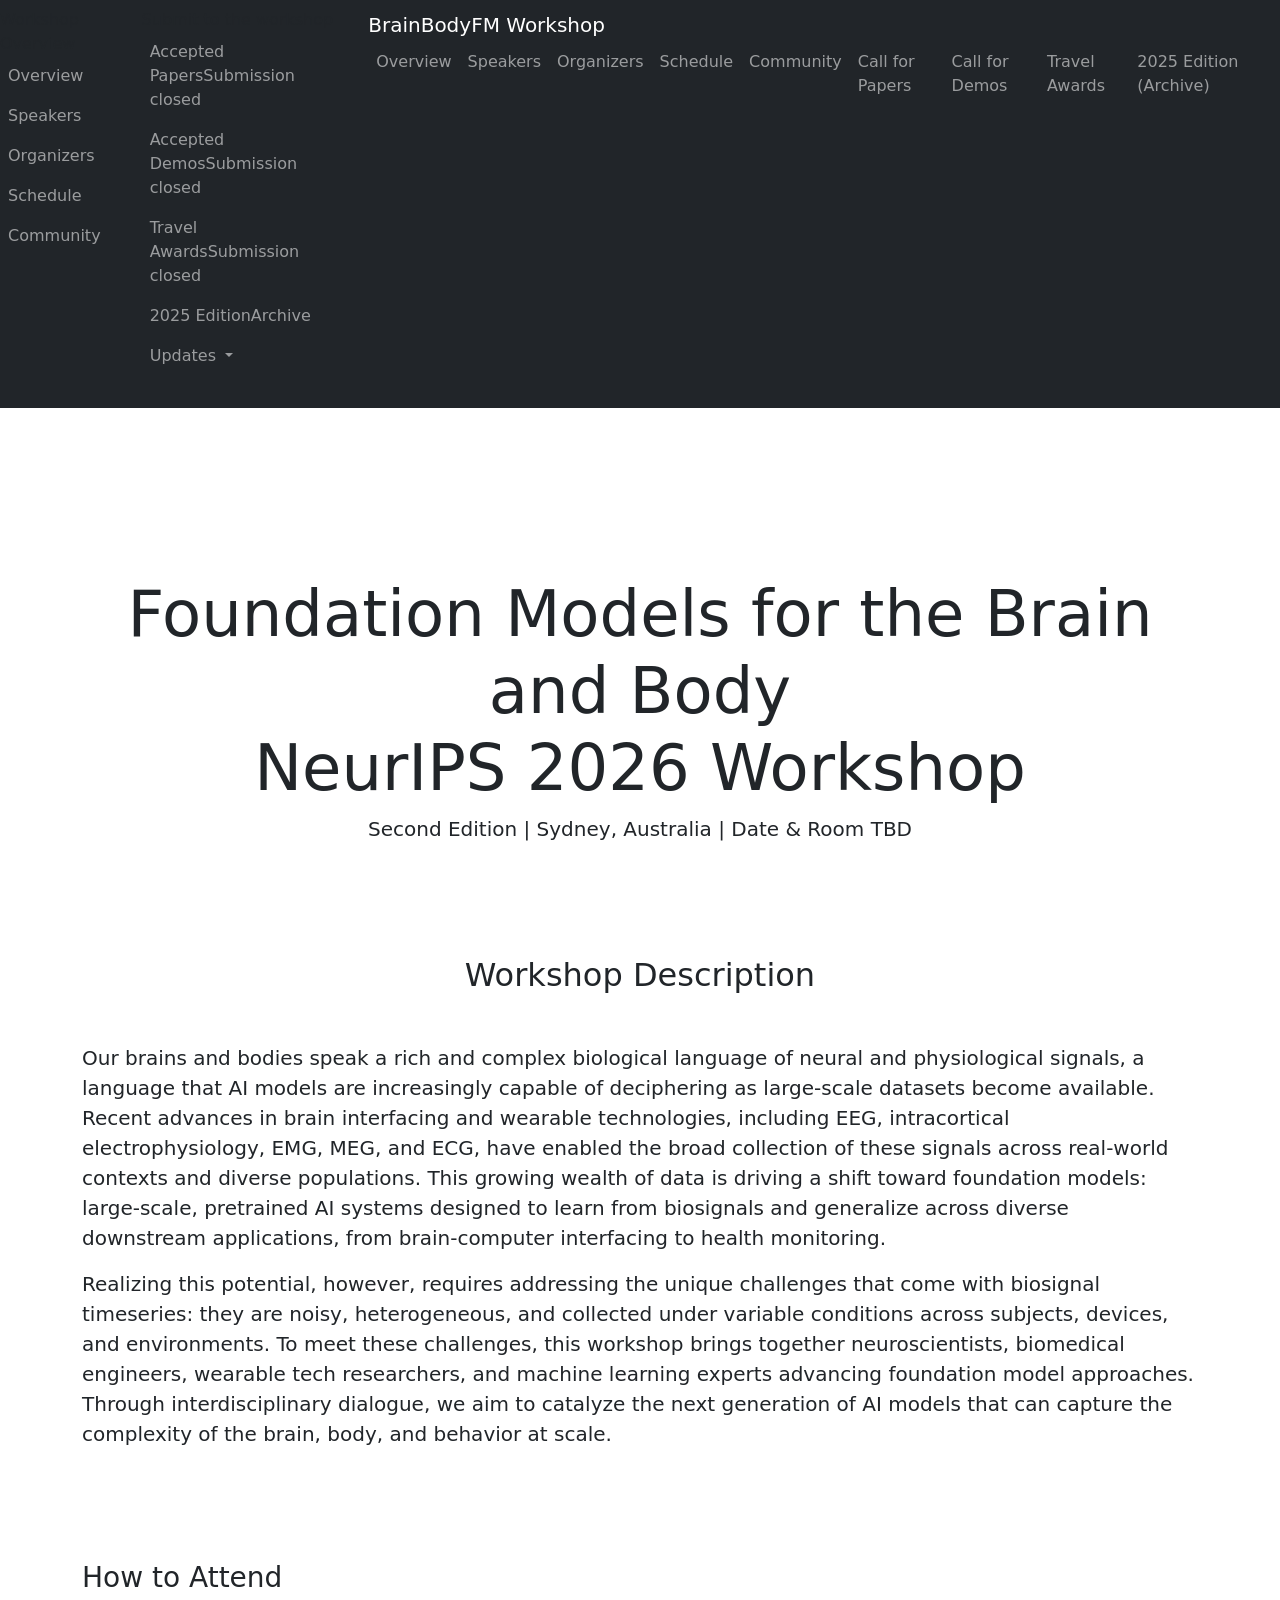
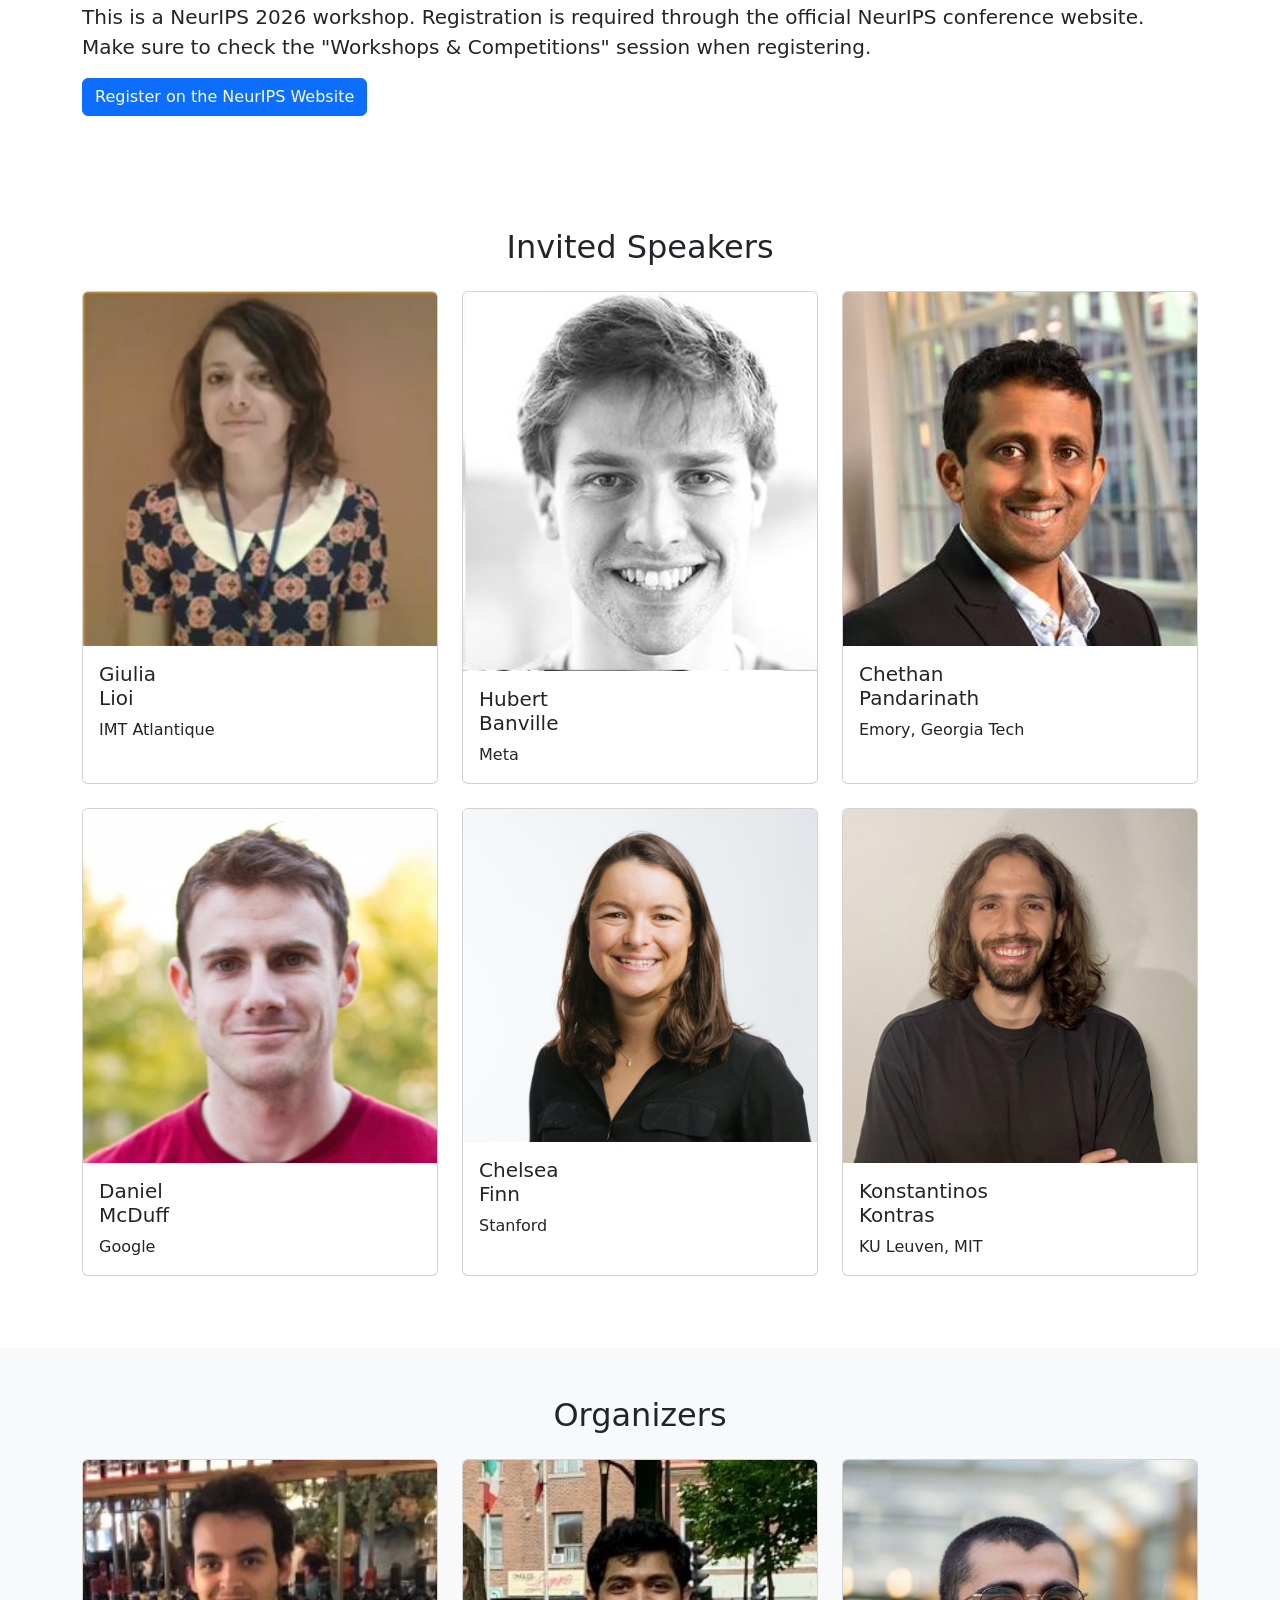
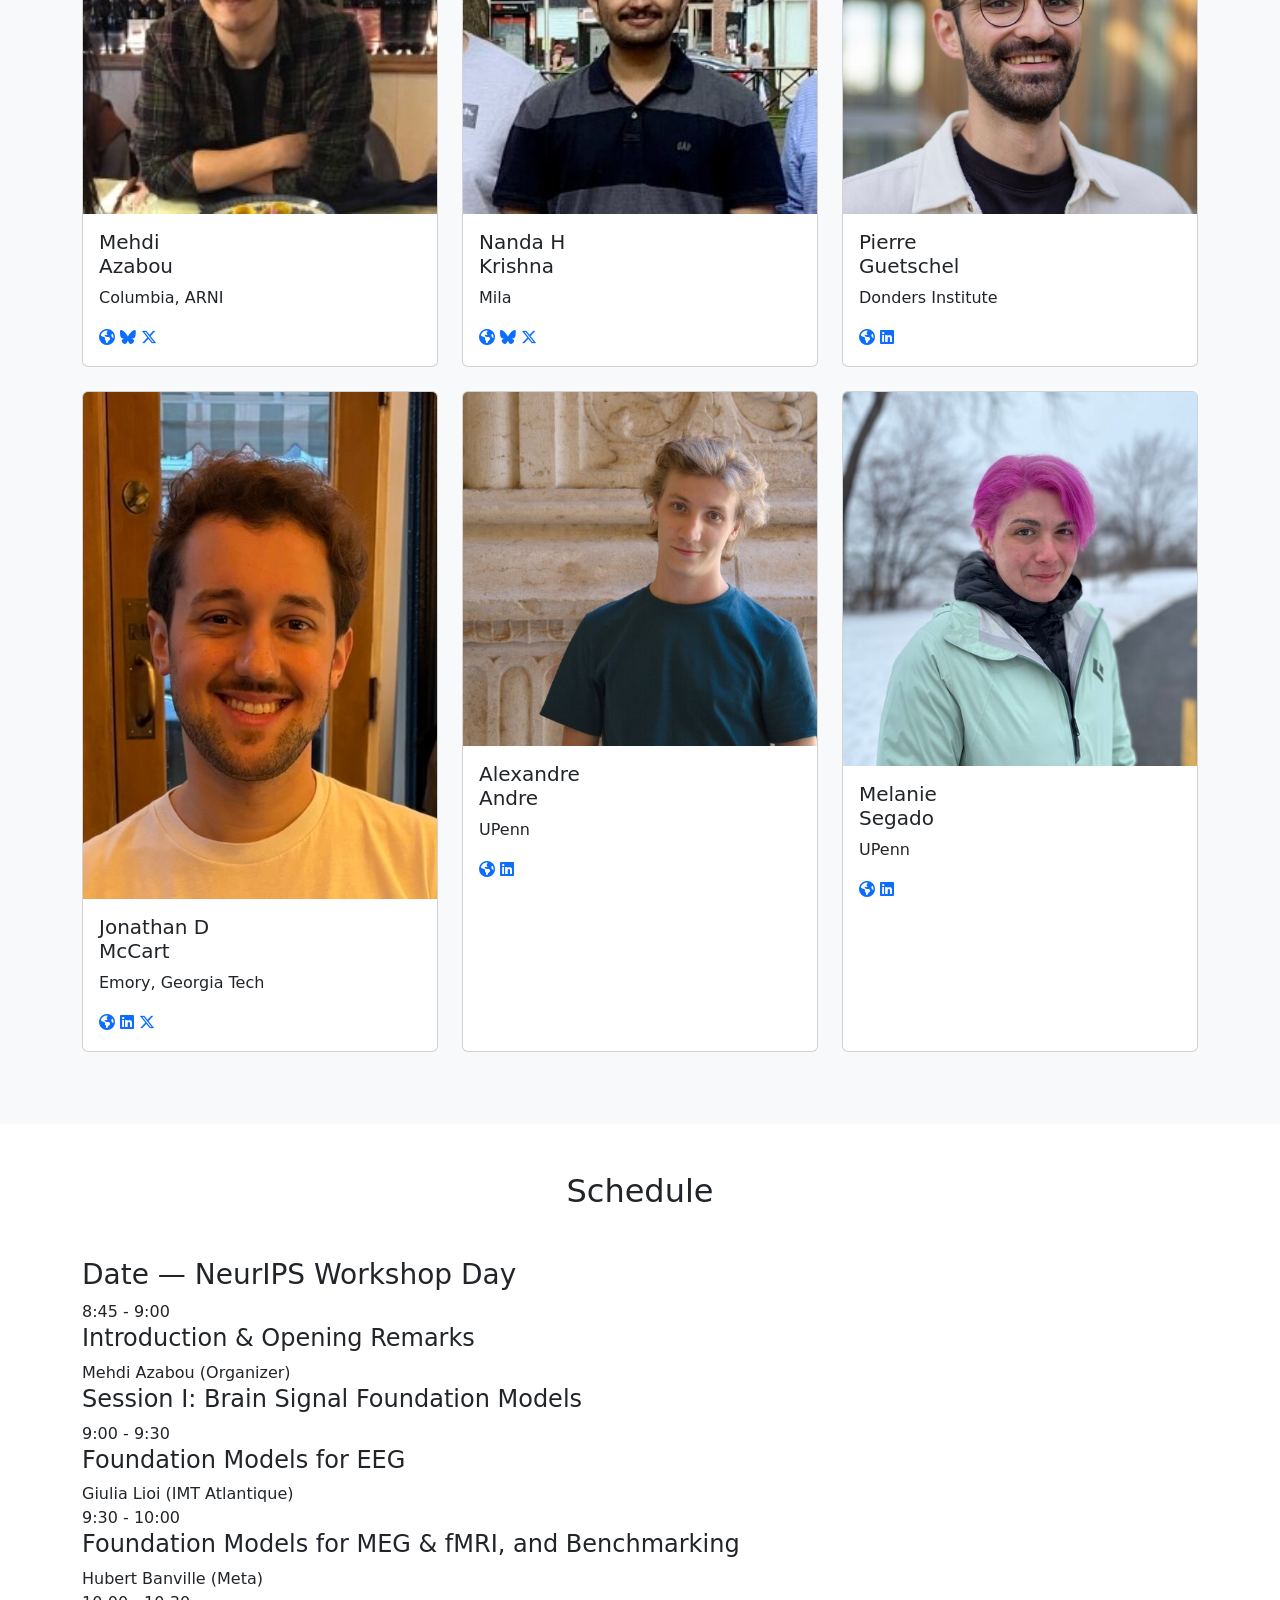
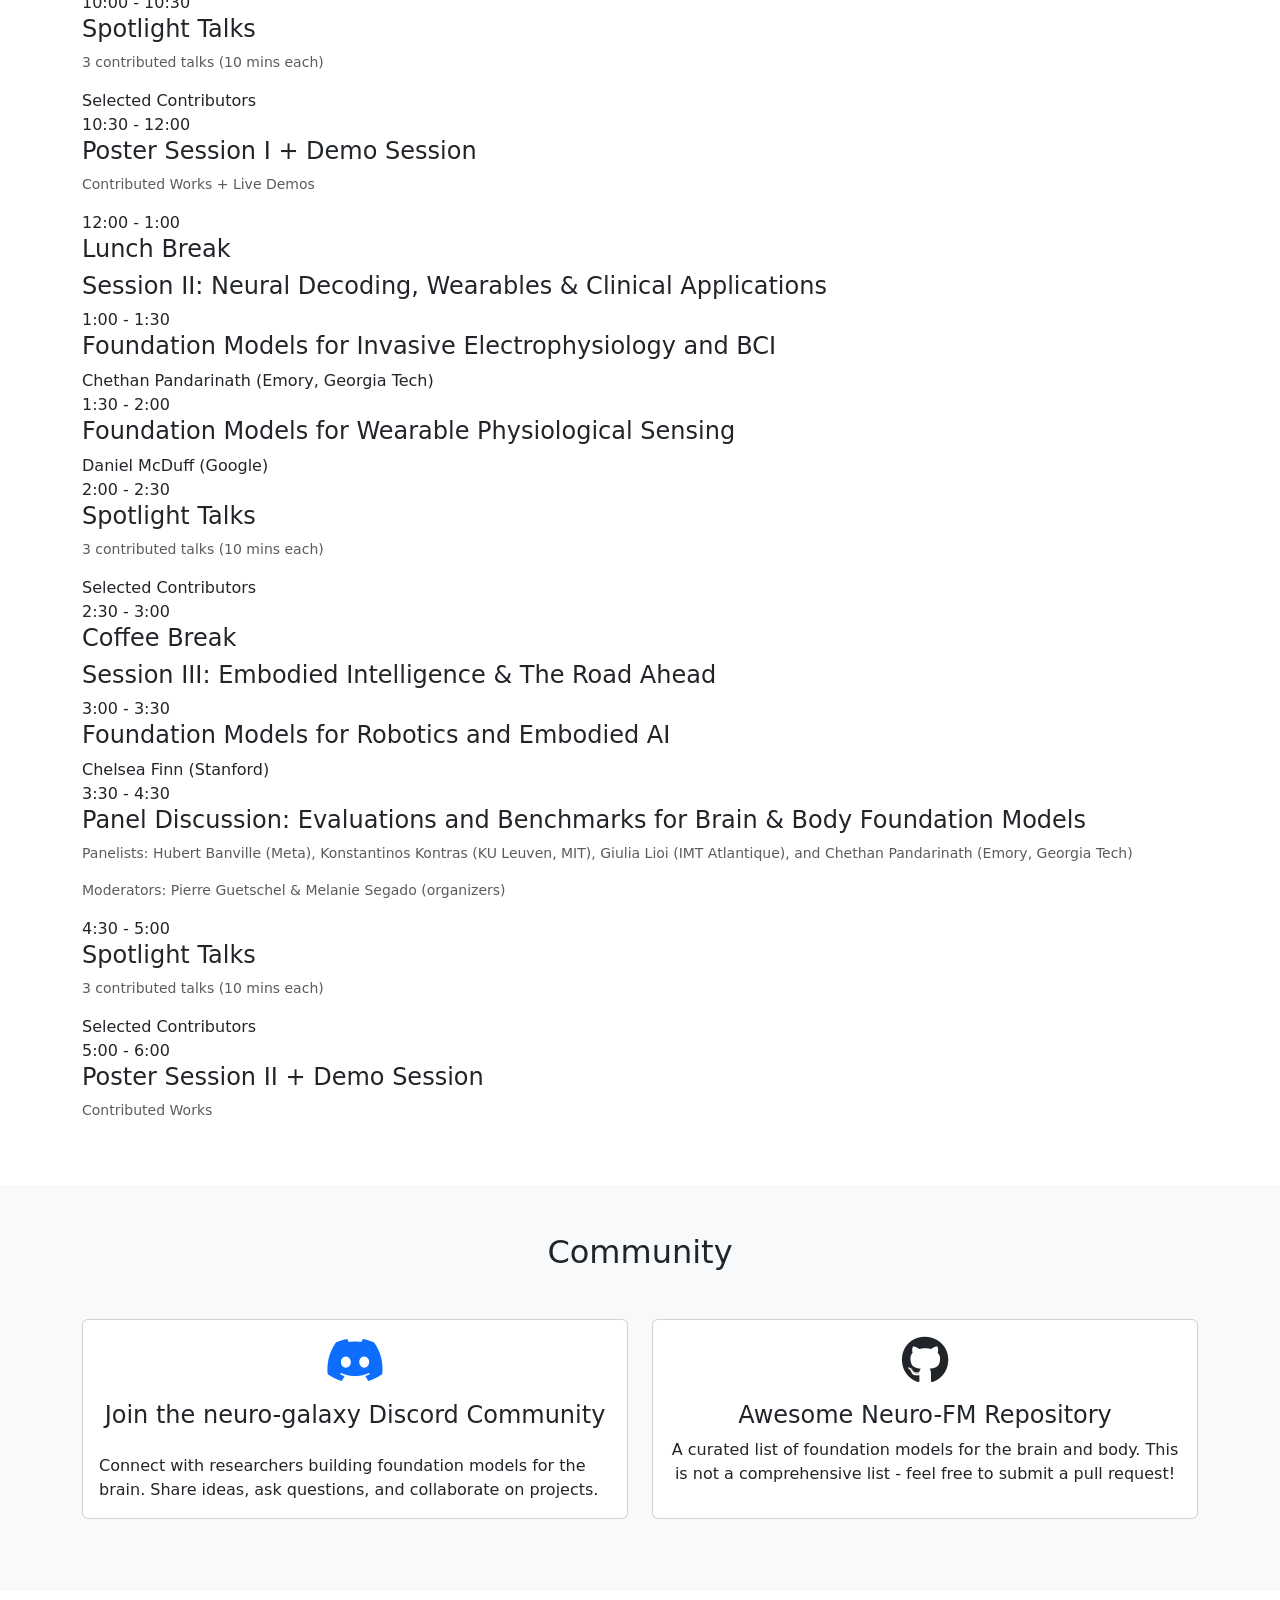
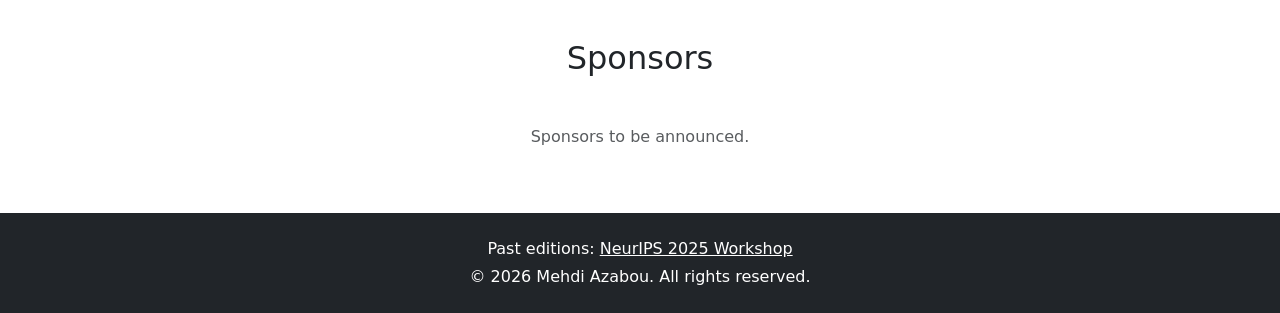
==== index.html @ 9e8bfe49 "update for 2026" ====
<!DOCTYPE html>
<html lang="en">

<head>
    <meta charset="UTF-8">
    <meta name="viewport" content="width=device-width, initial-scale=1.0">
    <title>NeurIPS 2026 Workshop - Foundation Models for the Brain and Body</title>
    <meta name="description"
        content="Join us to explore foundation models for the brain and body. Second edition at NeurIPS 2026.">

    <!-- Favicon -->
    <link rel="icon" type="image/png" href="assets/icon.png">

    <!-- Open Graph Tags -->
    <meta property="og:type" content="website">
    <meta property="og:url" content="https://brainbodyfm-workshop.github.io/">
    <meta property="og:title" content="NeurIPS 2026 Workshop - Foundation Models for the Brain and Body">
    <meta property="og:description"
        content="Join us to explore foundation models for the brain and body. Second edition at NeurIPS 2026.">
    <meta property="og:image" content="https://brainbodyfm-workshop.github.io/assets/preview-image.png">
    <meta property="og:image:secure_url" content="https://brainbodyfm-workshop.github.io/assets/preview-image.png">

    <!-- Twitter Meta Tags -->
    <meta name="twitter:card" content="summary_large_image">
    <meta property="twitter:domain" content="brainbodyfm-workshop.github.io">
    <meta property="twitter:url" content="https://brainbodyfm-workshop.github.io/">
    <meta name="twitter:title" content="NeurIPS 2026 Workshop - Foundation Models for the Brain and Body">
    <meta name="twitter:description"
        content="Join us to explore foundation models for the brain and body. Second edition at NeurIPS 2026.">
    <meta name="twitter:image" content="https://brainbodyfm-workshop.github.io/assets/preview-image.png">

    <link href="https://cdn.jsdelivr.net/npm/bootstrap@5.3.0-alpha1/dist/css/bootstrap.min.css" rel="stylesheet">
    <link rel="stylesheet" href="https://cdnjs.cloudflare.com/ajax/libs/font-awesome/6.7.2/css/all.min.css">
    <link href="https://fonts.googleapis.com/css2?family=Inter:wght@400;500;600;700&display=swap" rel="stylesheet">
    <link rel="stylesheet" href="styles.css">
</head>

<body>
    <!-- Navigation Menu -->
    <nav class="navbar navbar-expand-lg navbar-dark bg-dark sticky-top">
        <!-- Desktop Navigation -->
        <div class="navbar-nav mx-auto desktop-nav" id="desktop-nav">
            <div class="nav-group-block">
                <div class="nav-group-label">Workshop Overview</div>
                <div class="nav-overview-group">
                    <a class="nav-link" href="#home">Overview<span class="deadline-badge"
                            style="opacity:0;">TBD</span></a>
                    <a class="nav-link" href="#speakers">Speakers<span class="deadline-badge"
                            style="opacity:0;">TBD</span></a>
                    <a class="nav-link" href="#organizers">Organizers<span class="deadline-badge"
                            style="opacity:0;">TBD</span></a>
                    <a class="nav-link" href="#schedule">Schedule<span class="deadline-badge"
                            style="opacity:0;">TBD</span></a>
                    <a class="nav-link" href="#community">Community<span class="deadline-badge"
                            style="opacity:0;">TBD</span></a>
                </div>
            </div>
            <div class="nav-separator"></div>
            <div class="nav-group-block">
                <div class="nav-group-label">Submit to the workshop</div>
                <div class="nav-submission-group">
                    <a class="nav-link" href="call-for-papers">Accepted Papers<span
                            class="deadline-badge submission-closed">Submission closed</span></a>
                    <a class="nav-link" href="call-for-demos">Accepted Demos<span
                            class="deadline-badge submission-closed">Submission
                            closed</span></a>
                    <a class="nav-link" href="travel-awards">Travel Awards<span
                            class="deadline-badge submission-closed">Submission closed</span></a>
                    <a class="nav-link" href="2025/">2025 Edition<span
                            class="deadline-badge">Archive</span></a>
                    <div class="nav-item dropdown">
                        <a class="nav-link dropdown-toggle updates-btn" href="#" role="button" data-bs-toggle="dropdown"
                            aria-expanded="false">
                            <span class="live-dot-small"></span>
                            Updates
                        </a>
                        <span class="deadline-badge" style="opacity:0;">TBD</span>
                        <div class="dropdown-menu updates-dropdown">
                            <div class="updates-content">
                                <div class="update-item">
                                    <div class="update-date">
                                        <div class="date-badge-small">
                                            <span class="month">JUL</span>
                                            <span class="day">13</span>
                                        </div>
                                    </div>
                                    <div class="update-content">
                                        <div class="update-card">
                                            <div class="update-header">
                                                <h6 class="update-title">
                                                    <i class="fas fa-check-circle text-success me-2"></i>
                                                    Workshop Accepted at NeurIPS 2026!
                                                </h6>
                                                <span class="update-tag success">Accepted</span>
                                            </div>
                                            <p class="update-text">
                                                We are excited to announce that the second edition of our workshop
                                                "Foundation Models for the Brain and Body" has been officially accepted
                                                for NeurIPS 2026!
                                            </p>
                                            <div class="update-meta">
                                                <small class="text-muted">
                                                    <i class="fas fa-clock me-1"></i>
                                                    July 13, 2026
                                                </small>
                                            </div>
                                        </div>
                                    </div>
                                </div>
                            </div>
                        </div>
                    </div>
                </div>
            </div>

            <!-- Mobile Navigation -->
            <div class="container mobile-nav">
                <div class="d-flex justify-content-between align-items-center">
                    <span class="navbar-brand mb-0 h1">BrainBodyFM Workshop</span>
                    <button class="navbar-toggler" type="button" data-bs-toggle="collapse" data-bs-target="#mobile-nav"
                        aria-controls="mobile-nav" aria-expanded="false" aria-label="Toggle navigation">
                        <span class="navbar-toggler-icon"></span>
                    </button>
                </div>

                <div class="collapse navbar-collapse" id="mobile-nav">
                    <ul class="navbar-nav me-auto mb-2 mb-lg-0">
                        <li class="nav-item">
                            <a class="nav-link" href="#home">Overview</a>
                        </li>
                        <li class="nav-item">
                            <a class="nav-link" href="#speakers">Speakers</a>
                        </li>
                        <li class="nav-item">
                            <a class="nav-link" href="#organizers">Organizers</a>
                        </li>
                        <li class="nav-item">
                            <a class="nav-link" href="#schedule">Schedule</a>
                        </li>
                        <li class="nav-item">
                            <a class="nav-link" href="#community">Community</a>
                        </li>
                        <li class="nav-item">
                            <a class="nav-link" href="call-for-papers">Call for Papers</a>
                        </li>
                        <li class="nav-item">
                            <a class="nav-link" href="call-for-demos">Call for Demos</a>
                        </li>
                        <li class="nav-item">
                            <a class="nav-link" href="travel-awards">Travel Awards</a>
                        </li>
                        <li class="nav-item">
                            <a class="nav-link" href="2025/">2025 Edition (Archive)</a>
                        </li>
                    </ul>
                </div>
            </div>
        </div>
    </nav>

    <!-- Header Section -->
    <header id="home" class="py-5 header-extra-padding text-center">
        <!-- Animated Biosignal Background -->
        <div class="biosignal-background">
            <div class="biosignal-row">
                <img src="assets/modalities/eeg.png" class="biosignal-icon" alt="">
                <img src="assets/modalities/fmri.png" class="biosignal-icon" alt="">
                <img src="assets/modalities/emg.png" class="biosignal-icon" alt="">
                <img src="assets/modalities/meg.png" class="biosignal-icon" alt="">
                <img src="assets/modalities/ecg.png" class="biosignal-icon" alt="">
                <img src="assets/modalities/ieeg.png" class="biosignal-icon" alt="">
                <img src="assets/modalities/wearable.png" class="biosignal-icon" alt="">
                <img src="assets/modalities/calcium.png" class="biosignal-icon" alt="">
                <img src="assets/modalities/microarray.png" class="biosignal-icon" alt="">
                <img src="assets/modalities/eda.png" class="biosignal-icon" alt="">
                <img src="assets/modalities/eog.png" class="biosignal-icon" alt="">
                <img src="assets/modalities/ppg.png" class="biosignal-icon" alt="">
            </div>
            <div class="biosignal-row">
                <img src="assets/modalities/eeg.png" class="biosignal-icon" alt="">
                <img src="assets/modalities/fmri.png" class="biosignal-icon" alt="">
                <img src="assets/modalities/emg.png" class="biosignal-icon" alt="">
                <img src="assets/modalities/meg.png" class="biosignal-icon" alt="">
                <img src="assets/modalities/ecg.png" class="biosignal-icon" alt="">
                <img src="assets/modalities/ieeg.png" class="biosignal-icon" alt="">
                <img src="assets/modalities/wearable.png" class="biosignal-icon" alt="">
                <img src="assets/modalities/calcium.png" class="biosignal-icon" alt="">
                <img src="assets/modalities/microarray.png" class="biosignal-icon" alt="">
                <img src="assets/modalities/eda.png" class="biosignal-icon" alt="">
                <img src="assets/modalities/eog.png" class="biosignal-icon" alt="">
                <img src="assets/modalities/ppg.png" class="biosignal-icon" alt="">
            </div>
            <div class="biosignal-row">
                <img src="assets/modalities/eeg.png" class="biosignal-icon" alt="">
                <img src="assets/modalities/fmri.png" class="biosignal-icon" alt="">
                <img src="assets/modalities/emg.png" class="biosignal-icon" alt="">
                <img src="assets/modalities/meg.png" class="biosignal-icon" alt="">
                <img src="assets/modalities/ecg.png" class="biosignal-icon" alt="">
                <img src="assets/modalities/ieeg.png" class="biosignal-icon" alt="">
                <img src="assets/modalities/wearable.png" class="biosignal-icon" alt="">
                <img src="assets/modalities/calcium.png" class="biosignal-icon" alt="">
                <img src="assets/modalities/microarray.png" class="biosignal-icon" alt="">
                <img src="assets/modalities/eda.png" class="biosignal-icon" alt="">
                <img src="assets/modalities/eog.png" class="biosignal-icon" alt="">
                <img src="assets/modalities/ppg.png" class="biosignal-icon" alt="">
            </div>
            <div class="biosignal-row">
                <img src="assets/modalities/eeg.png" class="biosignal-icon" alt="">
                <img src="assets/modalities/fmri.png" class="biosignal-icon" alt="">
                <img src="assets/modalities/emg.png" class="biosignal-icon" alt="">
                <img src="assets/modalities/meg.png" class="biosignal-icon" alt="">
                <img src="assets/modalities/ecg.png" class="biosignal-icon" alt="">
                <img src="assets/modalities/ieeg.png" class="biosignal-icon" alt="">
                <img src="assets/modalities/wearable.png" class="biosignal-icon" alt="">
                <img src="assets/modalities/calcium.png" class="biosignal-icon" alt="">
                <img src="assets/modalities/microarray.png" class="biosignal-icon" alt="">
                <img src="assets/modalities/eda.png" class="biosignal-icon" alt="">
                <img src="assets/modalities/eog.png" class="biosignal-icon" alt="">
                <img src="assets/modalities/ppg.png" class="biosignal-icon" alt="">
            </div>
            <div class="biosignal-row">
                <img src="assets/modalities/eeg.png" class="biosignal-icon" alt="">
                <img src="assets/modalities/fmri.png" class="biosignal-icon" alt="">
                <img src="assets/modalities/emg.png" class="biosignal-icon" alt="">
                <img src="assets/modalities/meg.png" class="biosignal-icon" alt="">
                <img src="assets/modalities/ecg.png" class="biosignal-icon" alt="">
                <img src="assets/modalities/ieeg.png" class="biosignal-icon" alt="">
                <img src="assets/modalities/wearable.png" class="biosignal-icon" alt="">
                <img src="assets/modalities/calcium.png" class="biosignal-icon" alt="">
                <img src="assets/modalities/microarray.png" class="biosignal-icon" alt="">
                <img src="assets/modalities/eda.png" class="biosignal-icon" alt="">
                <img src="assets/modalities/eog.png" class="biosignal-icon" alt="">
                <img src="assets/modalities/ppg.png" class="biosignal-icon" alt="">
            </div>
        </div>

        <div class="container position-relative">
            <div class="workshop-title">
                <h1 class="display-3">
                    <div class="title-main">Foundation Models for the Brain and Body</div>
                    <div class="title-workshop">NeurIPS 2026 Workshop</div>
                </h1>
                <p class="lead">Second Edition | Sydney, Australia | Date &amp; Room TBD</p>
            </div>
        </div>
    </header>

    <!-- Abstract Section -->
    <section id="abstract" class="py-5">
        <div class="container">
            <h2 class="text-center mb-5">Workshop Description</h2>
            <div class="row justify-content-center">
                <div class="col-lg-12">
                    <p class="lead">
                        Our brains and bodies speak a rich and complex biological language of neural and physiological
                        signals, a language that AI models are increasingly capable of deciphering as large-scale
                        datasets become available. Recent advances in brain interfacing and wearable technologies,
                        including EEG, intracortical electrophysiology, EMG, MEG, and ECG, have enabled the broad
                        collection of these signals across real-world contexts and diverse populations. This growing
                        wealth of data is driving a shift toward foundation models: large-scale, pretrained AI systems
                        designed to learn from biosignals and generalize across diverse downstream applications, from
                        brain-computer interfacing to health monitoring.
                    </p>
                    <p class="lead">
                        Realizing this potential, however, requires addressing the unique challenges that come with
                        biosignal timeseries: they are noisy, heterogeneous, and collected under variable conditions
                        across subjects, devices, and environments. To meet these challenges, this workshop brings
                        together neuroscientists, biomedical engineers, wearable tech researchers, and machine learning
                        experts advancing foundation model approaches. Through interdisciplinary dialogue, we aim to
                        catalyze the next generation of AI models that can capture the complexity of the brain, body,
                        and behavior at scale.

                    </p>
                </div>
            </div>
        </div>
    </section>

    <!-- How to Attend Section -->
    <section id="how-to-attend" class="py-5">
        <div class="container">
            <div class="row justify-content-center">
                <div class="col-lg-12">
                    <h3 class="text-start">How to Attend</h3>
                    <p class="lead">
                        This is a NeurIPS 2026 workshop. Registration is required through the official NeurIPS
                        conference website.
                        Make sure to check the "Workshops & Competitions" session when
                        registering.
                    </p>
                    <p class="lead">
                        <a href="https://neurips.cc/Register/view-registration" target="_blank" class="btn btn-primary">
                            Register on the NeurIPS Website
                        </a>
                    </p>
                </div>
            </div>
        </div>
    </section>

    <!-- Speakers Section -->
    <section id="speakers" class="py-5">
        <div class="container">
            <h2 class="text-center mb-4">Invited Speakers</h2>
            <div class="row justify-content-center" id="speakers-row">
                <div class="col-lg-1-6 col-md-4 col-sm-6 mb-4">
                    <div class="card h-100 speaker-card">
                        <img src="assets/speakers/lioi.jpeg" class="card-img-top" alt="Giulia Lioi">
                        <div class="card-body">
                            <h5 class="card-title">Giulia<br>Lioi</h5>
                            <p class="card-text">IMT Atlantique</p>
                        </div>
                    </div>
                </div>
                <div class="col-lg-1-6 col-md-4 col-sm-6 mb-4">
                    <div class="card h-100 speaker-card">
                        <img src="assets/speakers/banville.jpg" class="card-img-top" alt="Hubert Banville">
                        <div class="card-body">
                            <h5 class="card-title">Hubert<br>Banville</h5>
                            <p class="card-text">Meta</p>
                        </div>
                    </div>
                </div>
                <div class="col-lg-1-6 col-md-4 col-sm-6 mb-4">
                    <div class="card h-100 speaker-card">
                        <img src="assets/speakers/pandarinath.jpg" class="card-img-top" alt="Chethan Pandarinath">
                        <div class="card-body">
                            <h5 class="card-title">Chethan<br>Pandarinath</h5>
                            <p class="card-text">Emory, Georgia Tech</p>
                        </div>
                    </div>
                </div>
                <div class="col-lg-1-6 col-md-4 col-sm-6 mb-4">
                    <div class="card h-100 speaker-card">
                        <img src="assets/speakers/mcduff.jpeg" class="card-img-top" alt="Daniel McDuff">
                        <div class="card-body">
                            <h5 class="card-title">Daniel<br>McDuff</h5>
                            <p class="card-text">Google</p>
                        </div>
                    </div>
                </div>
                <div class="col-lg-1-6 col-md-4 col-sm-6 mb-4">
                    <div class="card h-100 speaker-card">
                        <img src="assets/speakers/finn.jpg" class="card-img-top" alt="Chelsea Finn">
                        <div class="card-body">
                            <h5 class="card-title">Chelsea<br>Finn</h5>
                            <p class="card-text">Stanford</p>
                        </div>
                    </div>
                </div>
                <div class="col-lg-1-6 col-md-4 col-sm-6 mb-4">
                    <div class="card h-100 speaker-card">
                        <img src="assets/speakers/kontras.jpeg" class="card-img-top" alt="Konstantinos Kontras">
                        <div class="card-body">
                            <h5 class="card-title">Konstantinos<br>Kontras</h5>
                            <p class="card-text">KU Leuven, MIT</p>
                        </div>
                    </div>
                </div>
            </div>
        </div>
    </section>

    <!-- Organizers Section -->
    <section id="organizers" class="py-5 bg-light">
        <div class="container">
            <h2 class="text-center mb-4">Organizers</h2>
            <div class="row justify-content-center" id="organizers-row">
                <div class="col-lg-1-6 col-md-4 col-sm-6 mb-4">
                    <div class="card h-100 organizer-card">
                        <img src="assets/organizers/mehdi.jpg" class="card-img-top" alt="Mehdi Azabou">
                        <div class="card-body">
                            <h5 class="card-title">Mehdi<br>Azabou</h5>
                            <p class="card-text">Columbia, ARNI</p>
                            <div class="social-icons">
                                <a href="https://mehai.dev" target="_blank" title="Website"><i
                                        class="fas fa-earth-americas globe-icon"></i></a>
                                <a href="https://bsky.app/profile/mehdiazabou.bsky.social" target="_blank"
                                    title="Bluesky"><i class="fa-brands fa-bluesky bsky-icon"></i></a>
                                <a href="https://twitter.com/mehdiazabou" target="_blank" title="Twitter"><i
                                        class="fab fa-x-twitter x-icon"></i></a>
                            </div>
                        </div>
                    </div>
                </div>
                <div class="col-lg-1-6 col-md-4 col-sm-6 mb-4">
                    <div class="card h-100 organizer-card">
                        <img src="assets/organizers/nanda.jpg" class="card-img-top" alt="Nanda H Krishna">
                        <div class="card-body">
                            <h5 class="card-title">Nanda H<br>Krishna</h5>
                            <p class="card-text">Mila</p>
                            <div class="social-icons">
                                <a href="https://nandahkrishna.com/" target="_blank" title="Website"><i
                                        class="fas fa-earth-americas globe-icon"></i></a>
                                <a href="https://bsky.app/profile/nandahkrishna.bsky.social" target="_blank"
                                    title="Bluesky"><i class="fa-brands fa-bluesky bsky-icon"></i></a>
                                <a href="https://twitter.com/nandahkrishna" target="_blank" title="Twitter"><i
                                        class="fab fa-x-twitter x-icon"></i></a>
                            </div>
                        </div>
                    </div>
                </div>
                <div class="col-lg-1-6 col-md-4 col-sm-6 mb-4">
                    <div class="card h-100 organizer-card">
                        <img src="assets/organizers/guetschel.jpeg" class="card-img-top" alt="Pierre Guetschel">
                        <div class="card-body">
                            <h5 class="card-title">Pierre<br>Guetschel</h5>
                            <p class="card-text">Donders Institute</p>
                            <div class="social-icons">
                                <a href="https://neurotechlab.socsci.ru.nl/author/pierre-guetschel/" target="_blank"
                                    title="Website"><i class="fas fa-earth-americas globe-icon"></i></a>
                                <a href="https://www.linkedin.com/in/pierreguetschel/" target="_blank"
                                    title="LinkedIn"><i class="fa-brands fa-linkedin"></i></a>
                            </div>
                        </div>
                    </div>
                </div>
                <div class="col-lg-1-6 col-md-4 col-sm-6 mb-4">
                    <div class="card h-100 organizer-card">
                        <img src="assets/organizers/mccart.jpg" class="card-img-top" alt="Jonathan D McCart">
                        <div class="card-body">
                            <h5 class="card-title">Jonathan D<br>McCart</h5>
                            <p class="card-text">Emory, Georgia Tech</p>
                            <div class="social-icons">
                                <a href="https://snel.ai/author/jonathan-mccart/" target="_blank"
                                    title="Website"><i class="fas fa-earth-americas globe-icon"></i></a>
                                <a href="https://www.linkedin.com/in/jonathan-mccart/" target="_blank"
                                    title="LinkedIn"><i class="fa-brands fa-linkedin"></i></a>
                                <a href="https://x.com/JonathanDMcCart" target="_blank" title="Twitter"><i
                                        class="fab fa-x-twitter x-icon"></i></a>
                            </div>
                        </div>
                    </div>
                </div>
                <div class="col-lg-1-6 col-md-4 col-sm-6 mb-4">
                    <div class="card h-100 organizer-card">
                        <img src="assets/organizers/andre.jpg" class="card-img-top" alt="Alexandre Andre">
                        <div class="card-body">
                            <h5 class="card-title">Alexandre<br>Andre</h5>
                            <p class="card-text">UPenn</p>
                            <div class="social-icons">
                                <a href="https://alexandreandr.github.io/profile/" target="_blank"
                                    title="Website"><i class="fas fa-earth-americas globe-icon"></i></a>
                                <a href="https://www.linkedin.com/in/alexandre-andre-/" target="_blank"
                                    title="LinkedIn"><i class="fa-brands fa-linkedin"></i></a>
                            </div>
                        </div>
                    </div>
                </div>
                <div class="col-lg-1-6 col-md-4 col-sm-6 mb-4">
                    <div class="card h-100 organizer-card">
                        <img src="assets/organizers/segado.jpg" class="card-img-top" alt="Melanie Segado">
                        <div class="card-body">
                            <h5 class="card-title">Melanie<br>Segado</h5>
                            <p class="card-text">UPenn</p>
                            <div class="social-icons">
                                <a href="https://sites.google.com/view/melaniesegado" target="_blank"
                                    title="Website"><i class="fas fa-earth-americas globe-icon"></i></a>
                                <a href="https://www.linkedin.com/in/melaniesegado/" target="_blank"
                                    title="LinkedIn"><i class="fa-brands fa-linkedin"></i></a>
                            </div>
                        </div>
                    </div>
                </div>
            </div>
        </div>
    </section>


    <!-- Schedule Section -->
    <section id="schedule" class="py-5">
        <div class="container">
            <h2 class="text-center mb-5">Schedule</h2>

            <div class="day-container">
                <h3 class="day-header">Date &mdash; NeurIPS  Workshop Day</h3>
                <div class="timeline">
                    <div class="timeline-item">
                        <div class="time-block">8:45 - 9:00</div>
                        <div class="content-block">
                            <h4>Introduction & Opening Remarks</h4>
                        </div>
                        <div class="speaker-block">Mehdi Azabou (Organizer)</div>
                    </div>

                    <!-- Session I -->
                    <div class="timeline-item break">
                        <div class="time-block"></div>
                        <div class="content-block">
                            <h4>Session I: Brain Signal Foundation Models</h4>
                        </div>
                        <div class="speaker-block"></div>
                    </div>

                    <div class="timeline-item">
                        <div class="time-block">9:00 - 9:30</div>
                        <div class="content-block">
                            <h4>Foundation Models for EEG</h4>
                        </div>
                        <div class="speaker-block">Giulia Lioi (IMT Atlantique)</div>
                    </div>

                    <div class="timeline-item">
                        <div class="time-block">9:30 - 10:00</div>
                        <div class="content-block">
                            <h4>Foundation Models for MEG & fMRI, and Benchmarking</h4>
                        </div>
                        <div class="speaker-block">Hubert Banville (Meta)</div>
                    </div>

                    <div class="timeline-item">
                        <div class="time-block">10:00 - 10:30</div>
                        <div class="content-block">
                            <h4>Spotlight Talks</h4>
                            <p class="small text-muted">3 contributed talks (10 mins each)</p>
                        </div>
                        <div class="speaker-block">Selected Contributors</div>
                    </div>

                    <div class="timeline-item">
                        <div class="time-block">10:30 - 12:00</div>
                        <div class="content-block">
                            <h4>Poster Session I + Demo Session</h4>
                            <p class="small text-muted">Contributed Works + Live Demos</p>
                        </div>
                        <div class="speaker-block"></div>
                    </div>

                    <div class="timeline-item">
                        <div class="time-block">12:00 - 1:00</div>
                        <div class="content-block">
                            <h4>Lunch Break</h4>
                        </div>
                        <div class="speaker-block"></div>
                    </div>

                    <!-- Session II -->
                    <div class="timeline-item break">
                        <div class="time-block"></div>
                        <div class="content-block">
                            <h4>Session II: Neural Decoding, Wearables & Clinical Applications</h4>
                        </div>
                        <div class="speaker-block"></div>
                    </div>

                    <div class="timeline-item">
                        <div class="time-block">1:00 - 1:30</div>
                        <div class="content-block">
                            <h4>Foundation Models for Invasive Electrophysiology and BCI</h4>
                        </div>
                        <div class="speaker-block">Chethan Pandarinath (Emory, Georgia Tech)</div>
                    </div>

                    <div class="timeline-item">
                        <div class="time-block">1:30 - 2:00</div>
                        <div class="content-block">
                            <h4>Foundation Models for Wearable Physiological Sensing</h4>
                        </div>
                        <div class="speaker-block">Daniel McDuff (Google)</div>
                    </div>

                    <div class="timeline-item">
                        <div class="time-block">2:00 - 2:30</div>
                        <div class="content-block">
                            <h4>Spotlight Talks</h4>
                            <p class="small text-muted">3 contributed talks (10 mins each)</p>
                        </div>
                        <div class="speaker-block">Selected Contributors</div>
                    </div>

                    <div class="timeline-item">
                        <div class="time-block">2:30 - 3:00</div>
                        <div class="content-block">
                            <h4>Coffee Break</h4>
                        </div>
                        <div class="speaker-block"></div>
                    </div>

                    <!-- Session III -->
                    <div class="timeline-item break">
                        <div class="time-block"></div>
                        <div class="content-block">
                            <h4>Session III: Embodied Intelligence & The Road Ahead</h4>
                        </div>
                        <div class="speaker-block"></div>
                    </div>

                    <div class="timeline-item">
                        <div class="time-block">3:00 - 3:30</div>
                        <div class="content-block">
                            <h4>Foundation Models for Robotics and Embodied AI</h4>
                        </div>
                        <div class="speaker-block">Chelsea Finn (Stanford)</div>
                    </div>

                    <div class="timeline-item">
                        <div class="time-block">3:30 - 4:30</div>
                        <div class="content-block">
                            <h4>Panel Discussion: Evaluations and Benchmarks for Brain & Body Foundation Models</h4>
                            <p class="small text-muted">Panelists: Hubert Banville (Meta), Konstantinos Kontras (KU Leuven, MIT), Giulia Lioi (IMT Atlantique), and Chethan Pandarinath (Emory, Georgia Tech)</p>
                            <p class="small text-muted">Moderators: Pierre Guetschel & Melanie Segado (organizers)</p>
                        </div>
                        <div class="speaker-block"></div>
                    </div>

                    <div class="timeline-item">
                        <div class="time-block">4:30 - 5:00</div>
                        <div class="content-block">
                            <h4>Spotlight Talks</h4>
                            <p class="small text-muted">3 contributed talks (10 mins each)</p>
                        </div>
                        <div class="speaker-block">Selected Contributors</div>
                    </div>

                    <div class="timeline-item">
                        <div class="time-block">5:00 - 6:00</div>
                        <div class="content-block">
                            <h4>Poster Session II + Demo Session</h4>
                            <p class="small text-muted">Contributed Works</p>
                        </div>
                        <div class="speaker-block"></div>
                    </div>
                </div>
            </div>
        </div>
    </section>

    <!-- Community and Resources Section -->
    <section id="community" class="py-5 bg-light">
        <div class="container">
            <h2 class="text-center mb-5">Community</h2>
            <div class="row justify-content-center">
                <div class="col-lg-12">

                    <div class="row">
                        <div class="col-lg-6 mb-4">
                            <a href="https://discord.gg/kQNKA6B8ZC" target="_blank" class="text-decoration-none">
                                <div class="card h-100 community-card">
                                    <div class="card-body">
                                        <div class="text-center mb-4">
                                            <div class="community-icon mb-3">
                                                <i class="fab fa-discord fa-3x text-primary"></i>
                                            </div>
                                            <h4 class="card-title">Join the neuro-galaxy Discord Community</h4>
                                        </div>
                                        <p class="card-text" style="font-size: 1rem;">
                                            Connect with researchers building foundation models for the brain. Share
                                            ideas,
                                            ask questions, and collaborate on projects.
                                        </p>
                                    </div>
                                </div>
                            </a>
                        </div>
                        <div class="col-lg-6 mb-4">
                            <a href="https://github.com/mazabou/awesome-neurofm" target="_blank"
                                class="text-decoration-none">
                                <div class="card h-100 community-card">
                                    <div class="card-body text-center">
                                        <div class="community-icon mb-3">
                                            <i class="fab fa-github fa-3x text-dark"></i>
                                        </div>
                                        <h4 class="card-title">Awesome Neuro-FM Repository</h4>
                                        <p class="card-text" style="font-size: 1rem;">
                                            A curated list of foundation models for the brain and body. This is not a
                                            comprehensive list - feel free to submit a pull request!
                                        </p>
                                    </div>
                                </div>
                            </a>
                        </div>
                    </div>
                </div>
            </div>
        </div>
    </section>



    <!-- Sponsors Section -->
    <section id="sponsors" class="py-5">
        <div class="container">
            <h2 class="text-center mb-5">Sponsors</h2>
            <p class="text-center text-muted">Sponsors to be announced.</p>
        </div>
    </section>


    <!-- Footer -->
    <footer class="py-4 bg-dark text-white text-center">
        <div class="container">
            <p class="mb-1">Past editions: <a href="2025/" class="text-white text-decoration-underline">NeurIPS 2025 Workshop</a></p>
            <p class="mb-0">&copy; 2026 Mehdi Azabou. All rights reserved.</p>
        </div>
    </footer>

    <script src="https://cdn.jsdelivr.net/npm/bootstrap@5.3.0-alpha1/dist/js/bootstrap.bundle.min.js"></script>
    <script src="script.js"></script>
    <script src="biosignal-animation.js"></script>
</body>

</html>
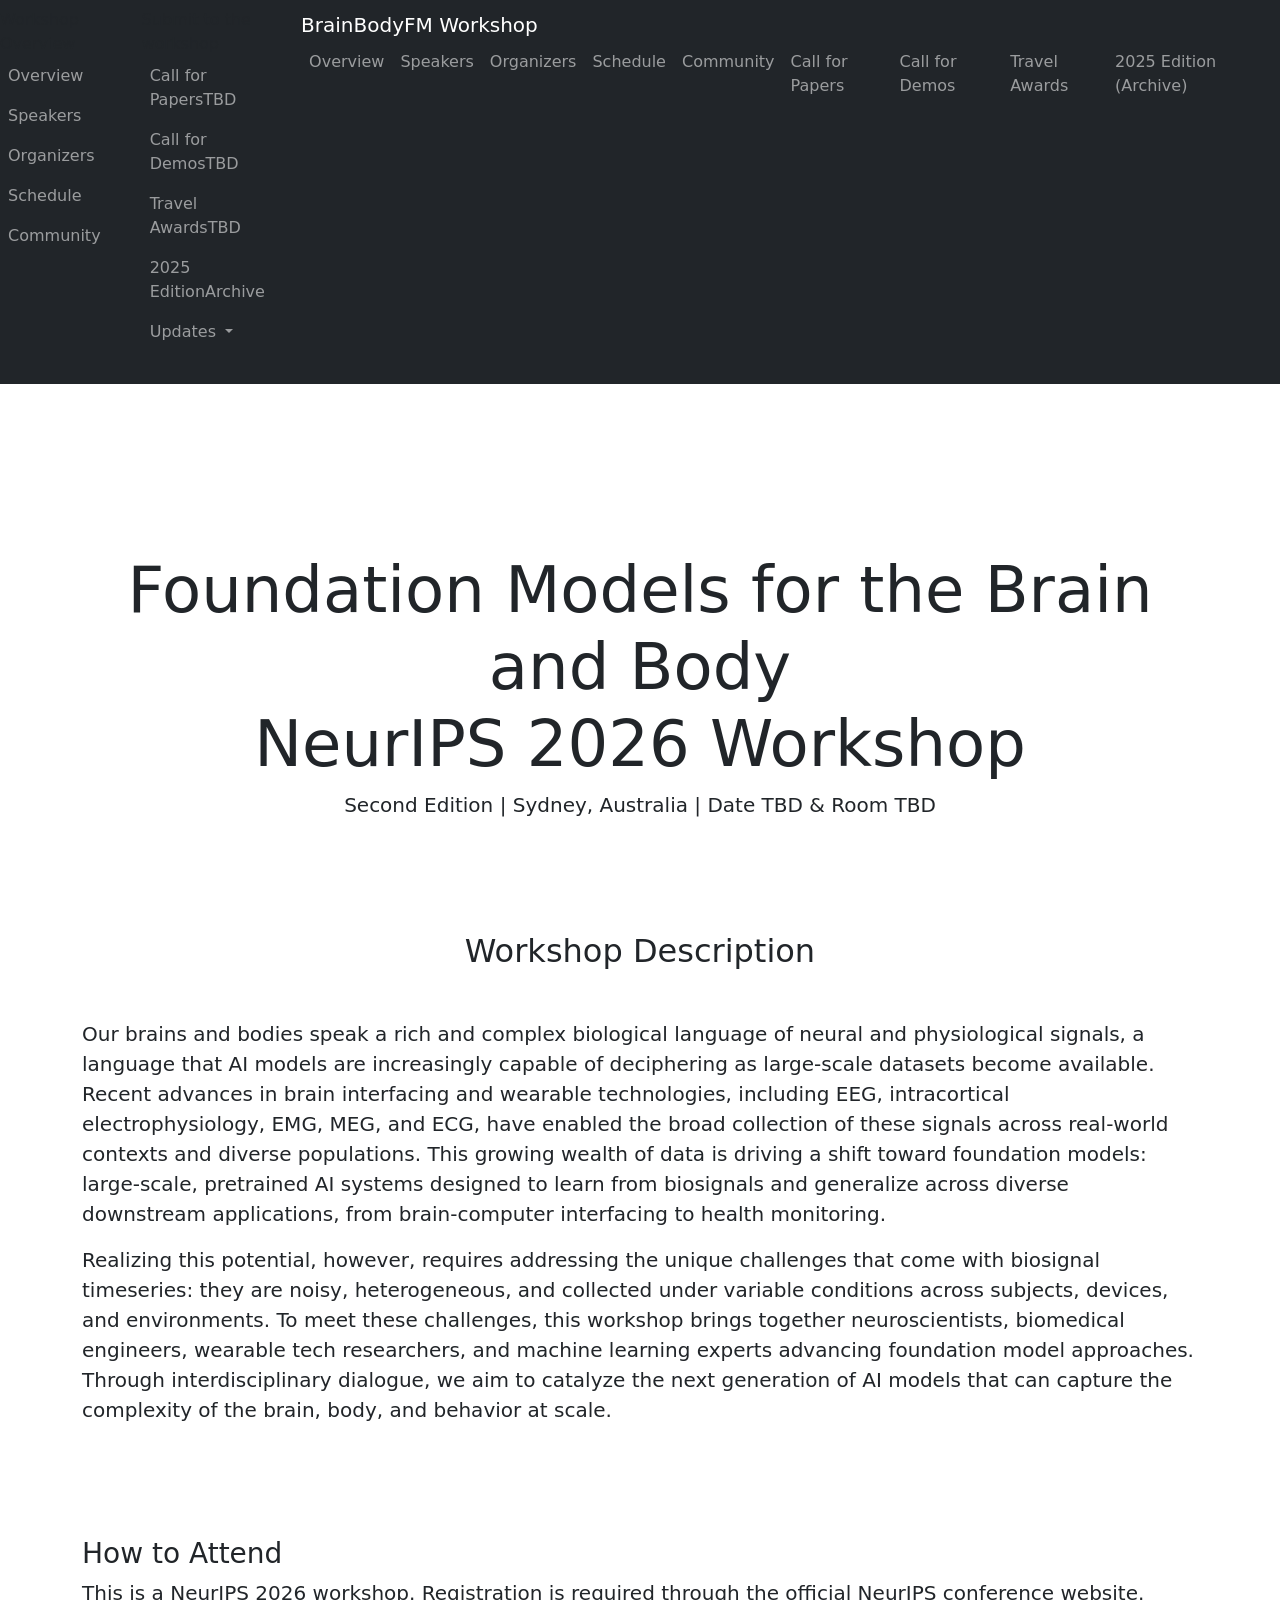
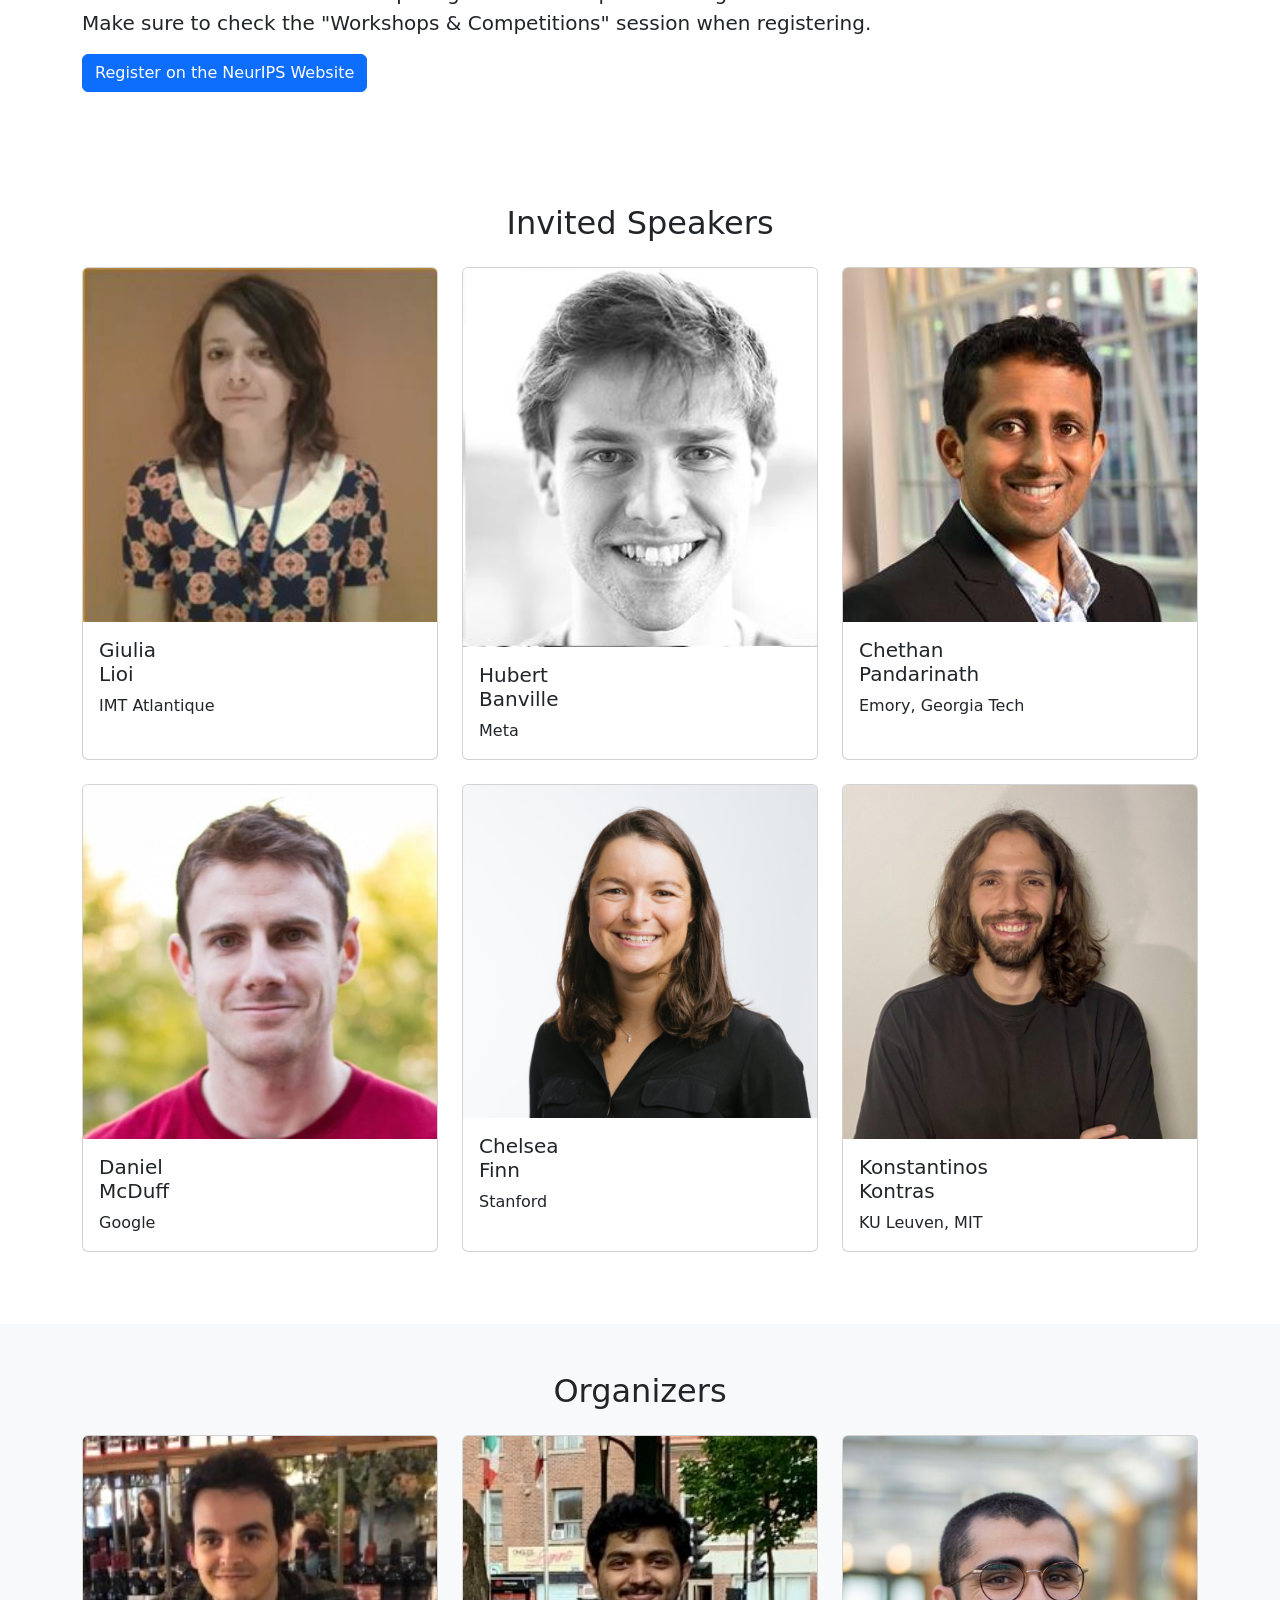
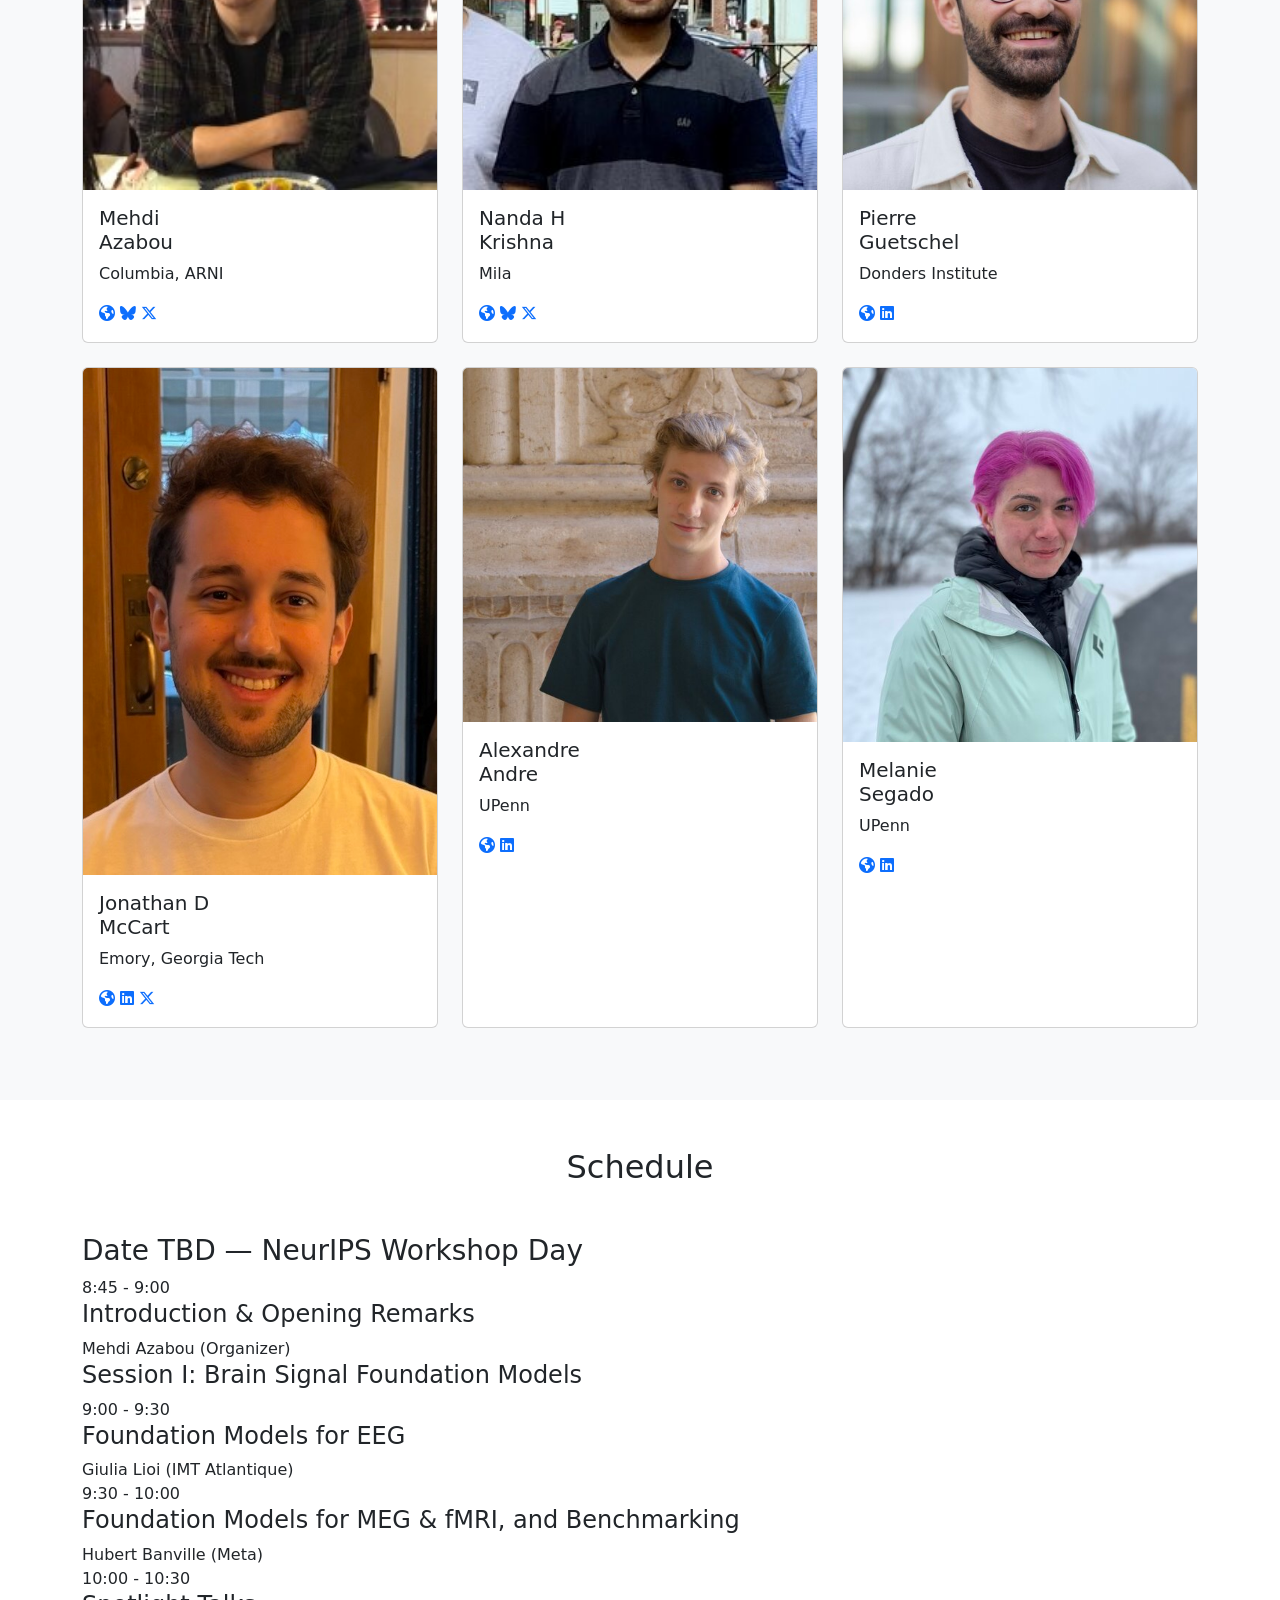
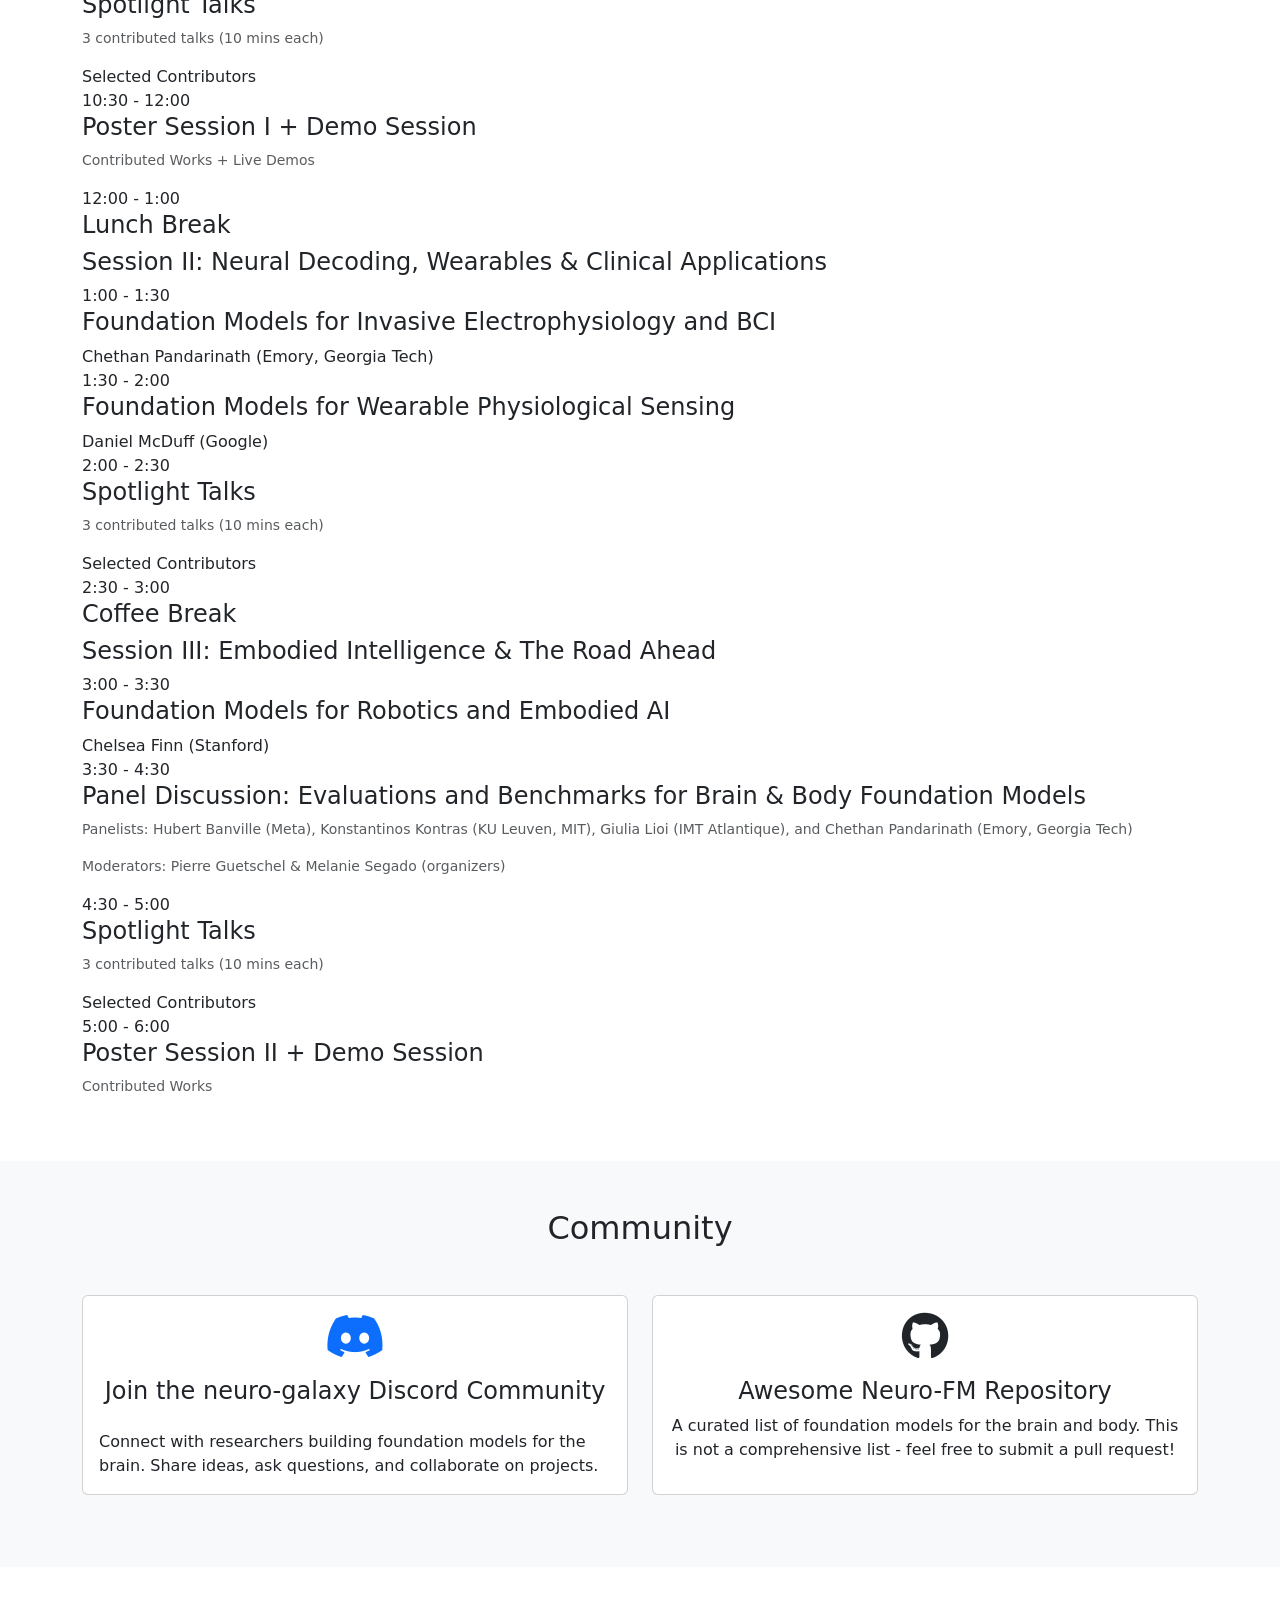
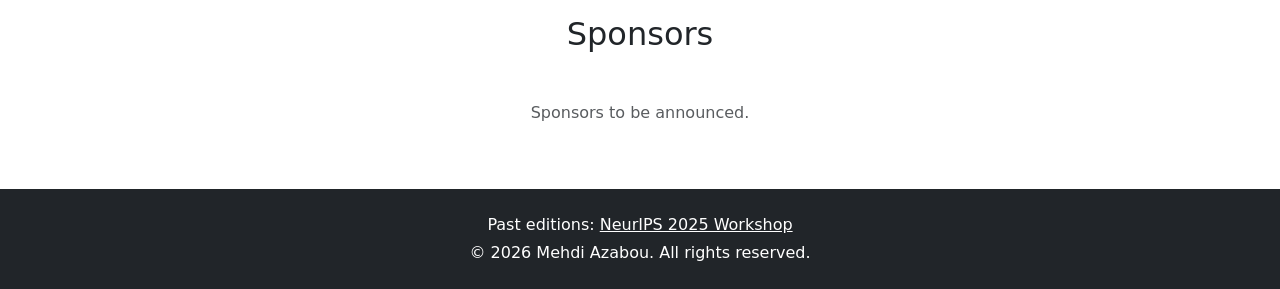
==== commit 3404a37b: "updates" ====
--- a/index.html
+++ b/index.html
@@ -59,13 +59,12 @@
             <div class="nav-group-block">
                 <div class="nav-group-label">Submit to the workshop</div>
                 <div class="nav-submission-group">
-                    <a class="nav-link" href="call-for-papers">Accepted Papers<span
-                            class="deadline-badge submission-closed">Submission closed</span></a>
-                    <a class="nav-link" href="call-for-demos">Accepted Demos<span
-                            class="deadline-badge submission-closed">Submission
-                            closed</span></a>
-                    <a class="nav-link" href="travel-awards">Travel Awards<span
-                            class="deadline-badge submission-closed">Submission closed</span></a>
+                    <a class="nav-link" href="call-for-papers.html">Call for Papers<span
+                            class="deadline-badge">TBD</span></a>
+                    <a class="nav-link" href="call-for-demos.html">Call for Demos<span
+                            class="deadline-badge">TBD</span></a>
+                    <a class="nav-link" href="travel-awards.html">Travel Awards<span
+                            class="deadline-badge">TBD</span></a>
                     <a class="nav-link" href="2025/">2025 Edition<span
                             class="deadline-badge">Archive</span></a>
                     <div class="nav-item dropdown">
@@ -141,13 +140,13 @@
                             <a class="nav-link" href="#community">Community</a>
                         </li>
                         <li class="nav-item">
-                            <a class="nav-link" href="call-for-papers">Call for Papers</a>
-                        </li>
-                        <li class="nav-item">
-                            <a class="nav-link" href="call-for-demos">Call for Demos</a>
-                        </li>
-                        <li class="nav-item">
-                            <a class="nav-link" href="travel-awards">Travel Awards</a>
+                            <a class="nav-link" href="call-for-papers.html">Call for Papers</a>
+                        </li>
+                        <li class="nav-item">
+                            <a class="nav-link" href="call-for-demos.html">Call for Demos</a>
+                        </li>
+                        <li class="nav-item">
+                            <a class="nav-link" href="travel-awards.html">Travel Awards</a>
                         </li>
                         <li class="nav-item">
                             <a class="nav-link" href="2025/">2025 Edition (Archive)</a>
@@ -240,7 +239,7 @@
                     <div class="title-main">Foundation Models for the Brain and Body</div>
                     <div class="title-workshop">NeurIPS 2026 Workshop</div>
                 </h1>
-                <p class="lead">Second Edition | Sydney, Australia | Date &amp; Room TBD</p>
+                <p class="lead">Second Edition | Sydney, Australia | Date TBD &amp; Room TBD</p>
             </div>
         </div>
     </header>
@@ -473,7 +472,7 @@
             <h2 class="text-center mb-5">Schedule</h2>
 
             <div class="day-container">
-                <h3 class="day-header">Date &mdash; NeurIPS  Workshop Day</h3>
+                <h3 class="day-header">Date TBD &mdash; NeurIPS  Workshop Day</h3>
                 <div class="timeline">
                     <div class="timeline-item">
                         <div class="time-block">8:45 - 9:00</div>
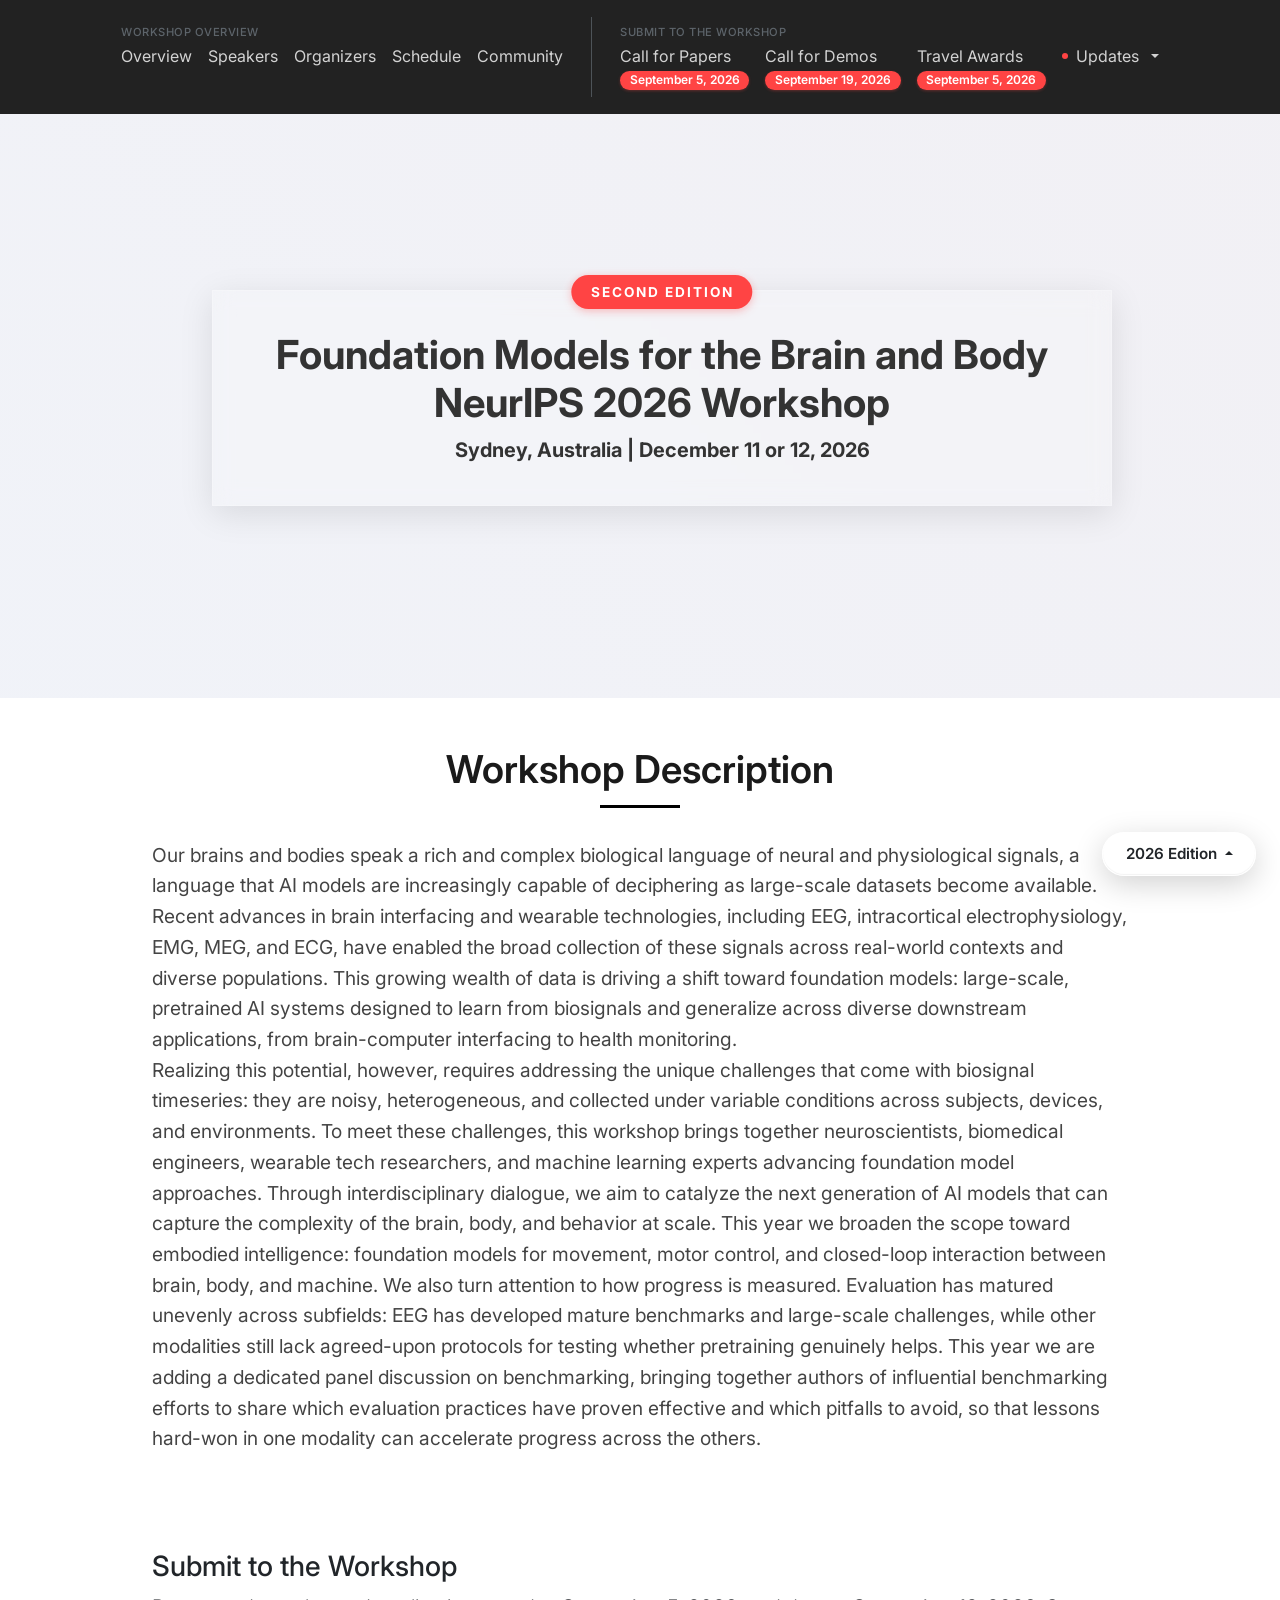
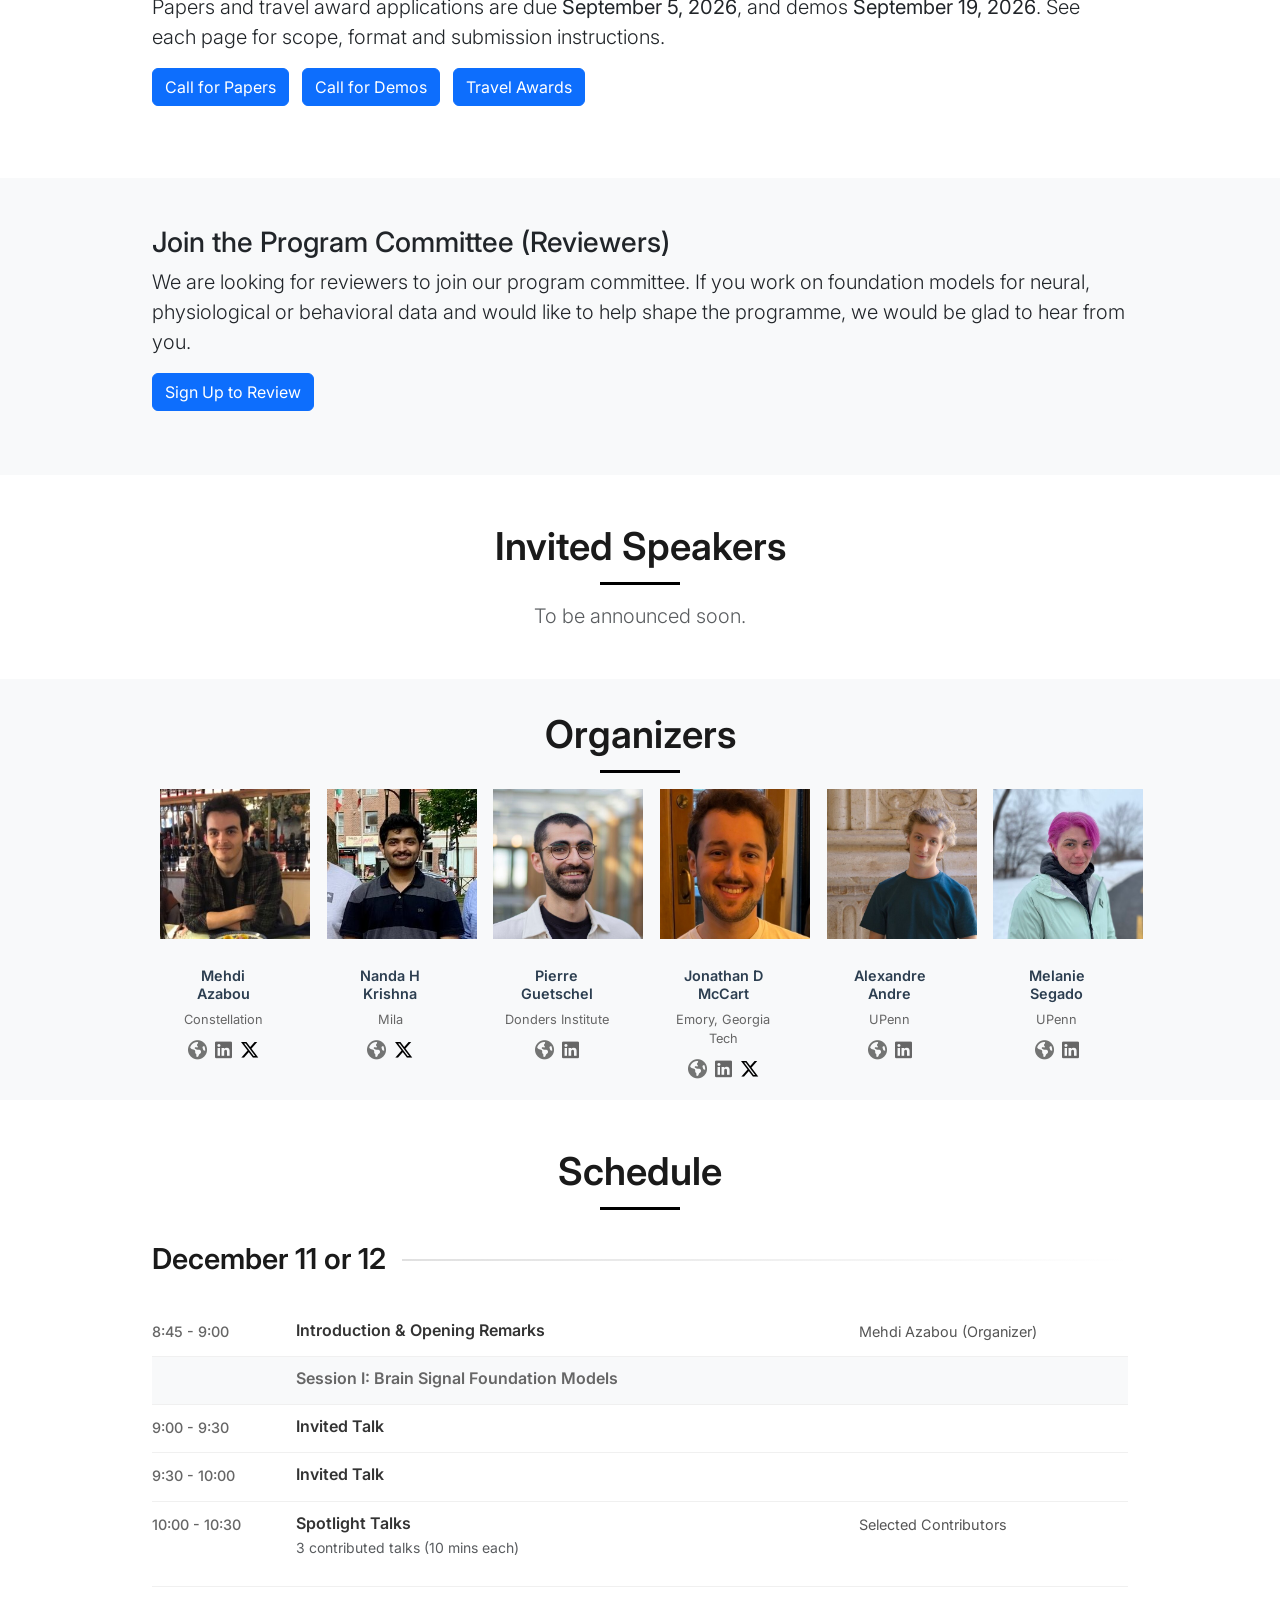
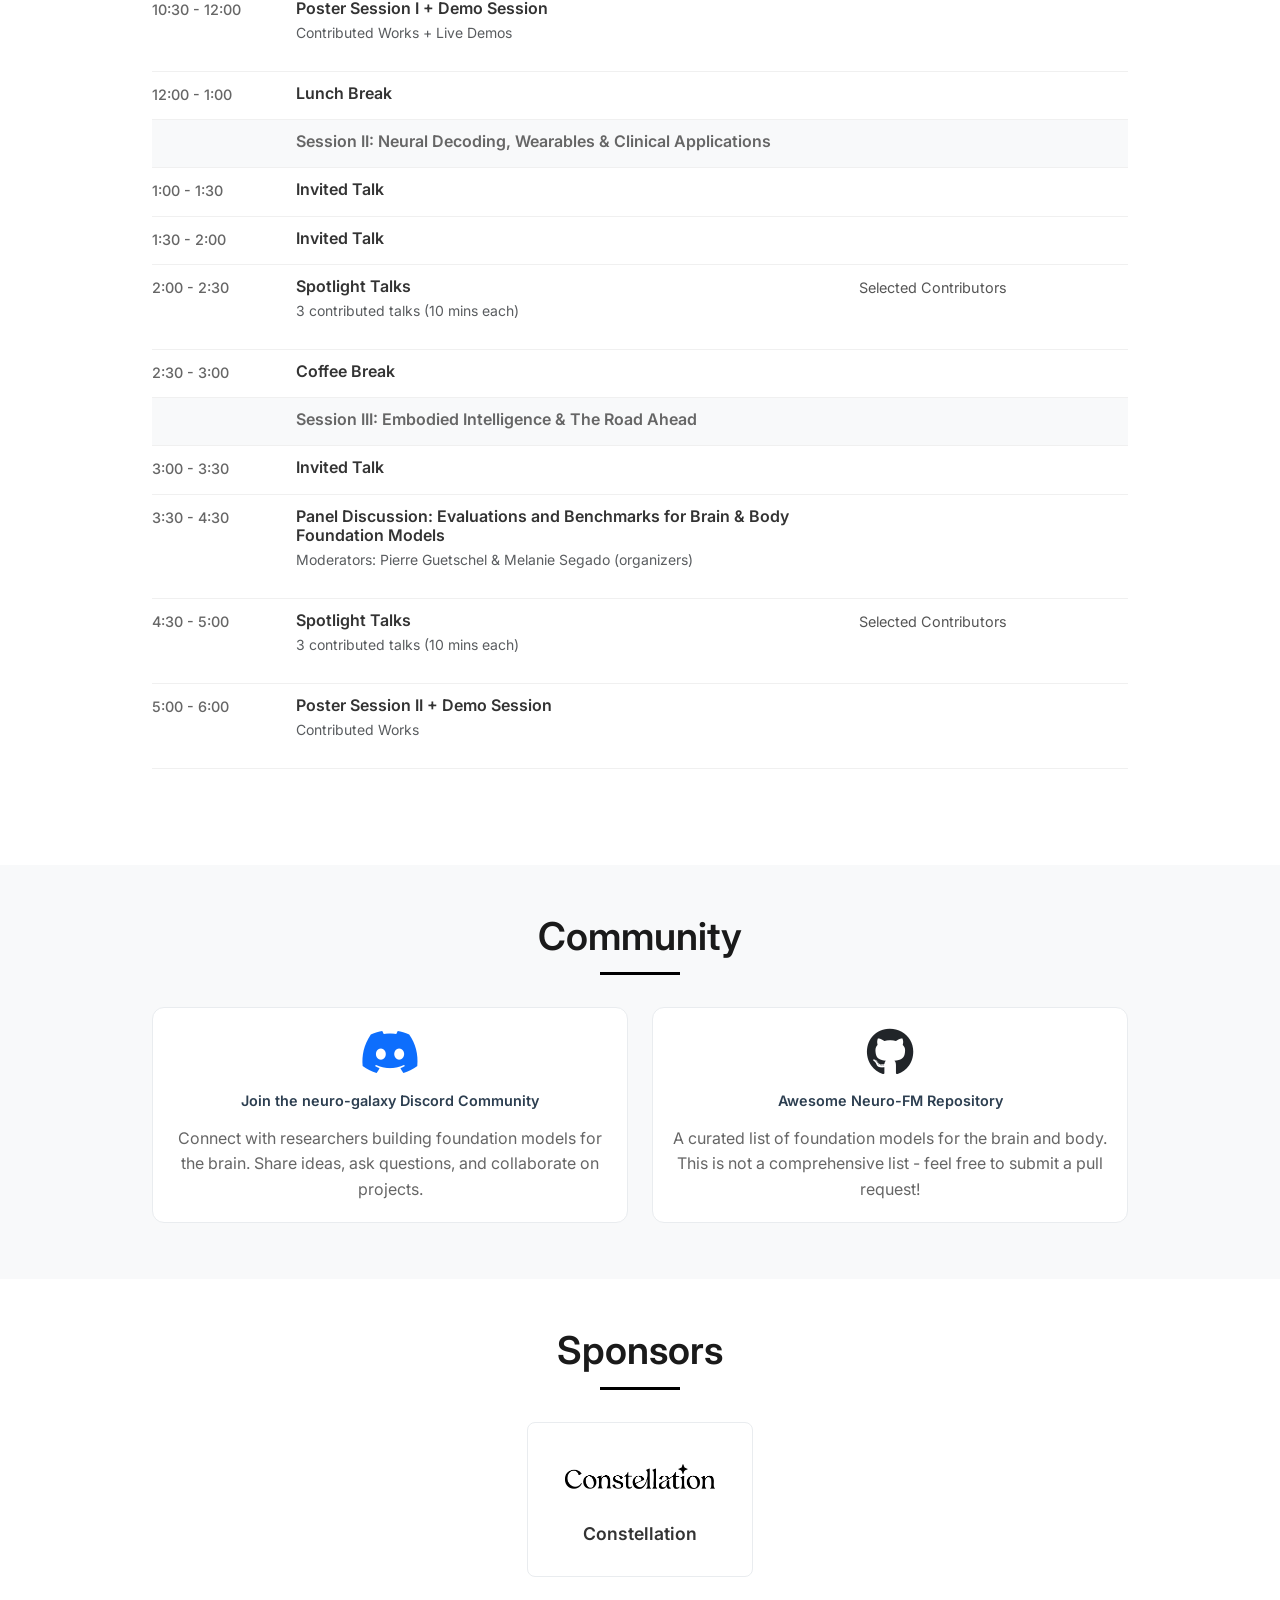
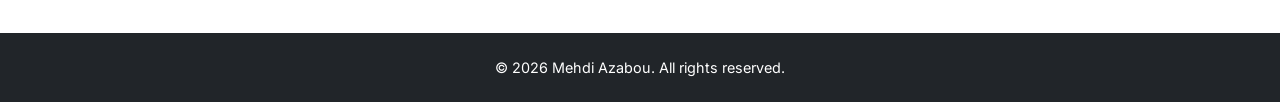
==== commit d1889e69: "Update 2026 site: edition switcher, speakers, dates, CFP policy Navigation and framing: - Add floati" ====
--- a/index.html
+++ b/index.html
@@ -60,13 +60,11 @@
                 <div class="nav-group-label">Submit to the workshop</div>
                 <div class="nav-submission-group">
                     <a class="nav-link" href="call-for-papers.html">Call for Papers<span
-                            class="deadline-badge">TBD</span></a>
+                            class="deadline-badge">September 5, 2026</span></a>
                     <a class="nav-link" href="call-for-demos.html">Call for Demos<span
-                            class="deadline-badge">TBD</span></a>
+                            class="deadline-badge">September 19, 2026</span></a>
                     <a class="nav-link" href="travel-awards.html">Travel Awards<span
-                            class="deadline-badge">TBD</span></a>
-                    <a class="nav-link" href="2025/">2025 Edition<span
-                            class="deadline-badge">Archive</span></a>
+                            class="deadline-badge">September 5, 2026</span></a>
                     <div class="nav-item dropdown">
                         <a class="nav-link dropdown-toggle updates-btn" href="#" role="button" data-bs-toggle="dropdown"
                             aria-expanded="false">
@@ -76,6 +74,36 @@
                         <span class="deadline-badge" style="opacity:0;">TBD</span>
                         <div class="dropdown-menu updates-dropdown">
                             <div class="updates-content">
+                                <div class="update-item">
+                                    <div class="update-date">
+                                        <div class="date-badge-small">
+                                            <span class="month">AUG</span>
+                                            <span class="day">03</span>
+                                        </div>
+                                    </div>
+                                    <div class="update-content">
+                                        <div class="update-card">
+                                            <div class="update-header">
+                                                <h6 class="update-title">
+                                                    <i class="fas fa-file-alt text-primary me-2"></i>
+                                                    Submissions Open
+                                                </h6>
+                                                <span class="update-tag info">Open</span>
+                                            </div>
+                                            <p class="update-text">
+                                                Submissions are now open! Papers and travel award applications are due
+                                                <strong>September 5, 2026</strong>, and demos
+                                                <strong>September 19, 2026</strong>.
+                                            </p>
+                                            <div class="update-meta">
+                                                <small class="text-muted">
+                                                    <i class="fas fa-clock me-1"></i>
+                                                    August 3, 2026
+                                                </small>
+                                            </div>
+                                        </div>
+                                    </div>
+                                </div>
                                 <div class="update-item">
                                     <div class="update-date">
                                         <div class="date-badge-small">
@@ -148,9 +176,6 @@
                         <li class="nav-item">
                             <a class="nav-link" href="travel-awards.html">Travel Awards</a>
                         </li>
-                        <li class="nav-item">
-                            <a class="nav-link" href="2025/">2025 Edition (Archive)</a>
-                        </li>
                     </ul>
                 </div>
             </div>
@@ -235,11 +260,12 @@
 
         <div class="container position-relative">
             <div class="workshop-title">
+                <div class="edition-ribbon">Second Edition</div>
                 <h1 class="display-3">
                     <div class="title-main">Foundation Models for the Brain and Body</div>
                     <div class="title-workshop">NeurIPS 2026 Workshop</div>
                 </h1>
-                <p class="lead">Second Edition | Sydney, Australia | Date TBD &amp; Room TBD</p>
+                <p class="lead">Sydney, Australia | December 11 or 12, 2026</p>
             </div>
         </div>
     </header>
@@ -267,7 +293,15 @@
                         together neuroscientists, biomedical engineers, wearable tech researchers, and machine learning
                         experts advancing foundation model approaches. Through interdisciplinary dialogue, we aim to
                         catalyze the next generation of AI models that can capture the complexity of the brain, body,
-                        and behavior at scale.
+                        and behavior at scale. This year we broaden the scope toward embodied intelligence: foundation
+                        models for movement, motor control, and closed-loop interaction between brain, body, and
+                        machine. We also turn attention to how progress is measured. Evaluation has matured unevenly
+                        across subfields: EEG has developed mature benchmarks and large-scale challenges, while other
+                        modalities still lack agreed-upon protocols for testing whether pretraining genuinely helps.
+                        This year we are adding a dedicated panel discussion on benchmarking, bringing together authors
+                        of influential benchmarking efforts to share which evaluation practices have proven effective
+                        and which pitfalls to avoid, so that lessons hard-won in one modality can accelerate progress
+                        across the others.
 
                     </p>
                 </div>
@@ -275,21 +309,26 @@
         </div>
     </section>
 
-    <!-- How to Attend Section -->
-    <section id="how-to-attend" class="py-5">
+    <!-- Submit to the Workshop Section -->
+    <section id="submit" class="py-5">
         <div class="container">
             <div class="row justify-content-center">
                 <div class="col-lg-12">
-                    <h3 class="text-start">How to Attend</h3>
+                    <h3 class="text-start">Submit to the Workshop</h3>
                     <p class="lead">
-                        This is a NeurIPS 2026 workshop. Registration is required through the official NeurIPS
-                        conference website.
-                        Make sure to check the "Workshops & Competitions" session when
-                        registering.
+                        Papers and travel award applications are due <strong>September 5, 2026</strong>, and demos
+                        <strong>September 19, 2026</strong>. See each page for scope, format and submission
+                        instructions.
                     </p>
                     <p class="lead">
-                        <a href="https://neurips.cc/Register/view-registration" target="_blank" class="btn btn-primary">
-                            Register on the NeurIPS Website
+                        <a href="call-for-papers.html" class="btn btn-primary me-2 mb-2">
+                            Call for Papers
+                        </a>
+                        <a href="call-for-demos.html" class="btn btn-primary me-2 mb-2">
+                            Call for Demos
+                        </a>
+                        <a href="travel-awards.html" class="btn btn-primary mb-2">
+                            Travel Awards
                         </a>
                     </p>
                 </div>
@@ -297,66 +336,32 @@
         </div>
     </section>
 
+    <!-- Call for Reviewers Section -->
+    <section id="get-involved" class="py-5 bg-light">
+        <div class="container">
+            <div class="row justify-content-center">
+                <div class="col-lg-12">
+                    <h3 class="text-start">Join the Program Committee (Reviewers)</h3>
+                    <p class="lead">
+                        We are looking for reviewers to join our program committee. If you work on
+                        foundation models for neural, physiological or behavioral data and would like to help
+                        shape the programme, we would be glad to hear from you.
+                    </p>
+                    <p class="lead">
+                        <a href="https://forms.gle/v5Qqdf6twKST5vqG8" target="_blank" class="btn btn-primary">
+                            Sign Up to Review
+                        </a>
+                    </p>
+                </div>
+            </div>
+        </div>
+    </section>
+
     <!-- Speakers Section -->
     <section id="speakers" class="py-5">
         <div class="container">
             <h2 class="text-center mb-4">Invited Speakers</h2>
-            <div class="row justify-content-center" id="speakers-row">
-                <div class="col-lg-1-6 col-md-4 col-sm-6 mb-4">
-                    <div class="card h-100 speaker-card">
-                        <img src="assets/speakers/lioi.jpeg" class="card-img-top" alt="Giulia Lioi">
-                        <div class="card-body">
-                            <h5 class="card-title">Giulia<br>Lioi</h5>
-                            <p class="card-text">IMT Atlantique</p>
-                        </div>
-                    </div>
-                </div>
-                <div class="col-lg-1-6 col-md-4 col-sm-6 mb-4">
-                    <div class="card h-100 speaker-card">
-                        <img src="assets/speakers/banville.jpg" class="card-img-top" alt="Hubert Banville">
-                        <div class="card-body">
-                            <h5 class="card-title">Hubert<br>Banville</h5>
-                            <p class="card-text">Meta</p>
-                        </div>
-                    </div>
-                </div>
-                <div class="col-lg-1-6 col-md-4 col-sm-6 mb-4">
-                    <div class="card h-100 speaker-card">
-                        <img src="assets/speakers/pandarinath.jpg" class="card-img-top" alt="Chethan Pandarinath">
-                        <div class="card-body">
-                            <h5 class="card-title">Chethan<br>Pandarinath</h5>
-                            <p class="card-text">Emory, Georgia Tech</p>
-                        </div>
-                    </div>
-                </div>
-                <div class="col-lg-1-6 col-md-4 col-sm-6 mb-4">
-                    <div class="card h-100 speaker-card">
-                        <img src="assets/speakers/mcduff.jpeg" class="card-img-top" alt="Daniel McDuff">
-                        <div class="card-body">
-                            <h5 class="card-title">Daniel<br>McDuff</h5>
-                            <p class="card-text">Google</p>
-                        </div>
-                    </div>
-                </div>
-                <div class="col-lg-1-6 col-md-4 col-sm-6 mb-4">
-                    <div class="card h-100 speaker-card">
-                        <img src="assets/speakers/finn.jpg" class="card-img-top" alt="Chelsea Finn">
-                        <div class="card-body">
-                            <h5 class="card-title">Chelsea<br>Finn</h5>
-                            <p class="card-text">Stanford</p>
-                        </div>
-                    </div>
-                </div>
-                <div class="col-lg-1-6 col-md-4 col-sm-6 mb-4">
-                    <div class="card h-100 speaker-card">
-                        <img src="assets/speakers/kontras.jpeg" class="card-img-top" alt="Konstantinos Kontras">
-                        <div class="card-body">
-                            <h5 class="card-title">Konstantinos<br>Kontras</h5>
-                            <p class="card-text">KU Leuven, MIT</p>
-                        </div>
-                    </div>
-                </div>
-            </div>
+            <p class="lead text-center text-muted pt-4">To be announced soon.</p>
         </div>
     </section>
 
@@ -370,12 +375,12 @@
                         <img src="assets/organizers/mehdi.jpg" class="card-img-top" alt="Mehdi Azabou">
                         <div class="card-body">
                             <h5 class="card-title">Mehdi<br>Azabou</h5>
-                            <p class="card-text">Columbia, ARNI</p>
+                            <p class="card-text">Constellation</p>
                             <div class="social-icons">
                                 <a href="https://mehai.dev" target="_blank" title="Website"><i
                                         class="fas fa-earth-americas globe-icon"></i></a>
-                                <a href="https://bsky.app/profile/mehdiazabou.bsky.social" target="_blank"
-                                    title="Bluesky"><i class="fa-brands fa-bluesky bsky-icon"></i></a>
+                                <a href="https://www.linkedin.com/in/mehdiazabou/" target="_blank"
+                                    title="LinkedIn"><i class="fa-brands fa-linkedin"></i></a>
                                 <a href="https://twitter.com/mehdiazabou" target="_blank" title="Twitter"><i
                                         class="fab fa-x-twitter x-icon"></i></a>
                             </div>
@@ -391,8 +396,6 @@
                             <div class="social-icons">
                                 <a href="https://nandahkrishna.com/" target="_blank" title="Website"><i
                                         class="fas fa-earth-americas globe-icon"></i></a>
-                                <a href="https://bsky.app/profile/nandahkrishna.bsky.social" target="_blank"
-                                    title="Bluesky"><i class="fa-brands fa-bluesky bsky-icon"></i></a>
                                 <a href="https://twitter.com/nandahkrishna" target="_blank" title="Twitter"><i
                                         class="fab fa-x-twitter x-icon"></i></a>
                             </div>
@@ -472,7 +475,7 @@
             <h2 class="text-center mb-5">Schedule</h2>
 
             <div class="day-container">
-                <h3 class="day-header">Date TBD &mdash; NeurIPS  Workshop Day</h3>
+                <h3 class="day-header">December 11 or 12</h3>
                 <div class="timeline">
                     <div class="timeline-item">
                         <div class="time-block">8:45 - 9:00</div>
@@ -494,17 +497,17 @@
                     <div class="timeline-item">
                         <div class="time-block">9:00 - 9:30</div>
                         <div class="content-block">
-                            <h4>Foundation Models for EEG</h4>
-                        </div>
-                        <div class="speaker-block">Giulia Lioi (IMT Atlantique)</div>
+                            <h4>Invited Talk</h4>
+                        </div>
+                        <div class="speaker-block"></div>
                     </div>
 
                     <div class="timeline-item">
                         <div class="time-block">9:30 - 10:00</div>
                         <div class="content-block">
-                            <h4>Foundation Models for MEG & fMRI, and Benchmarking</h4>
-                        </div>
-                        <div class="speaker-block">Hubert Banville (Meta)</div>
+                            <h4>Invited Talk</h4>
+                        </div>
+                        <div class="speaker-block"></div>
                     </div>
 
                     <div class="timeline-item">
@@ -545,17 +548,17 @@
                     <div class="timeline-item">
                         <div class="time-block">1:00 - 1:30</div>
                         <div class="content-block">
-                            <h4>Foundation Models for Invasive Electrophysiology and BCI</h4>
-                        </div>
-                        <div class="speaker-block">Chethan Pandarinath (Emory, Georgia Tech)</div>
+                            <h4>Invited Talk</h4>
+                        </div>
+                        <div class="speaker-block"></div>
                     </div>
 
                     <div class="timeline-item">
                         <div class="time-block">1:30 - 2:00</div>
                         <div class="content-block">
-                            <h4>Foundation Models for Wearable Physiological Sensing</h4>
-                        </div>
-                        <div class="speaker-block">Daniel McDuff (Google)</div>
+                            <h4>Invited Talk</h4>
+                        </div>
+                        <div class="speaker-block"></div>
                     </div>
 
                     <div class="timeline-item">
@@ -587,16 +590,15 @@
                     <div class="timeline-item">
                         <div class="time-block">3:00 - 3:30</div>
                         <div class="content-block">
-                            <h4>Foundation Models for Robotics and Embodied AI</h4>
-                        </div>
-                        <div class="speaker-block">Chelsea Finn (Stanford)</div>
+                            <h4>Invited Talk</h4>
+                        </div>
+                        <div class="speaker-block"></div>
                     </div>
 
                     <div class="timeline-item">
                         <div class="time-block">3:30 - 4:30</div>
                         <div class="content-block">
                             <h4>Panel Discussion: Evaluations and Benchmarks for Brain & Body Foundation Models</h4>
-                            <p class="small text-muted">Panelists: Hubert Banville (Meta), Konstantinos Kontras (KU Leuven, MIT), Giulia Lioi (IMT Atlantique), and Chethan Pandarinath (Emory, Georgia Tech)</p>
                             <p class="small text-muted">Moderators: Pierre Guetschel & Melanie Segado (organizers)</p>
                         </div>
                         <div class="speaker-block"></div>
@@ -680,7 +682,16 @@
     <section id="sponsors" class="py-5">
         <div class="container">
             <h2 class="text-center mb-5">Sponsors</h2>
-            <p class="text-center text-muted">Sponsors to be announced.</p>
+            <div class="row justify-content-center align-items-center">
+                <div class="col-lg-3 col-md-4 col-sm-6 mb-4">
+                    <a href="https://constellationlab.io/" target="_blank" class="text-decoration-none">
+                        <div class="sponsor-card text-center">
+                            <img src="assets/sponsors/constellation.png" class="sponsor-logo" alt="Constellation">
+                            <h5 class="sponsor-name mt-3">Constellation</h5>
+                        </div>
+                    </a>
+                </div>
+            </div>
         </div>
     </section>
 
@@ -688,10 +699,27 @@
     <!-- Footer -->
     <footer class="py-4 bg-dark text-white text-center">
         <div class="container">
-            <p class="mb-1">Past editions: <a href="2025/" class="text-white text-decoration-underline">NeurIPS 2025 Workshop</a></p>
             <p class="mb-0">&copy; 2026 Mehdi Azabou. All rights reserved.</p>
         </div>
     </footer>
+
+    <!-- Floating Edition Switcher -->
+    <div class="edition-switcher dropup">
+        <button class="btn edition-pill dropdown-toggle" type="button" data-bs-toggle="dropdown"
+            aria-expanded="false">
+            2026 Edition
+        </button>
+        <ul class="dropdown-menu dropdown-menu-end edition-dropdown">
+            <li><a class="dropdown-item active" href="./">2026<span class="edition-tag">Current</span></a></li>
+            <li>
+                <hr class="dropdown-divider">
+            </li>
+            <li>
+                <h6 class="dropdown-header">Past editions</h6>
+            </li>
+            <li><a class="dropdown-item" href="2025/">2025</a></li>
+        </ul>
+    </div>
 
     <script src="https://cdn.jsdelivr.net/npm/bootstrap@5.3.0-alpha1/dist/js/bootstrap.bundle.min.js"></script>
     <script src="script.js"></script>
--- a/styles.css
+++ b/styles.css
@@ -0,0 +1,2973 @@
+body {
+    font-family: 'Inter', -apple-system, BlinkMacSystemFont, 'Segoe UI', Roboto, Oxygen, Ubuntu, Cantarell, sans-serif;
+    scroll-behavior: smooth;
+    min-height: 100vh;
+    display: flex;
+    flex-direction: column;
+}
+
+/* Sticky footer styles */
+main {
+    flex: 1 0 auto;
+}
+
+footer {
+    flex-shrink: 0;
+}
+
+/* Override Bootstrap container max-width */
+.container {
+    max-width: 1000px !important;
+}
+
+section {
+    padding: 60px 0;
+}
+
+.schedule-item {
+    display: flex;
+    margin-bottom: 15px;
+    background-color: white;
+    border-radius: 8px;
+    overflow: hidden;
+    box-shadow: none;
+}
+
+.time {
+    width: 180px;
+    padding: 15px;
+    background-color: white;
+    font-weight: bold;
+    display: flex;
+    align-items: center;
+    border-right: 1px solid #e9ecef;
+}
+
+.content {
+    flex: 1;
+    padding: 15px;
+}
+
+.category {
+    display: inline-block;
+    padding: 5px 10px;
+    border-radius: 4px;
+    color: white;
+    font-size: 0.85rem;
+    margin-bottom: 8px;
+}
+
+.title {
+    font-weight: bold;
+    font-size: 1.1rem;
+    margin-bottom: 5px;
+}
+
+.abstract-text {
+    background-color: white;
+    padding: 10px;
+    border-radius: 4px;
+    font-size: 0.9rem;
+}
+
+.speaker-card,
+.organizer-card {
+    border: none;
+    background-color: transparent;
+    border-radius: 12px;
+}
+
+.card-img-top {
+    width: 150px;
+    height: 150px;
+    margin: 1.5rem auto 1rem;
+    border-radius: 0;
+    object-fit: cover;
+}
+
+.card {
+    text-align: center;
+    padding: 0.5rem;
+}
+
+.card-body {
+    padding: 0.75rem 0.25rem;
+}
+
+.card-title {
+    font-size: 0.9rem;
+    font-weight: 600;
+    margin-bottom: 0.5rem;
+    color: #2c3e50;
+}
+
+.card-text {
+    font-size: 0.8rem;
+    color: #666;
+    margin-bottom: 0.5rem;
+}
+
+.social-icons {
+    display: flex;
+    justify-content: center;
+    gap: 0.5em;
+    margin-top: 0.5rem;
+    align-items: center;
+}
+
+.social-icons i {
+    font-size: 1.2em;
+    vertical-align: middle;
+    color: #666;
+    line-height: 1;
+    transition: color 0.3s;
+    margin: 0;
+    padding: 0;
+}
+
+.social-icons a:hover i {
+    color: #007bff;
+}
+
+.bsky-icon {
+    color: #1d9bf0 !important;
+}
+
+.x-icon {
+    color: #000 !important;
+}
+
+.globe-icon {
+    color: #737473 !important;
+}
+
+@media (max-width: 768px) {
+    .schedule-item {
+        flex-direction: column;
+    }
+
+    .time {
+        width: 100%;
+        border-right: none;
+        border-bottom: 1px solid #e9ecef;
+    }
+
+    .content {
+        width: 100%;
+    }
+}
+
+#brain-container {
+    position: absolute;
+    top: 0;
+    left: 0;
+    width: 100%;
+    height: 100%;
+    z-index: 1;
+    background-color: #222;
+    overflow: hidden;
+}
+
+header .container {
+    position: relative;
+    z-index: 3;
+}
+
+header {
+    position: relative;
+    min-height: 500px;
+    display: flex;
+    align-items: center;
+    justify-content: center;
+    overflow: hidden;
+    background-color: #F8F9F9;
+}
+
+header::before {
+    content: '';
+    position: absolute;
+    top: 0;
+    left: 0;
+    right: 0;
+    bottom: 0;
+    background: linear-gradient(45deg, rgba(102, 126, 234, 0.05) 0%, rgba(118, 75, 162, 0.05) 100%);
+    z-index: 2;
+}
+
+.workshop-title {
+    position: relative;
+    z-index: 10;
+    text-shadow: none;
+    color: #333;
+    backdrop-filter: blur(10px);
+    -webkit-backdrop-filter: blur(10px);
+    background: rgba(255, 255, 255, 0.15);
+    border: 1px solid rgba(255, 255, 255, 0.2);
+    border-radius: 0;
+    padding: 2.5rem;
+    margin: 8rem auto;
+    max-width: 900px;
+    box-shadow: 0 8px 32px rgba(0, 0, 0, 0.1);
+    display: flex;
+    flex-direction: column;
+    align-items: center;
+    gap: 1rem;
+}
+
+.workshop-title h1 {
+    margin-bottom: 0;
+}
+
+.workshop-title .lead {
+    margin-bottom: 0;
+    background: none;
+    border: none;
+    box-shadow: none;
+    backdrop-filter: none;
+    padding: 0;
+}
+
+.workshop-title,
+header .lead {
+    position: relative;
+    font-weight: bold;
+    margin-bottom: 0.5rem;
+    color: #333;
+}
+
+.workshop-title>span,
+header .lead>span {
+    position: absolute;
+    left: 0;
+    top: 0;
+    width: 100%;
+    color: white;
+    z-index: 1;
+    -webkit-text-fill-color: white;
+    -webkit-background-clip: text;
+    background-clip: text;
+    background-color: #222;
+    mix-blend-mode: screen;
+    pointer-events: none;
+}
+
+.workshop-title {
+    display: flex;
+    flex-direction: column;
+    align-items: center;
+    gap: 0.5rem;
+    margin-bottom: 2rem;
+    color: #333;
+}
+
+.title-main {
+    font-size: 2.5rem;
+    font-weight: 700;
+    line-height: 1.2;
+    color: #333;
+    margin-bottom: 0;
+}
+
+.title-subtitle {
+    font-size: 1.6rem;
+    font-weight: 500;
+    display: inline-flex;
+    align-items: baseline;
+    gap: 0.2em;
+    flex-wrap: wrap;
+    justify-content: center;
+    line-height: 1.5;
+    color: white;
+}
+
+.title-subtitle span {
+    display: inline;
+    padding: 0.1em 0.3em;
+    border-radius: 0px;
+    position: relative;
+    color: white;
+}
+
+.title-subtitle span.comma {
+    padding-left: 0;
+    padding-right: 0.2em;
+}
+
+.title-workshop {
+    font-size: 2.5rem;
+    font-weight: 700;
+    line-height: 1.2;
+    color: #333;
+    text-transform: none;
+    letter-spacing: normal;
+    margin-top: 0;
+}
+
+.title-workshop::before,
+.title-workshop::after {
+    display: none;
+}
+
+/* "Second Edition" badge */
+.edition-ribbon {
+    position: absolute;
+    top: -16px;
+    left: 50%;
+    transform: translateX(-50%);
+    z-index: 20;
+    padding: 0.45rem 1.2rem;
+    font-size: 0.85rem;
+    font-weight: 700;
+    text-transform: uppercase;
+    letter-spacing: 2px;
+    color: white;
+    background: #ff4444;
+    border-radius: 999px;
+    box-shadow: 0 2px 8px rgba(255, 68, 68, 0.35);
+    white-space: nowrap;
+}
+
+@media (max-width: 768px) {
+    .workshop-title {
+        max-width: 90%;
+        padding: 2rem;
+        margin: 0.5rem auto;
+    }
+
+    .title-main {
+        font-size: 2rem;
+    }
+
+    .title-subtitle {
+        font-size: 1.2rem;
+    }
+
+    .title-workshop {
+        font-size: 2rem;
+    }
+
+    .edition-ribbon {
+        top: -12px;
+        font-size: 0.7rem;
+        padding: 0.35rem 0.9rem;
+        letter-spacing: 1.5px;
+    }
+}
+
+.highlight-datasets {
+    background-color: rgba(70, 136, 241, 0.95);
+}
+
+.highlight-theory {
+    background-color: rgba(233, 116, 146, 0.95);
+}
+
+.highlight-models {
+    background-color: rgba(92, 184, 139, 0.95);
+}
+
+.navbar {
+    background-color: #222 !important;
+    padding: 1rem 10px;
+    width: 100%;
+}
+
+/* Desktop navbar specific styles */
+@media (min-width: 1030px) {
+    .navbar {
+        padding: 1rem 10px;
+    }
+}
+
+/* Desktop navigation styles */
+@media (min-width: 1030px) {
+    .navbar-dark .navbar-nav {
+        flex-direction: row;
+        flex-wrap: wrap;
+        justify-content: center;
+    }
+}
+
+/* Desktop nav-link styles */
+@media (min-width: 1030px) {
+    .navbar-dark .navbar-nav .nav-link {
+        color: rgba(255, 255, 255, 0.8);
+        transition: color 0.3s ease;
+        /* padding: 0.5rem 1rem; */
+        padding-top: 0;
+        white-space: nowrap;
+    }
+}
+
+/* Desktop hover styles */
+@media (min-width: 1030px) {
+    .navbar-dark .navbar-nav .nav-link:hover {
+        color: #fff;
+    }
+}
+
+header.py-5 {
+    padding-bottom: 10rem !important;
+}
+
+@media (max-width: 768px) {
+    header.py-5 {
+        padding-bottom: 3rem !important;
+    }
+}
+
+*/ #abstract {
+    background-color: white;
+    position: relative;
+    overflow: hidden;
+}
+
+.abstract-content {
+    position: relative;
+    padding: 3rem;
+    background: white;
+    border-radius: 8px;
+    box-shadow: none;
+}
+
+#abstract .lead {
+    font-size: 1.2rem;
+    line-height: 1.6;
+    color: #444;
+    margin-bottom: 0;
+    font-weight: 400;
+}
+
+@media (max-width: 768px) {
+    .abstract-content {
+        padding: 2rem;
+    }
+
+    #abstract .lead {
+        font-size: 1.05rem;
+        line-height: 1.6;
+    }
+}
+
+section:not(header) {
+    background-color: white;
+}
+
+#schedule,
+#organizers {
+    background-color: white;
+}
+
+.day-container {
+    margin-bottom: 3rem;
+}
+
+.day-header {
+    font-size: 1.8rem;
+    margin: 2.5rem 0 2rem;
+    color: #1a1a1a;
+    font-weight: 600;
+    display: flex;
+    align-items: center;
+    gap: 1rem;
+}
+
+.day-header::after {
+    content: '';
+    flex: 1;
+    height: 2px;
+    background: linear-gradient(to right, #e0e0e0 0%, transparent 100%);
+}
+
+.day-container:first-child .day-header {
+    margin-top: 0;
+}
+
+.timeline {
+    position: relative;
+}
+
+.timeline-item {
+    display: grid;
+    grid-template-columns: 120px minmax(0, 2fr) minmax(0, 1fr);
+    gap: 1.5rem;
+    padding: 0.75rem 0;
+    border-bottom: 1px solid #f0f0f0;
+}
+
+.time-block {
+    font-size: 0.9rem;
+    color: #666;
+    font-weight: 500;
+}
+
+.content-block {
+    padding-right: 1rem;
+}
+
+.content-block h4 {
+    font-size: 1rem;
+    margin: 0 0 0.25rem 0;
+    color: #333;
+    font-weight: 600;
+}
+
+.speakers {
+    font-size: 0.9rem;
+    color: #555;
+    margin: 0;
+}
+
+.affiliation {
+    font-size: 0.85rem;
+    color: #777;
+    margin: 0;
+}
+
+.timeline-item.break {
+    background-color: #f8f9fa;
+}
+
+.timeline-item.break .content-block h4 {
+    color: #666;
+}
+
+.speaker-block {
+    color: #555;
+    font-size: 0.9rem;
+}
+
+@media (max-width: 768px) {
+    .timeline-item {
+        grid-template-columns: 90px minmax(0, 2fr) minmax(0, 1fr);
+        gap: 1rem;
+    }
+}
+
+#schedule h2,
+#speakers h2,
+#goals h2,
+#organizers h2,
+#sponsors h2,
+#videos h2,
+#abstract h2,
+#community h2,
+#steering-committee h2 {
+    font-size: 2.4rem;
+    font-weight: 600;
+    color: #1a1a1a;
+    margin-bottom: 3rem;
+    text-align: center;
+    position: relative;
+}
+
+#schedule h2::after,
+#speakers h2::after,
+#goals h2::after,
+#organizers h2::after,
+#videos h2::after,
+#abstract h2::after,
+#community h2::after,
+#sponsors h2::after,
+#steering-committee h2::after {
+    content: '';
+    position: absolute;
+    bottom: -1rem;
+    left: 50%;
+    transform: translateX(-50%);
+    width: 80px;
+    height: 3px;
+    background: black;
+}
+
+@media (min-width: 1200px) {
+
+    #speakers-row .col-lg-1-5,
+    #organizers-row .col-lg-1-5,
+    #steering-row .col-lg-1-5 {
+        flex: 0 0 20%;
+        max-width: 20%;
+    }
+}
+
+footer.bg-black {
+    background-color: #000000 !important;
+    width: 100%;
+}
+
+footer .container {
+    max-width: 100%;
+    padding-left: 2rem;
+    padding-right: 2rem;
+}
+
+footer .fa-3x {
+    transition: transform 0.3s ease;
+}
+
+footer a:hover .fa-3x {
+    transform: translateY(-5px);
+}
+
+footer a {
+    text-decoration: none;
+}
+
+footer p {
+    font-size: 0.9rem;
+}
+
+.logo-container {
+    display: flex;
+    justify-content: center;
+    align-items: center;
+    flex-wrap: wrap;
+    gap: 1.5rem;
+    margin: 0 auto;
+    width: 100%;
+    max-width: 100%;
+}
+
+.logo-link {
+    display: flex;
+    align-items: center;
+    flex: 0 0 auto;
+    margin-bottom: 0.5rem;
+}
+
+.logo-img {
+    height: 60px;
+    width: auto;
+    object-fit: contain;
+    filter: brightness(0) invert(1);
+    opacity: 0.9;
+    transition: opacity 0.3s ease;
+}
+
+.logo-img:hover {
+    opacity: 1;
+}
+
+@media (max-width: 768px) {
+    .logo-container {
+        gap: 2rem;
+        justify-content: center;
+    }
+
+    .logo-img {
+        height: 50px;
+    }
+}
+
+.bsky-link {
+    display: flex;
+    align-items: center;
+    background-color: rgba(0, 132, 255, 0.2);
+    border-radius: 6px;
+    margin-left: 15px;
+    padding: 6px 12px !important;
+    transition: background-color 0.3s ease;
+}
+
+.bsky-link:hover {
+    background-color: rgba(0, 132, 255, 0.4);
+}
+
+.bsky-link span {
+    font-weight: 500;
+    margin: 0 5px;
+}
+
+.bsky-icon {
+    font-size: 20px;
+    margin-right: 5px;
+    color: #0084FF;
+}
+
+@media (max-width: 768px) {
+    .bsky-link {
+        margin-left: 8px;
+        padding: 4px 8px !important;
+    }
+
+    .bsky-link span {
+        font-size: 0.8rem;
+    }
+
+    .bsky-icon {
+        font-size: 16px;
+    }
+}
+
+/* Mobile view optimization for speakers and organizers */
+@media (max-width: 767px) {
+
+    #speakers-row,
+    #organizers-row {
+        display: flex;
+        flex-direction: column;
+        gap: 0.25rem;
+    }
+
+    #speakers-row .col-md-4,
+    #organizers-row .col-md-4 {
+        width: 100%;
+        margin-bottom: 0.25rem;
+    }
+
+    .speaker-card,
+    .organizer-card {
+        flex-direction: row;
+        align-items: center;
+        text-align: left;
+        padding: 0.35rem;
+        margin-bottom: 0.25rem;
+        box-shadow: 0 1px 2px rgba(0, 0, 0, 0.1);
+        border-radius: 4px;
+    }
+
+    .speaker-card .card-img-top,
+    .organizer-card .card-img-top {
+        display: none;
+    }
+
+    .speaker-card .card-body,
+    .organizer-card .card-body {
+        padding: 0.35rem;
+        width: 100%;
+    }
+
+    .speaker-card .card-title,
+    .organizer-card .card-title {
+        font-size: 0.95rem;
+        margin-bottom: 0.1rem;
+    }
+
+    .speaker-card .card-text,
+    .organizer-card .card-text {
+        font-size: 0.75rem;
+        margin-bottom: 0;
+    }
+
+    #speakers h2,
+    #organizers h2 {
+        margin-bottom: 1.5rem;
+    }
+
+    #speakers h2::after,
+    #organizers h2::after {
+        bottom: -0.5rem;
+        width: 60px;
+    }
+
+    .speaker-card:hover,
+    .organizer-card:hover {
+        transform: none;
+        background-color: #f8f9fa;
+    }
+}
+
+/* Make Goals section text consistent with Abstract section */
+#goals .lead {
+    font-size: 1.3rem;
+    line-height: 1.6;
+    color: #444;
+    margin-bottom: 0;
+    font-weight: 400;
+}
+
+#goals ul.lead {
+    margin-top: 1rem;
+    margin-bottom: 1rem;
+}
+
+#goals ul.lead li {
+    margin-bottom: 0.5rem;
+}
+
+@media (max-width: 768px) {
+    #goals .lead {
+        font-size: 1.05rem;
+        line-height: 1.6;
+    }
+}
+
+/* Multi-carousel styles */
+.multi-carousel .carousel-inner {
+    display: flex;
+    overflow-x: visible;
+}
+
+.multi-carousel .carousel-item {
+    margin-right: 0;
+    flex: 0 0 auto;
+    width: 80%;
+    transition: transform 0.6s ease-in-out;
+    opacity: 0.5;
+    transform: scale(0.8);
+}
+
+.multi-carousel .carousel-item.active {
+    opacity: 1;
+    transform: scale(1);
+    z-index: 2;
+}
+
+.multi-carousel .carousel-item-next,
+.multi-carousel .carousel-item-prev {
+    position: relative;
+    z-index: 1;
+    transform: scale(0.8);
+    opacity: 0.7;
+}
+
+.multi-carousel .carousel-item-next {
+    transform: translateX(20%) scale(0.8);
+}
+
+.multi-carousel .carousel-item-prev {
+    transform: translateX(-20%) scale(0.8);
+}
+
+.multi-carousel .carousel-control-prev,
+.multi-carousel .carousel-control-next {
+    width: 10%;
+    z-index: 3;
+}
+
+/* Rounded video containers */
+.rounded-video {
+    border-radius: 12px;
+    overflow: hidden;
+    box-shadow: 0 8px 16px rgba(0, 0, 0, 0.2);
+}
+
+.rounded-video iframe {
+    border-radius: 12px;
+}
+
+/* Custom Video Carousel */
+.video-carousel-container {
+    position: relative;
+    width: 100%;
+    max-width: 1400px;
+    margin: 0 auto;
+    padding: 40px 0 60px;
+}
+
+.video-carousel {
+    display: flex;
+    align-items: center;
+    justify-content: center;
+    position: relative;
+    height: 620px;
+    overflow: visible;
+}
+
+.video-item {
+    position: absolute;
+    width: 80%;
+    max-width: 1000px;
+    transition: all 0.6s cubic-bezier(0.33, 1, 0.68, 1);
+    opacity: 0;
+    z-index: 0;
+}
+
+.video-item.active {
+    opacity: 1;
+    z-index: 2;
+    transform: translateX(0) scale(1);
+}
+
+.video-item.prev {
+    opacity: 0.5;
+    z-index: 1;
+    transform: translateX(-65%) scale(0.75);
+}
+
+.video-item.next {
+    opacity: 0.5;
+    z-index: 1;
+    transform: translateX(65%) scale(0.75);
+}
+
+.video-wrapper {
+    position: relative;
+    padding-top: 56.25%;
+    border-radius: 12px;
+    overflow: hidden;
+    box-shadow: 0 15px 30px rgba(0, 0, 0, 0.15);
+    transition: all 0.3s ease;
+    margin-bottom: 15px;
+}
+
+.video-item.active .video-wrapper {
+    box-shadow: 0 20px 40px rgba(0, 0, 0, 0.2);
+}
+
+.video-wrapper iframe {
+    position: absolute;
+    top: 0;
+    left: 0;
+    width: 100%;
+    height: 100%;
+    border: none;
+}
+
+.video-title {
+    text-align: center;
+    margin-top: 25px;
+    font-weight: 600;
+    margin-bottom: 8px;
+    font-size: 1.15rem;
+    opacity: 0;
+    transform: translateY(10px);
+    transition: all 0.4s ease 0.2s;
+}
+
+.video-speaker {
+    text-align: center;
+    font-style: italic;
+    color: #666;
+    margin-top: 0;
+    margin-bottom: 15px;
+    font-size: 1rem;
+    opacity: 0;
+    transform: translateY(10px);
+    transition: all 0.4s ease 0.3s;
+}
+
+.video-item.active .video-title,
+.video-item.active .video-speaker {
+    opacity: 1;
+    transform: translateY(0);
+}
+
+/* Modern, floating control buttons positioned on the sides */
+.control-btn {
+    position: absolute;
+    top: 40%;
+    transform: translateY(-50%);
+    width: 56px;
+    height: 56px;
+    border-radius: 50%;
+    background-color: white;
+    color: #333;
+    border: none;
+    cursor: pointer;
+    display: flex;
+    align-items: center;
+    justify-content: center;
+    z-index: 10;
+    box-shadow: 0 4px 12px rgba(0, 0, 0, 0.15);
+    transition: all 0.3s ease;
+}
+
+.prev-btn {
+    left: 2%;
+}
+
+.next-btn {
+    right: 2%;
+}
+
+.control-btn:hover {
+    background-color: #f8f9fa;
+    box-shadow: 0 6px 16px rgba(0, 0, 0, 0.2);
+    transform: translateY(-50%) scale(1.05);
+}
+
+.control-btn:active {
+    transform: translateY(-50%) scale(0.95);
+}
+
+/* SVG styling inside buttons */
+.control-btn svg {
+    transition: transform 0.3s ease;
+}
+
+.control-btn:hover svg {
+    transform: scale(1.1);
+}
+
+/* Indicators container at bottom */
+.video-indicators-container {
+    position: absolute;
+    bottom: -10px;
+    left: 0;
+    right: 0;
+    display: flex;
+    justify-content: center;
+    padding: 15px 0;
+}
+
+.video-indicators {
+    display: flex;
+    gap: 8px;
+    flex-wrap: wrap;
+    justify-content: center;
+    max-width: 80%;
+}
+
+.indicator {
+    width: 30px;
+    height: 4px;
+    border-radius: 2px;
+    background-color: rgba(0, 0, 0, 0.1);
+    cursor: pointer;
+    transition: all 0.3s ease;
+}
+
+.indicator.active {
+    background-color: #333333;
+    width: 40px;
+}
+
+.indicator:hover {
+    background-color: rgba(0, 0, 0, 0.2);
+}
+
+/* Responsive adjustments */
+@media (max-width: 1200px) {
+    .video-item.active {
+        width: 85%;
+    }
+
+    .video-carousel {
+        height: 560px;
+    }
+
+    .control-btn {
+        width: 48px;
+        height: 48px;
+    }
+}
+
+@media (max-width: 992px) {
+    .video-item.active {
+        width: 90%;
+    }
+
+    .video-carousel {
+        height: 520px;
+    }
+
+    .control-btn {
+        width: 44px;
+        height: 44px;
+    }
+
+    .control-btn svg {
+        width: 32px;
+        height: 32px;
+    }
+}
+
+@media (max-width: 768px) {
+    .video-item.active {
+        width: 95%;
+    }
+
+    .video-carousel-container {
+        padding: 20px 0 40px;
+    }
+
+    .video-carousel {
+        height: 400px;
+    }
+
+    .video-item.prev,
+    .video-item.next {
+        display: none;
+    }
+
+    .control-btn {
+        width: 40px;
+        height: 40px;
+    }
+
+    .control-btn svg {
+        width: 28px;
+        height: 28px;
+    }
+
+    .indicator {
+        width: 24px;
+        height: 3px;
+    }
+
+    .indicator.active {
+        width: 32px;
+    }
+
+    .video-wrapper {
+        margin-bottom: 8px;
+    }
+
+    .video-title {
+        margin-top: 15px;
+        font-size: 1rem;
+    }
+
+    .video-speaker {
+        margin-bottom: 8px;
+        font-size: 0.9rem;
+    }
+}
+
+/* Additional adjustments for very small screens */
+@media (max-width: 576px) {
+    .video-carousel-container {
+        padding: 15px 0 30px;
+    }
+
+    .video-carousel {
+        height: 350px;
+    }
+
+    /* Move control buttons slightly up for better positioning */
+    .control-btn {
+        top: 35%;
+    }
+
+    .navbar-dark .navbar-nav {
+        gap: 10px;
+    }
+}
+
+#abstract h2 {
+    margin-bottom: 2.5rem;
+}
+
+.youtube-link {
+    display: flex;
+    align-items: center;
+    background-color: rgba(255, 0, 0, 0.2);
+    border-radius: 6px;
+    margin-left: 15px;
+    padding: 6px 12px !important;
+    transition: background-color 0.3s ease;
+}
+
+.youtube-link:hover {
+    background-color: rgba(255, 0, 0, 0.4);
+}
+
+.youtube-link span {
+    font-weight: 500;
+    margin: 0 5px;
+}
+
+.youtube-icon {
+    font-size: 20px;
+    margin-right: 5px;
+    color: #FF0000;
+}
+
+@media (max-width: 768px) {
+
+    .youtube-link,
+    .bsky-link {
+        margin-left: 8px;
+        padding: 4px 8px !important;
+    }
+
+    .youtube-link span,
+    .bsky-link span {
+        font-size: 0.8rem;
+    }
+
+    .youtube-icon,
+    .bsky-icon {
+        font-size: 16px;
+    }
+}
+
+/* Add vertical spacing for extra small screens */
+@media (max-width: 576px) {
+    .youtube-link {
+        margin-top: 10px;
+    }
+
+    .navbar-dark .navbar-nav {
+        gap: 8px;
+    }
+}
+
+/* Button group to keep social buttons together */
+.button-group {
+    display: flex;
+    flex-wrap: nowrap;
+    align-items: center;
+}
+
+@media (max-width: 992px) {
+    .button-group {
+        margin-top: 10px;
+        width: 100%;
+        justify-content: center;
+        flex-wrap: wrap;
+        gap: 10px;
+    }
+
+    .bsky-link,
+    .youtube-link {
+        margin-left: 0;
+        /* Remove left margin when in button group */
+    }
+}
+
+@media (max-width: 576px) {
+    .navbar-dark .navbar-nav {
+        gap: 8px;
+    }
+
+    /* Keep buttons same width on very small screens */
+    .button-group {
+        flex-direction: column;
+        width: 100%;
+    }
+
+    .bsky-link,
+    .youtube-link {
+        width: 100%;
+        justify-content: center;
+    }
+}
+
+@media (min-width: 992px) {
+    .col-lg-1-5 {
+        flex: 0 0 auto;
+        width: 20%;
+    }
+
+    .col-lg-2-4 {
+        flex: 0 0 auto;
+        width: 20%;
+    }
+
+    /* Special class for 6 speakers in one row */
+    .col-lg-1-6 {
+        flex: 0 0 auto;
+        width: 16.666667%;
+    }
+}
+
+.modality-image {
+    width: 80px;
+    height: 80px;
+    object-fit: contain;
+}
+
+.modality-card {
+    transition: transform 0.2s ease-in-out;
+    background-color: #F8F9F9;
+    min-height: 140px;
+    display: flex;
+    flex-direction: column;
+    justify-content: space-between;
+    align-items: center;
+    text-align: center;
+    overflow: hidden;
+}
+
+.modality-card .card-body {
+    display: flex;
+    flex-direction: column;
+    align-items: center;
+    justify-content: center;
+    width: 100%;
+}
+
+.modality-card:hover {
+    transform: translateY(-5px);
+    box-shadow: 0 4px 8px rgba(0, 0, 0, 0.1);
+}
+
+/* New styles for JavaScript-controlled animation */
+.biosignal-row-js {
+    position: absolute;
+    width: 100%;
+    height: 140px;
+    display: flex;
+    align-items: center;
+    pointer-events: none;
+}
+
+.biosignal-icon-js {
+    width: 100px;
+    height: 100px;
+    object-fit: contain;
+    opacity: 0.9;
+    flex-shrink: 0;
+    position: absolute;
+    transition: none;
+    /* Disable any CSS transitions for smooth JS animation */
+}
+
+/* Responsive adjustments for JavaScript animation */
+@media (max-width: 768px) {
+    .biosignal-row-js {
+        height: 120px;
+    }
+
+    .biosignal-icon-js {
+        width: 80px;
+        height: 80px;
+    }
+}
+
+/* Reduce spacing between speakers, organizers, and steering committee */
+#speakers {
+    padding-bottom: 1rem !important;
+}
+
+#organizers {
+    margin-top: 1rem !important;
+    padding-top: 2rem !important;
+    padding-bottom: 0rem !important;
+}
+
+/* Reduce margin between organizers and steering committee */
+#organizers .row.mt-5 {
+    margin-top: 0.5rem !important;
+}
+
+/* @media (max-width: 768px) {
+    #speakers {
+        padding-bottom: 1.5rem;
+    }
+
+    #organizers {
+        padding-top: 1.5rem;
+        padding-bottom: 1.5rem;
+    }
+
+    /* 
+    #organizers .row.mt-5 {
+        margin-top: 1.5rem !important;
+    } */
+
+
+.mb-4 {
+    margin-bottom: 0.5rem !important;
+}
+
+/* Reduce spacing between organizer rows */
+#organizers .mb-4 {
+    margin-bottom: 0rem !important;
+}
+
+/* Important Dates Box Styling */
+.important-dates-box {
+    background-color: #e3f2fd;
+    border: 1px solid #2196f3;
+    border-radius: 8px;
+    padding: 1.5rem;
+    margin-top: 2rem;
+}
+
+.important-dates-box h5 {
+    margin-bottom: 1rem;
+    color: #1976d2;
+    font-weight: 600;
+}
+
+.dates-grid {
+    display: grid;
+    grid-template-columns: 1fr 1fr;
+    gap: 1rem;
+}
+
+.date-item {
+    padding: 0.75rem;
+    color: #495057;
+    background-color: white;
+    border-radius: 6px;
+    border: 1px solid #bbdefb;
+}
+
+.date-item strong {
+    color: #1976d2;
+}
+
+@media (max-width: 768px) {
+    .dates-grid {
+        grid-template-columns: 1fr;
+    }
+}
+
+/* Demo Dates Box Styling */
+.demo-dates-box {
+    background-color: #e8f5e8;
+    border: 1px solid #4caf50;
+    border-radius: 8px;
+    padding: 1.5rem;
+    margin-top: 2rem;
+}
+
+.demo-dates-box h5 {
+    margin-bottom: 1rem;
+    color: #2e7d32;
+    font-weight: 600;
+}
+
+.demo-dates-box .dates-grid {
+    display: grid;
+    grid-template-columns: 1fr 1fr;
+    gap: 1rem;
+}
+
+.demo-dates-box .date-item {
+    padding: 0.75rem;
+    color: #495057;
+    background-color: white;
+    border-radius: 6px;
+    border: 1px solid #a5d6a7;
+}
+
+.demo-dates-box .date-item strong {
+    color: #2e7d32;
+}
+
+@media (max-width: 768px) {
+    .demo-dates-box .dates-grid {
+        grid-template-columns: 1fr;
+    }
+}
+
+/* Travel Awards Section - Simple Red Theme */
+.travel-awards-box {
+    background-color: #fff5f5;
+    border: 2px solid #dc3545;
+    border-radius: 8px;
+    padding: 2rem;
+    margin-top: 2rem;
+}
+
+.travel-awards-box h4 {
+    color: #dc3545;
+    font-weight: 600;
+    margin-bottom: 1rem;
+}
+
+.travel-awards-box .alert {
+    background-color: #f8d7da;
+    border: 1px solid #dc3545;
+    color: #721c24;
+    border-radius: 6px;
+    padding: 1rem;
+}
+
+/* Add styling for Call for Papers, Call for Demos, and Travel Awards section titles */
+#call-for-papers h2,
+#call-for-demos h2,
+#travel-awards h2 {
+    font-size: 2.4rem;
+    font-weight: 600;
+    margin-bottom: 3rem;
+    text-align: center;
+    position: relative;
+}
+
+/* Call for Papers specific styling - smaller and left-aligned */
+#call-for-papers h2 {
+    font-size: 1.8rem !important;
+    text-align: left !important;
+    margin-bottom: 2rem !important;
+}
+
+/* Call for Demos specific styling - smaller and left-aligned */
+#call-for-demos h2 {
+    font-size: 1.8rem !important;
+    text-align: left !important;
+    margin-bottom: 2rem !important;
+}
+
+/* Travel Awards specific styling - smaller and left-aligned */
+#travel-awards h2 {
+    font-size: 1.8rem !important;
+    text-align: left !important;
+    margin-bottom: 2rem !important;
+}
+
+/* Sponsors title styling within travel awards page */
+.sponsors-title {
+    font-size: 1.8rem !important;
+    text-align: left !important;
+    margin-bottom: 2rem !important;
+    margin-top: 3rem !important;
+}
+
+/* Vibrant red styling for Call for Papers page - only for checkmarks */
+#call-for-papers .fas.fa-check.text-danger {
+    color: #ff0000 !important;
+}
+
+/* Vibrant red styling for Call for Demos page - only for checkmarks */
+#call-for-demos .fas.fa-check.text-danger {
+    color: #ff0000 !important;
+}
+
+/* Vibrant red styling for Travel Awards page - only for checkmarks */
+#travel-awards .fas.fa-check.text-danger {
+    color: #ff0000 !important;
+}
+
+#call-for-papers h2::after {
+    display: none;
+}
+
+#call-for-demos h2::after {
+    display: none;
+}
+
+/* Travel Awards - Red accent */
+#travel-awards h2 {
+    color: #1a1a1a;
+}
+
+#travel-awards h2::after {
+    display: none;
+}
+
+.sponsor-logo {
+    height: 60px;
+    width: auto;
+    max-width: 150px;
+    object-fit: contain;
+    transition: transform 0.3s ease;
+}
+
+.sponsor-logo:hover {
+    transform: scale(1.05);
+}
+
+.sponsor-card {
+    padding: 1.5rem;
+    border: 1px solid #e9ecef;
+    border-radius: 8px;
+    transition: box-shadow 0.3s ease;
+    text-align: left;
+}
+
+.sponsor-card:hover {
+    box-shadow: 0 4px 12px rgba(0, 0, 0, 0.1);
+}
+
+.sponsor-name {
+    font-size: 1.1rem;
+    font-weight: 600;
+    color: #333;
+    margin-bottom: 0.5rem;
+}
+
+.sponsor-level {
+    font-size: 0.9rem;
+    color: #666;
+    margin-bottom: 0;
+}
+
+@media (max-width: 768px) {
+    .sponsor-logo {
+        height: 60px;
+        max-width: 150px;
+    }
+
+    .sponsor-card {
+        padding: 1rem;
+    }
+}
+
+/* Updates Dropdown Styles */
+.updates-btn {
+    position: relative;
+    display: flex;
+    align-items: center;
+    gap: 0.5rem;
+}
+
+.live-dot-small {
+    width: 6px;
+    height: 6px;
+    background-color: #ff4444;
+    border-radius: 50%;
+    animation: pulse 2s infinite;
+}
+
+@keyframes pulse {
+    0% {
+        box-shadow: 0 0 0 0 rgba(255, 68, 68, 0.7);
+    }
+
+    70% {
+        box-shadow: 0 0 0 6px rgba(255, 68, 68, 0);
+    }
+
+    100% {
+        box-shadow: 0 0 0 0 rgba(255, 68, 68, 0);
+    }
+}
+
+.updates-dropdown {
+    width: 400px;
+    max-width: 90vw;
+    padding: 0;
+    border: none;
+    border-radius: 12px;
+    box-shadow: 0 10px 40px rgba(0, 0, 0, 0.15);
+    background: white;
+    margin-top: 0.5rem;
+}
+
+/* Smart dropdown alignment - will be applied via JavaScript */
+.updates-dropdown.dropdown-menu-end {
+    right: 0;
+    left: auto;
+}
+
+.updates-dropdown.dropdown-menu-start {
+    left: 0;
+    right: auto;
+}
+
+/* Custom positioning for centering */
+.updates-dropdown {
+    position: absolute !important;
+    right: 0 !important;
+    left: auto !important;
+}
+
+/* Floating Edition Switcher */
+.edition-switcher {
+    position: fixed;
+    bottom: 1.5rem;
+    right: 1.5rem;
+    z-index: 1050;
+}
+
+.edition-pill {
+    border-radius: 999px;
+    padding: 0.6rem 1.4rem;
+    font-weight: 600;
+    font-size: 0.95rem;
+    background: rgba(255, 255, 255, 0.35);
+    backdrop-filter: blur(14px) saturate(180%);
+    -webkit-backdrop-filter: blur(14px) saturate(180%);
+    color: #212529;
+    border: 1px solid rgba(255, 255, 255, 0.55);
+    box-shadow:
+        inset 0 1px 0 rgba(255, 255, 255, 0.7),
+        inset 0 -1px 1px rgba(0, 0, 0, 0.05),
+        0 8px 30px rgba(0, 0, 0, 0.18);
+    transition: background 0.2s ease, box-shadow 0.2s ease;
+}
+
+.edition-pill:hover,
+.edition-pill:focus,
+.edition-pill[aria-expanded="true"] {
+    background: rgba(255, 255, 255, 0.55);
+    color: #212529;
+    border-color: rgba(255, 255, 255, 0.7);
+    box-shadow:
+        inset 0 1px 0 rgba(255, 255, 255, 0.8),
+        inset 0 -1px 1px rgba(0, 0, 0, 0.05),
+        0 10px 35px rgba(0, 0, 0, 0.22);
+}
+
+.edition-dropdown {
+    min-width: 180px;
+    padding: 0.5rem 0;
+    border: none;
+    border-radius: 12px;
+    box-shadow: 0 10px 40px rgba(0, 0, 0, 0.15);
+    margin-bottom: 0.5rem;
+}
+
+.edition-dropdown .dropdown-item {
+    display: flex;
+    align-items: center;
+    justify-content: space-between;
+    gap: 1rem;
+    padding: 0.5rem 1rem;
+    font-weight: 500;
+}
+
+.edition-dropdown .dropdown-item.active {
+    background-color: #f8f9fa;
+    color: #212529;
+}
+
+.edition-dropdown .dropdown-header {
+    text-transform: uppercase;
+    letter-spacing: 0.5px;
+    font-size: 0.7rem;
+    font-weight: 600;
+    color: #6c757d;
+    padding: 0.25rem 1rem;
+}
+
+.edition-tag {
+    background: #0d6efd;
+    color: white;
+    padding: 0.15rem 0.5rem;
+    border-radius: 10px;
+    font-size: 0.65rem;
+    font-weight: 600;
+    line-height: 1.2;
+}
+
+@media (max-width: 768px) {
+    .edition-switcher {
+        bottom: 1rem;
+        right: 1rem;
+    }
+
+    .edition-pill {
+        padding: 0.5rem 1.1rem;
+        font-size: 0.85rem;
+    }
+}
+
+.updates-content {
+    max-height: 400px;
+    overflow-y: auto;
+    padding: 1rem 1.5rem;
+}
+
+.update-item {
+    display: flex;
+    margin-bottom: 1rem;
+    position: relative;
+}
+
+.update-item:last-child {
+    margin-bottom: 0;
+}
+
+.update-date {
+    margin-right: 0.75rem;
+    flex-shrink: 0;
+}
+
+.date-badge-small {
+    background: #f8f9fa;
+    color: #333;
+    border-radius: 6px;
+    padding: 0.4rem;
+    text-align: center;
+    min-width: 45px;
+    border: 1px solid #e9ecef;
+}
+
+.date-badge-small .month {
+    display: block;
+    font-size: 0.6rem;
+    font-weight: 700;
+    color: #667eea;
+    text-transform: uppercase;
+    line-height: 1;
+}
+
+.date-badge-small .day {
+    display: block;
+    font-size: 0.9rem;
+    font-weight: 700;
+    color: #333;
+    line-height: 1;
+}
+
+.update-content {
+    flex: 1;
+}
+
+.update-card {
+    background: #f8f9fa;
+    border-radius: 8px;
+    padding: 1rem;
+    border: 1px solid #e9ecef;
+    transition: background-color 0.2s ease;
+}
+
+.update-card:hover {
+    background: #e9ecef;
+}
+
+.update-header {
+    display: flex;
+    justify-content: space-between;
+    align-items: flex-start;
+    margin-bottom: 0.5rem;
+}
+
+.update-title {
+    color: #333;
+    font-size: 0.9rem;
+    font-weight: 600;
+    margin: 0;
+    flex: 1;
+    line-height: 1.3;
+}
+
+.update-tag {
+    padding: 0.2rem 0.5rem;
+    border-radius: 10px;
+    font-size: 0.65rem;
+    font-weight: 600;
+    text-transform: uppercase;
+    letter-spacing: 0.3px;
+    flex-shrink: 0;
+    margin-left: 0.5rem;
+}
+
+.update-tag.success {
+    background: #d4edda;
+    color: #155724;
+    border: 1px solid #c3e6cb;
+}
+
+.update-tag.info {
+    background: #d1ecf1;
+    color: #0c5460;
+    border: 1px solid #bee5eb;
+}
+
+.update-tag.warning {
+    background: #fff3cd;
+    color: #856404;
+    border: 1px solid #ffeaa7;
+}
+
+.update-text {
+    color: #555;
+    line-height: 1.4;
+    margin-bottom: 0.5rem;
+    font-size: 0.85rem;
+}
+
+.update-meta {
+    font-size: 0.75rem;
+}
+
+/* Responsive Design for Updates Dropdown */
+@media (max-width: 768px) {
+    .updates-dropdown {
+        width: 320px;
+        max-width: calc(100vw - 2rem);
+    }
+
+    .updates-content {
+        padding: 0.75rem 1rem;
+    }
+
+    .update-header {
+        flex-direction: column;
+        gap: 0.25rem;
+    }
+
+    .update-title {
+        font-size: 0.85rem;
+    }
+
+    .update-tag {
+        align-self: flex-start;
+        margin-left: 0;
+    }
+
+    .date-badge-small {
+        min-width: 40px;
+        padding: 0.3rem;
+    }
+
+    .date-badge-small .month {
+        font-size: 0.55rem;
+    }
+
+    .date-badge-small .day {
+        font-size: 0.8rem;
+    }
+}
+
+/* Deadline Badge Styles */
+.deadline-badge {
+    display: block;
+    background: #ff4444;
+    color: white;
+    padding: 0.2rem 0.6rem;
+    border-radius: 12px;
+    font-size: 0.75rem;
+    font-weight: 600;
+    margin-top: 0.2rem;
+    line-height: 1;
+    text-align: center;
+    animation: pulse 2s infinite;
+    box-shadow: 0 1px 3px rgba(255, 68, 68, 0.3);
+}
+
+/* Submission Closed Badge - No animation */
+.deadline-badge.submission-closed {
+    background: #6c757d;
+    animation: none;
+    box-shadow: 0 1px 3px rgba(108, 117, 125, 0.3);
+}
+
+/* Travel Awards Badge - Gray */
+.travel-badge {
+    background: #6c757d;
+    animation: none;
+    box-shadow: 0 1px 3px rgba(108, 117, 125, 0.3);
+}
+
+/* Navigation Separator */
+.nav-separator {
+    width: 1px;
+    height: 80px;
+    background-color: #6c757d;
+    margin: 0 0.5rem;
+    align-self: center;
+    opacity: 0.6;
+}
+
+/* Navigation Group Label */
+.nav-group-label {
+    color: #6c757d;
+    font-size: 0.7rem;
+    font-weight: 500;
+    text-transform: uppercase;
+    letter-spacing: 0.5px;
+    margin: 0.5rem 0;
+    text-align: center;
+    opacity: 0.8;
+
+}
+
+/* Navigation Overview Group */
+.nav-overview-group {
+    display: flex;
+    flex-direction: row;
+    align-items: center;
+    justify-content: center;
+    flex-wrap: wrap;
+}
+
+/* Navigation Submission Group */
+.nav-submission-group {
+    display: flex;
+    flex-direction: row;
+    align-items: center;
+    justify-content: center;
+    flex-wrap: wrap;
+}
+
+/* Responsive adjustments for badges */
+@media (max-width: 768px) {
+    .deadline-badge {
+        margin-left: 0.25rem;
+        padding: 0.15rem 0.4rem;
+    }
+
+    .badge-text {
+        font-size: 0.55rem;
+    }
+
+    .badge-icon {
+        font-size: 0.6rem;
+    }
+}
+
+@media (max-width: 1035px) {
+    .nav-separator {
+        display: none;
+    }
+}
+
+@media (max-width: 480px) {
+    .deadline-badge {
+        margin-left: 0.15rem;
+        padding: 0.1rem 0.3rem;
+    }
+
+    .badge-text {
+        font-size: 0.5rem;
+    }
+
+    .badge-icon {
+        font-size: 0.55rem;
+    }
+
+    .nav-separator {
+        display: none;
+    }
+}
+
+/* Navigation Group Block for vertical alignment */
+.nav-group-block {
+    display: flex;
+    flex-direction: column;
+    align-items: flex-start;
+    margin: 0 0.75rem 0 0.75rem;
+}
+
+.nav-group-block .nav-group-label {
+    text-align: left;
+    margin-bottom: 0.2rem;
+    margin-left: 0;
+    padding-left: 0.5rem;
+}
+
+
+
+.navbar-nav.mx-auto {
+    display: flex;
+    flex-direction: row;
+    align-items: flex-start;
+    justify-content: center;
+    width: 100%;
+}
+
+.nav-overview-group,
+.nav-submission-group {
+    width: auto;
+    justify-content: center;
+    padding-left: 0;
+    margin-left: 0;
+}
+
+.nav-overview-group .nav-link,
+.nav-submission-group .nav-link {
+    padding: 0.5rem 1rem;
+}
+
+/* Simple Timeline Styles */
+/* Clean Timeline Styles */
+.timeline-container {
+    margin: 0 0 3rem 0;
+    padding: 0 0 2rem 0;
+}
+
+.timeline-track {
+    position: relative;
+    height: 8px;
+    background: #e9ecef;
+    border-radius: 4px;
+    margin: 0 0 3rem 0;
+    overflow: visible;
+}
+
+.timeline-progress {
+    position: absolute;
+    top: 0;
+    left: 0;
+    height: 100%;
+    background: #000;
+    border-radius: 4px;
+    transition: width 1s ease-in-out;
+    width: 0%;
+}
+
+.timeline-milestones {
+    display: flex;
+    justify-content: space-between;
+    align-items: flex-start;
+    position: absolute;
+    top: -6px;
+    left: 0;
+    right: 0;
+    z-index: 3;
+}
+
+.timeline-milestone {
+    display: flex;
+    flex-direction: column;
+    align-items: center;
+    text-align: center;
+    flex: 1;
+    position: relative;
+}
+
+.milestone-marker {
+    width: 20px;
+    height: 20px;
+    border-radius: 50%;
+    background: #fff;
+    border: 3px solid #e9ecef;
+    position: relative;
+    z-index: 4;
+    transition: all 0.3s ease;
+    box-shadow: 0 2px 8px rgba(0, 0, 0, 0.15);
+    cursor: pointer;
+}
+
+.milestone-marker:hover {
+    transform: scale(1.1);
+    box-shadow: 0 4px 12px rgba(0, 0, 0, 0.2);
+}
+
+.milestone-marker.upcoming {
+    background: #6c757d;
+    border-color: #6c757d;
+    box-shadow: 0 2px 8px rgba(108, 117, 125, 0.3);
+}
+
+.milestone-marker.current {
+    background: #dc3545;
+    border-color: #dc3545;
+    animation: current-milestone 3s ease-in-out infinite;
+    box-shadow: 0 2px 8px rgba(220, 53, 69, 0.3);
+}
+
+.milestone-marker.completed {
+    background: #000;
+    border-color: #000;
+    box-shadow: 0 2px 8px rgba(0, 0, 0, 0.3);
+}
+
+.milestone-content {
+    margin-top: 1.5rem;
+    text-align: center;
+}
+
+.milestone-label {
+    font-size: 0.9rem;
+    font-weight: 600;
+    color: #333;
+    margin-bottom: 0.25rem;
+    line-height: 1.2;
+}
+
+.milestone-date {
+    font-size: 0.8rem;
+    color: #666;
+    font-weight: 500;
+    margin-bottom: 0.5rem;
+}
+
+.milestone-status {
+    font-size: 0.7rem;
+    padding: 0.3rem 0.8rem;
+    border-radius: 12px;
+    font-weight: 600;
+    text-transform: uppercase;
+    letter-spacing: 0.5px;
+    display: inline-block;
+}
+
+.milestone-status.upcoming {
+    background: #f8f9fa;
+    color: #333;
+    border: 1px solid #e9ecef;
+    opacity: 0;
+}
+
+/* Make the first upcoming status visible */
+.timeline-milestone:first-child .milestone-status.upcoming {
+    opacity: 1;
+}
+
+/* Make the current milestone's upcoming status visible */
+.timeline-milestone.current .milestone-status.upcoming {
+    opacity: 1;
+}
+
+@keyframes current-milestone {
+    0% {
+        transform: scale(1);
+        box-shadow: 0 2px 8px rgba(220, 53, 69, 0.3);
+    }
+
+    25% {
+        transform: scale(1.1);
+        box-shadow: 0 4px 16px rgba(220, 53, 69, 0.5);
+    }
+
+    50% {
+        transform: scale(1.05);
+        box-shadow: 0 6px 20px rgba(220, 53, 69, 0.7);
+    }
+
+    75% {
+        transform: scale(1.15);
+        box-shadow: 0 8px 24px rgba(220, 53, 69, 0.6);
+    }
+
+    100% {
+        transform: scale(1);
+        box-shadow: 0 2px 8px rgba(220, 53, 69, 0.3);
+    }
+}
+
+
+
+/* Mobile Timeline List Styles */
+.mobile-timeline-list {
+    display: none;
+    margin: 2rem 0;
+    padding: 1.5rem;
+    background-color: #f8f9fa;
+    border-radius: 8px;
+    border: 1px solid #e9ecef;
+}
+
+.mobile-timeline-list h4 {
+    color: #333;
+    font-weight: 600;
+    margin-bottom: 1.5rem;
+    text-align: center;
+}
+
+.mobile-milestone {
+    position: relative;
+    padding: 1rem 0 1rem 2rem;
+    border-bottom: 1px solid #e9ecef;
+    margin-bottom: 0;
+}
+
+.mobile-milestone:last-child {
+    border-bottom: none;
+}
+
+.mobile-milestone::before {
+    content: '';
+    position: absolute;
+    left: 0;
+    top: 1.5rem;
+    width: 12px;
+    height: 12px;
+    border-radius: 50%;
+    background-color: #6c757d;
+    border: 2px solid #fff;
+    box-shadow: 0 0 0 2px #e9ecef;
+}
+
+.mobile-milestone.current::before {
+    background-color: #dc3545;
+    box-shadow: 0 0 0 2px #dc3545;
+    animation: current-milestone 3s ease-in-out infinite;
+}
+
+.mobile-milestone.completed::before {
+    background-color: #000;
+    box-shadow: 0 0 0 2px #000;
+}
+
+.mobile-milestone-content {
+    margin-left: 0.5rem;
+}
+
+.mobile-milestone-label {
+    font-size: 1rem;
+    font-weight: 600;
+    color: #333;
+    margin-bottom: 0.25rem;
+}
+
+.mobile-milestone-date {
+    font-size: 0.9rem;
+    color: #666;
+    font-weight: 500;
+    margin-bottom: 0.5rem;
+}
+
+.mobile-milestone-status {
+    display: inline-block;
+    font-size: 0.75rem;
+    padding: 0.2rem 0.6rem;
+    border-radius: 12px;
+    font-weight: 600;
+    text-transform: uppercase;
+    letter-spacing: 0.5px;
+    background: #f8f9fa;
+    color: #333;
+    border: 1px solid #e9ecef;
+}
+
+.mobile-milestone.current .mobile-milestone-status {
+    background: #f8d7da;
+    color: #721c24;
+    border: 1px solid #dc3545;
+}
+
+/* Responsive design */
+@media (max-width: 768px) {
+    .timeline-container {
+        display: none;
+    }
+
+    .mobile-timeline-list {
+        display: block;
+    }
+}
+
+/* Call for Papers Page - Reduced Font Sizes */
+/* Call for Papers Header Layout */
+#call-for-papers .d-flex.justify-content-between {
+    flex-wrap: wrap;
+    gap: 1rem;
+    align-items: baseline !important;
+}
+
+#call-for-papers .btn-outline-danger {
+    color: #dc3545 !important;
+    border-color: #dc3545 !important;
+    font-weight: 600;
+    transition: all 0.3s ease;
+    white-space: nowrap;
+    margin-top: 0;
+    box-shadow: 0 1px 3px rgba(220, 53, 69, 0.15);
+    vertical-align: baseline;
+    padding-top: 0.6rem;
+    padding-bottom: 0.6rem;
+}
+
+#call-for-papers .btn-outline-danger:hover {
+    background-color: #dc3545 !important;
+    border-color: #dc3545 !important;
+    color: white !important;
+    transform: translateY(-2px);
+    box-shadow: 0 4px 8px rgba(220, 53, 69, 0.25);
+}
+
+@media (max-width: 768px) {
+    #call-for-papers .d-flex.justify-content-between {
+        flex-direction: column;
+        align-items: stretch !important;
+        text-align: center;
+    }
+
+    #call-for-papers .btn-danger {
+        font-size: 1rem;
+        padding: 0.75rem 1.5rem;
+        margin-top: 1rem;
+    }
+}
+
+#call-for-papers .lead {
+    font-size: 1rem;
+    line-height: 1.5;
+    color: #444;
+    margin-bottom: 1rem;
+    font-weight: 400;
+}
+
+#call-for-papers ul.lead {
+    font-size: 0.95rem;
+    line-height: 1.5;
+}
+
+#call-for-papers ul.lead li {
+    margin-bottom: 0.4rem;
+}
+
+#call-for-papers h4 {
+    font-size: 1.3rem;
+    font-weight: 600;
+    margin-bottom: 1rem;
+    margin-top: 2rem;
+}
+
+#call-for-papers h5 {
+    font-size: 1.1rem;
+    font-weight: 600;
+    margin-bottom: 0.5rem;
+}
+
+#call-for-papers h5 span {
+    font-size: 1rem !important;
+    line-height: 1.5;
+}
+
+#call-for-papers .card-text.lead {
+    font-size: 1rem;
+    line-height: 1.5;
+}
+
+#call-for-papers .card-title {
+    font-size: 1rem;
+}
+
+@media (max-width: 768px) {
+    #call-for-papers .lead {
+        font-size: 0.95rem;
+        line-height: 1.5;
+    }
+
+    #call-for-papers ul.lead {
+        font-size: 0.9rem;
+    }
+
+    #call-for-papers h4 {
+        font-size: 1.2rem;
+    }
+
+    #call-for-papers h5 {
+        font-size: 1rem;
+    }
+
+    #call-for-papers h5 span {
+        font-size: 0.95rem !important;
+    }
+
+    #call-for-papers .card-text.lead {
+        font-size: 0.95rem;
+    }
+
+    #call-for-papers .card-title {
+        font-size: 0.95rem;
+    }
+}
+
+/* Call for Demos Page - Reduced Font Sizes */
+/* Call for Demos Header Layout */
+#call-for-demos .d-flex.justify-content-between {
+    flex-wrap: wrap;
+    gap: 1rem;
+    align-items: baseline !important;
+}
+
+#call-for-demos .btn-outline-danger {
+    color: #dc3545 !important;
+    border-color: #dc3545 !important;
+    font-weight: 600;
+    transition: all 0.3s ease;
+    white-space: nowrap;
+    margin-top: 0;
+    box-shadow: 0 1px 3px rgba(220, 53, 69, 0.15);
+    vertical-align: baseline;
+    padding-top: 0.6rem;
+    padding-bottom: 0.6rem;
+}
+
+#call-for-demos .btn-outline-danger:hover {
+    background-color: #dc3545 !important;
+    border-color: #dc3545 !important;
+    color: white !important;
+    transform: translateY(-2px);
+    box-shadow: 0 4px 8px rgba(220, 53, 69, 0.25);
+}
+
+@media (max-width: 768px) {
+    #call-for-demos .d-flex.justify-content-between {
+        flex-direction: column;
+        align-items: stretch !important;
+        text-align: center;
+    }
+
+    #call-for-demos .btn-danger {
+        font-size: 1rem;
+        padding: 0.75rem 1.5rem;
+        margin-top: 1rem;
+    }
+}
+
+#call-for-demos .lead {
+    font-size: 1rem;
+    line-height: 1.5;
+    color: #444;
+    margin-bottom: 1rem;
+    font-weight: 400;
+}
+
+#call-for-demos ul.lead {
+    font-size: 0.95rem;
+    line-height: 1.5;
+}
+
+#call-for-demos ul.lead li {
+    margin-bottom: 0.4rem;
+}
+
+#call-for-demos h4 {
+    font-size: 1.3rem;
+    font-weight: 600;
+    margin-bottom: 1rem;
+    margin-top: 2rem;
+}
+
+#call-for-demos h5 {
+    font-size: 1.1rem;
+    font-weight: 600;
+    margin-bottom: 0.5rem;
+}
+
+#call-for-demos h5 span {
+    font-size: 1rem !important;
+    line-height: 1.5;
+}
+
+#call-for-demos .card-text.lead {
+    font-size: 1rem;
+    line-height: 1.5;
+}
+
+#call-for-demos .card-title {
+    font-size: 1rem;
+}
+
+@media (max-width: 768px) {
+    #call-for-demos .lead {
+        font-size: 0.95rem;
+        line-height: 1.5;
+    }
+
+    #call-for-demos ul.lead {
+        font-size: 0.9rem;
+    }
+
+    #call-for-demos h4 {
+        font-size: 1.2rem;
+    }
+
+    #call-for-demos h5 {
+        font-size: 1rem;
+    }
+
+    #call-for-demos h5 span {
+        font-size: 0.95rem !important;
+    }
+
+    #call-for-demos .card-text.lead {
+        font-size: 0.95rem;
+    }
+
+    #call-for-demos .card-title {
+        font-size: 0.95rem;
+    }
+}
+
+/* Travel Awards Page - Reduced Font Sizes */
+#travel-awards .lead {
+    font-size: 1rem;
+    line-height: 1.5;
+    color: #444;
+    margin-bottom: 1rem;
+    font-weight: 400;
+}
+
+#travel-awards ul.lead {
+    font-size: 0.95rem;
+    line-height: 1.5;
+}
+
+#travel-awards ul.lead li {
+    margin-bottom: 0.4rem;
+}
+
+#travel-awards h4 {
+    font-size: 1.3rem;
+    font-weight: 600;
+    margin-bottom: 1rem;
+    margin-top: 2rem;
+}
+
+#travel-awards h5 {
+    font-size: 1.1rem;
+    font-weight: 600;
+    margin-bottom: 0.5rem;
+}
+
+#travel-awards h5 span {
+    font-size: 1rem !important;
+    line-height: 1.5;
+}
+
+#travel-awards .card-text.lead {
+    font-size: 1rem;
+    line-height: 1.5;
+}
+
+#travel-awards .card-title {
+    font-size: 1rem;
+}
+
+@media (max-width: 768px) {
+    #travel-awards .lead {
+        font-size: 0.95rem;
+        line-height: 1.5;
+    }
+
+    #travel-awards ul.lead {
+        font-size: 0.9rem;
+    }
+
+    #travel-awards h4 {
+        font-size: 1.2rem;
+    }
+
+    #travel-awards h5 {
+        font-size: 1rem;
+    }
+
+    #travel-awards h5 span {
+        font-size: 0.95rem !important;
+    }
+
+    #travel-awards .card-text.lead {
+        font-size: 0.95rem;
+    }
+
+    #travel-awards .card-title {
+        font-size: 0.95rem;
+    }
+}
+
+#call-for-papers .modality-card {
+    min-height: 120px;
+    padding: 0.75rem !important;
+}
+
+#call-for-papers .modality-card h6 {
+    font-size: 1rem;
+    margin-bottom: 0.25rem;
+}
+
+#call-for-papers .modality-card small {
+    font-size: 0.8rem;
+}
+
+#call-for-papers .modality-image {
+    width: 60px;
+    height: 60px;
+    margin-bottom: 0.5rem !important;
+}
+
+@media (max-width: 768px) {
+    #call-for-papers .modality-card {
+        min-height: 100px;
+        padding: 0.5rem !important;
+    }
+
+    #call-for-papers .modality-card h6 {
+        font-size: 0.9rem;
+    }
+
+    #call-for-papers .modality-card small {
+        font-size: 0.75rem;
+    }
+
+    #call-for-papers .modality-image {
+        width: 50px;
+        height: 50px;
+    }
+}
+
+/* Community Card Styles */
+.community-card {
+    transition: all 0.3s cubic-bezier(0.25, 0.8, 0.25, 1);
+    cursor: pointer;
+    border: 1px solid #e9ecef;
+    border-radius: 12px;
+    background: white;
+    position: relative;
+    overflow: hidden;
+}
+
+.community-card::before {
+    content: '';
+    position: absolute;
+    top: 0;
+    left: 0;
+    right: 0;
+    bottom: 0;
+    background: linear-gradient(135deg, rgba(102, 126, 234, 0.05) 0%, rgba(118, 75, 162, 0.05) 100%);
+    opacity: 0;
+    transition: opacity 0.3s ease;
+    z-index: 1;
+}
+
+.community-card:hover {
+    transform: translateY(-8px) scale(1.02);
+    box-shadow: 0 20px 40px rgba(0, 0, 0, 0.15);
+    border-color: #667eea;
+}
+
+.community-card:hover::before {
+    opacity: 1;
+}
+
+.community-card .card-body {
+    position: relative;
+    z-index: 2;
+    transition: all 0.3s ease;
+}
+
+.community-card:hover .card-body {
+    transform: translateY(-2px);
+}
+
+.community-icon {
+    transition: all 0.3s ease;
+}
+
+.community-card:hover .community-icon {
+    transform: scale(1.1);
+}
+
+
+.community-card .card-title {
+    transition: color 0.3s ease;
+    font-weight: 600;
+    margin-bottom: 1rem;
+}
+
+.community-card:hover .card-title {
+    color: #667eea;
+}
+
+.community-card .card-text {
+    transition: color 0.3s ease;
+    line-height: 1.6;
+}
+
+.community-card:hover .card-text {
+    color: #495057;
+}
+
+/* Add a subtle arrow indicator on hover */
+.community-card::after {
+    content: '→';
+    position: absolute;
+    top: 1rem;
+    right: 1rem;
+    font-size: 1.2rem;
+    font-weight: bold;
+    color: #667eea;
+    opacity: 0;
+    transform: translateX(-10px);
+    transition: all 0.3s ease;
+    z-index: 3;
+}
+
+.community-card:hover::after {
+    opacity: 1;
+    transform: translateX(0);
+}
+
+/* Responsive adjustments for community cards */
+@media (max-width: 768px) {
+    .community-card:hover {
+        transform: translateY(-4px) scale(1.01);
+        box-shadow: 0 12px 24px rgba(0, 0, 0, 0.12);
+    }
+
+    .community-card::after {
+        font-size: 1rem;
+        top: 0.75rem;
+        right: 0.75rem;
+    }
+}
+
+@media (max-width: 576px) {
+    .community-card:hover {
+        transform: translateY(-2px) scale(1.005);
+        box-shadow: 0 8px 16px rgba(0, 0, 0, 0.1);
+    }
+
+    .community-card .card-title {
+        font-size: 1.1rem;
+    }
+
+    .community-card .card-text {
+        font-size: 0.9rem;
+    }
+}
+
+/* Mobile Navigation Styles */
+@media (max-width: 1029px) {
+    .navbar {
+        padding: 0.5rem 1rem;
+    }
+
+    .navbar-brand {
+        font-size: 1.2rem;
+        font-weight: 600;
+        color: white !important;
+    }
+
+    .navbar-toggler {
+        border: none;
+        padding: 0.25rem 0.5rem;
+    }
+
+    .navbar-toggler:focus {
+        box-shadow: none;
+    }
+
+    .navbar-collapse {
+        margin-top: 1rem;
+    }
+
+    .navbar-nav .nav-link {
+        padding: 0.75rem 0;
+        border-bottom: 1px solid rgba(255, 255, 255, 0.1);
+        font-size: 1rem;
+    }
+
+    .navbar-nav .nav-link:last-child {
+        border-bottom: none;
+    }
+
+    .dropdown-menu {
+        background-color: #2c2c2c;
+        border: 1px solid rgba(255, 255, 255, 0.1);
+        margin-top: 0;
+    }
+
+    .dropdown-item {
+        color: rgba(255, 255, 255, 0.8);
+        padding: 0.75rem 1rem;
+    }
+
+    .dropdown-item:hover {
+        background-color: rgba(255, 255, 255, 0.1);
+        color: white;
+    }
+
+    .live-dot-small {
+        display: inline-block;
+        width: 6px;
+        height: 6px;
+        background-color: #dc3545;
+        border-radius: 50%;
+        margin-right: 0.5rem;
+        animation: pulse 2s infinite;
+    }
+}
+
+/* Desktop Navigation - Hide on mobile */
+@media (max-width: 1029px) {
+    #desktop-nav {
+        display: none !important;
+    }
+}
+
+/* Desktop Navigation - Show on desktop */
+@media (min-width: 1030px) {
+    .d-lg-none {
+        display: none !important;
+    }
+}
+
+/* Custom breakpoint classes for 1030px */
+@media (max-width: 1029px) {
+    .desktop-nav {
+        display: none !important;
+    }
+
+    .mobile-nav {
+        display: block !important;
+    }
+}
+
+@media (min-width: 1030px) {
+    .desktop-nav {
+        display: flex !important;
+    }
+
+    .mobile-nav {
+        display: none !important;
+    }
+}
+
+@media (max-width: 768px) {
+    .social-icons {
+        justify-content: flex-start;
+    }
+}
+
+/* Accepted Demos Section - Modern Table Styling */
+#accepted-demos h2 {
+    font-size: 1.8rem !important;
+    text-align: left !important;
+    margin-bottom: 2rem !important;
+}
+
+#accepted-demos h2::after {
+    display: none;
+}
+
+#accepted-demos .table-responsive {
+    border: 1px solid #e9ecef;
+    border-radius: 0;
+    overflow: hidden;
+    background: #ffffff;
+}
+
+#accepted-demos .table {
+    margin-bottom: 0;
+}
+
+/* Sticky, dark header with subtle elevation */
+#accepted-demos thead th {
+    position: sticky;
+    top: 0;
+    z-index: 2;
+    background-color: #1f1f1f !important;
+    color: #ffffff !important;
+    border-color: #1f1f1f !important;
+}
+
+/* Softer striped rows */
+#accepted-demos .table-striped>tbody>tr:nth-of-type(odd)>* {
+    background-color: #fafbfc;
+}
+
+/* Row separators and hover effect */
+#accepted-demos .table> :not(caption)>* {
+    border-color: #f0f1f3;
+}
+
+#accepted-demos .table tbody tr {
+    transition: background-color 0.2s ease;
+}
+
+#accepted-demos .table tbody tr:hover>* {
+    background-color: inherit;
+}
+
+/* Cell typography tweaks */
+#accepted-demos .table td:first-child {
+    font-weight: 600;
+    color: #1a1a1a;
+}
+
+#accepted-demos .table td:nth-child(2) {
+    color: #4b5563;
+}
+
+#accepted-demos .table td:nth-child(3) {
+    color: #6b7280;
+}
+
+/* Comfortable cell padding */
+#accepted-demos .table td,
+#accepted-demos .table th {
+    padding: 0.9rem 1rem;
+}
+
+/* Mobile: ensure sticky header stays visible within scroll area */
+@supports ((position: -webkit-sticky) or (position: sticky)) {
+    #accepted-demos thead th {
+        position: -webkit-sticky;
+        position: sticky;
+    }
+}
+
+/* Accepted Demos - Column widths */
+#accepted-demos .table {
+    table-layout: auto;
+}
+
+#accepted-demos thead th:first-child,
+#accepted-demos tbody td:first-child {
+    width: 50%;
+}
+
+#accepted-demos thead th:nth-child(2),
+#accepted-demos tbody td:nth-child(2) {
+    width: 30%;
+}
+
+#accepted-demos thead th:nth-child(3),
+#accepted-demos tbody td:nth-child(3) {
+    width: 20%;
+}
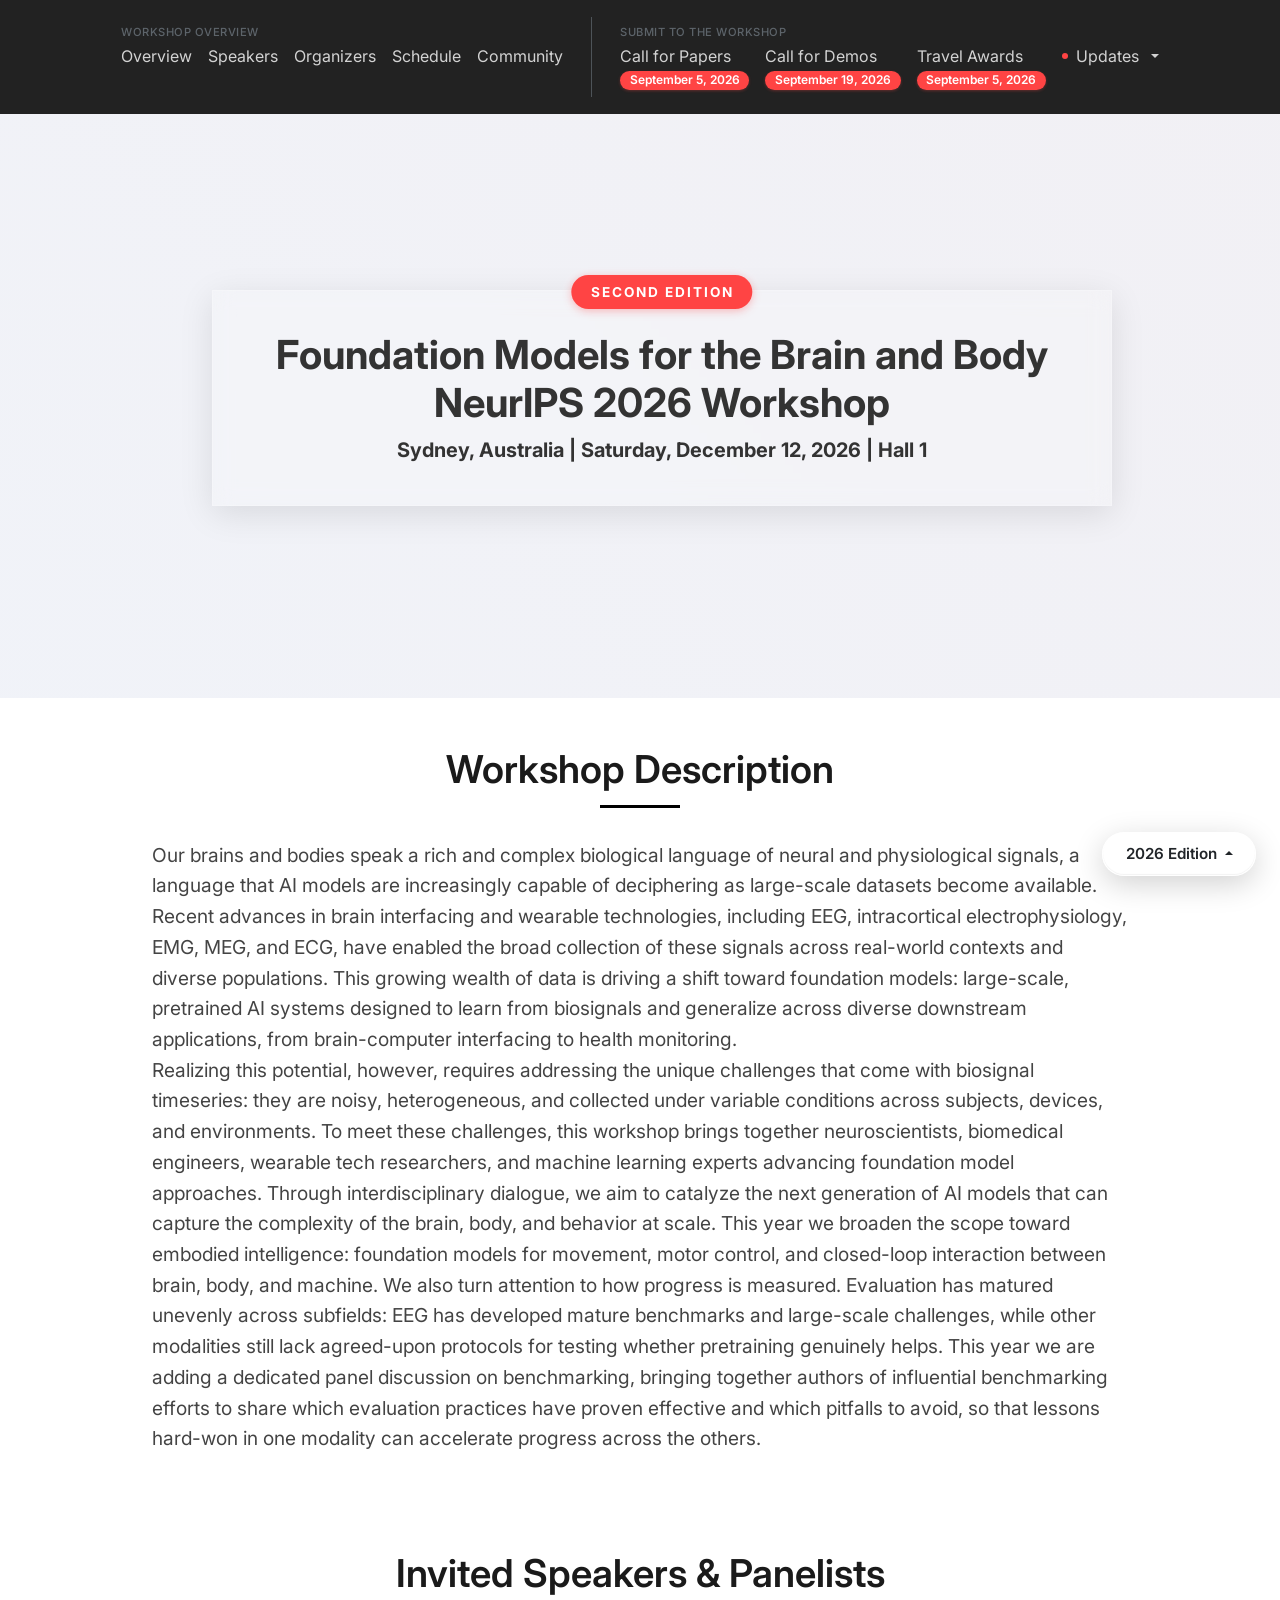
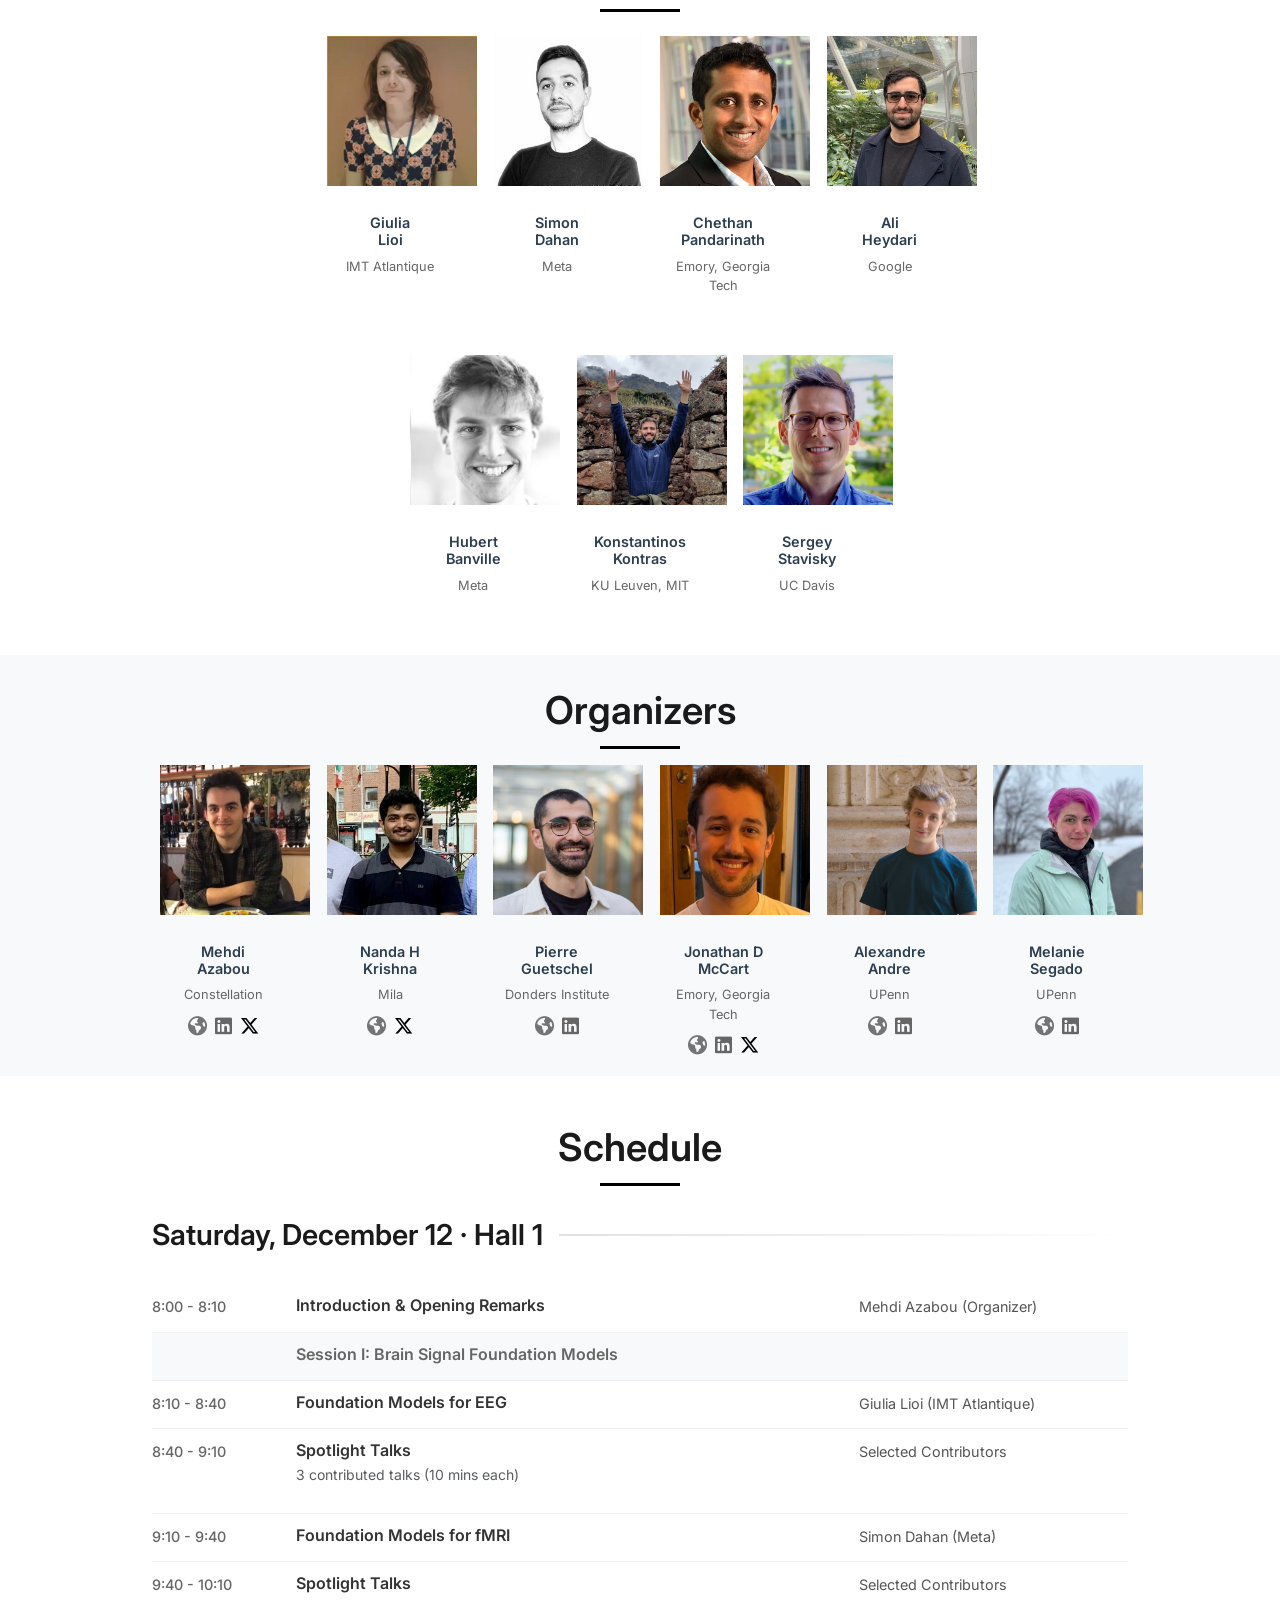
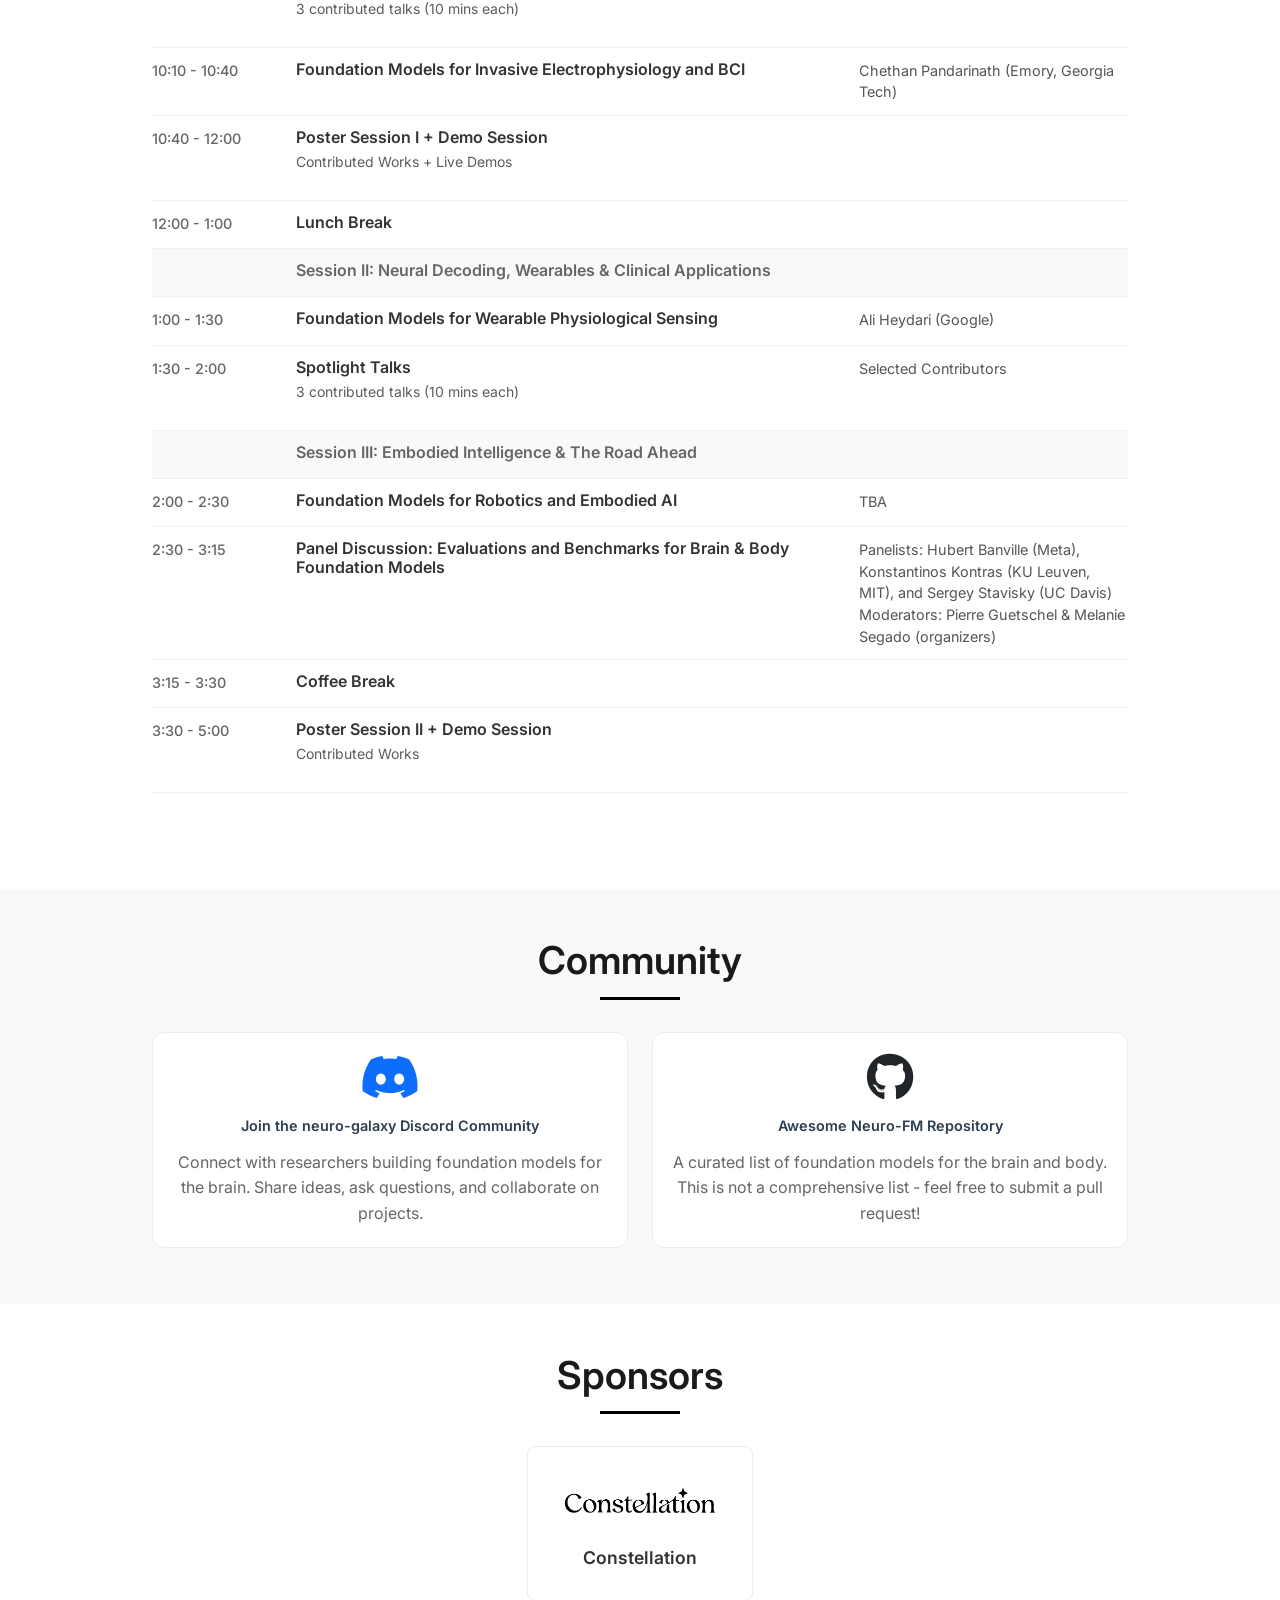
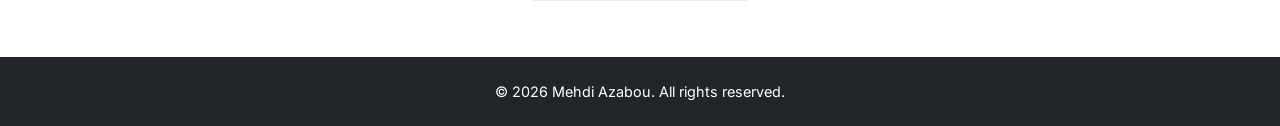
==== commit 519efd0a: "update" ====
--- a/index.html
+++ b/index.html
@@ -265,7 +265,7 @@
                     <div class="title-main">Foundation Models for the Brain and Body</div>
                     <div class="title-workshop">NeurIPS 2026 Workshop</div>
                 </h1>
-                <p class="lead">Sydney, Australia | December 11 or 12, 2026</p>
+                <p class="lead">Sydney, Australia | Saturday, December 12, 2026 | Hall 1</p>
             </div>
         </div>
     </header>
@@ -309,59 +309,76 @@
         </div>
     </section>
 
-    <!-- Submit to the Workshop Section -->
-    <section id="submit" class="py-5">
-        <div class="container">
-            <div class="row justify-content-center">
-                <div class="col-lg-12">
-                    <h3 class="text-start">Submit to the Workshop</h3>
-                    <p class="lead">
-                        Papers and travel award applications are due <strong>September 5, 2026</strong>, and demos
-                        <strong>September 19, 2026</strong>. See each page for scope, format and submission
-                        instructions.
-                    </p>
-                    <p class="lead">
-                        <a href="call-for-papers.html" class="btn btn-primary me-2 mb-2">
-                            Call for Papers
-                        </a>
-                        <a href="call-for-demos.html" class="btn btn-primary me-2 mb-2">
-                            Call for Demos
-                        </a>
-                        <a href="travel-awards.html" class="btn btn-primary mb-2">
-                            Travel Awards
-                        </a>
-                    </p>
-                </div>
-            </div>
-        </div>
-    </section>
-
-    <!-- Call for Reviewers Section -->
-    <section id="get-involved" class="py-5 bg-light">
-        <div class="container">
-            <div class="row justify-content-center">
-                <div class="col-lg-12">
-                    <h3 class="text-start">Join the Program Committee (Reviewers)</h3>
-                    <p class="lead">
-                        We are looking for reviewers to join our program committee. If you work on
-                        foundation models for neural, physiological or behavioral data and would like to help
-                        shape the programme, we would be glad to hear from you.
-                    </p>
-                    <p class="lead">
-                        <a href="https://forms.gle/v5Qqdf6twKST5vqG8" target="_blank" class="btn btn-primary">
-                            Sign Up to Review
-                        </a>
-                    </p>
-                </div>
-            </div>
-        </div>
-    </section>
-
     <!-- Speakers Section -->
     <section id="speakers" class="py-5">
         <div class="container">
-            <h2 class="text-center mb-4">Invited Speakers</h2>
-            <p class="lead text-center text-muted pt-4">To be announced soon.</p>
+            <h2 class="text-center mb-4">Invited Speakers &amp; Panelists</h2>
+            <div class="row justify-content-center" id="speakers-row">
+                <div class="col-lg-1-6 col-md-4 col-sm-6 mb-4">
+                    <div class="card h-100 speaker-card">
+                        <img src="assets/speakers/giulia_lioi.jpeg" class="card-img-top" alt="Giulia Lioi">
+                        <div class="card-body">
+                            <h5 class="card-title">Giulia<br>Lioi</h5>
+                            <p class="card-text">IMT Atlantique</p>
+                        </div>
+                    </div>
+                </div>
+                <div class="col-lg-1-6 col-md-4 col-sm-6 mb-4">
+                    <div class="card h-100 speaker-card">
+                        <img src="assets/speakers/simon_dahan.jpeg" class="card-img-top" alt="Simon Dahan">
+                        <div class="card-body">
+                            <h5 class="card-title">Simon<br>Dahan</h5>
+                            <p class="card-text">Meta</p>
+                        </div>
+                    </div>
+                </div>
+                <div class="col-lg-1-6 col-md-4 col-sm-6 mb-4">
+                    <div class="card h-100 speaker-card">
+                        <img src="assets/speakers/chethan_pandarinath.jpeg" class="card-img-top" alt="Chethan Pandarinath">
+                        <div class="card-body">
+                            <h5 class="card-title">Chethan<br>Pandarinath</h5>
+                            <p class="card-text">Emory, Georgia Tech</p>
+                        </div>
+                    </div>
+                </div>
+                <div class="col-lg-1-6 col-md-4 col-sm-6 mb-4">
+                    <div class="card h-100 speaker-card">
+                        <img src="assets/speakers/ali_heydari.jpeg" class="card-img-top" alt="Ali Heydari">
+                        <div class="card-body">
+                            <h5 class="card-title">Ali<br>Heydari</h5>
+                            <p class="card-text">Google</p>
+                        </div>
+                    </div>
+                </div>
+                <div class="w-100"></div>
+                <div class="col-lg-1-6 col-md-4 col-sm-6 mb-4">
+                    <div class="card h-100 speaker-card">
+                        <img src="assets/speakers/hubert_banville.jpg" class="card-img-top" alt="Hubert Banville">
+                        <div class="card-body">
+                            <h5 class="card-title">Hubert<br>Banville</h5>
+                            <p class="card-text">Meta</p>
+                        </div>
+                    </div>
+                </div>
+                <div class="col-lg-1-6 col-md-4 col-sm-6 mb-4">
+                    <div class="card h-100 speaker-card">
+                        <img src="assets/speakers/konstantinos_kontras.png" class="card-img-top" alt="Konstantinos Kontras">
+                        <div class="card-body">
+                            <h5 class="card-title">Konstantinos<br>Kontras</h5>
+                            <p class="card-text">KU Leuven, MIT</p>
+                        </div>
+                    </div>
+                </div>
+                <div class="col-lg-1-6 col-md-4 col-sm-6 mb-4">
+                    <div class="card h-100 speaker-card">
+                        <img src="assets/speakers/sergey_stavisky.jpeg" class="card-img-top" alt="Sergey Stavisky">
+                        <div class="card-body">
+                            <h5 class="card-title">Sergey<br>Stavisky</h5>
+                            <p class="card-text">UC Davis</p>
+                        </div>
+                    </div>
+                </div>
+            </div>
         </div>
     </section>
 
@@ -475,10 +492,10 @@
             <h2 class="text-center mb-5">Schedule</h2>
 
             <div class="day-container">
-                <h3 class="day-header">December 11 or 12</h3>
+                <h3 class="day-header">Saturday, December 12 · Hall 1</h3>
                 <div class="timeline">
                     <div class="timeline-item">
-                        <div class="time-block">8:45 - 9:00</div>
+                        <div class="time-block">8:00 - 8:10</div>
                         <div class="content-block">
                             <h4>Introduction & Opening Remarks</h4>
                         </div>
@@ -495,23 +512,15 @@
                     </div>
 
                     <div class="timeline-item">
-                        <div class="time-block">9:00 - 9:30</div>
-                        <div class="content-block">
-                            <h4>Invited Talk</h4>
-                        </div>
-                        <div class="speaker-block"></div>
-                    </div>
-
-                    <div class="timeline-item">
-                        <div class="time-block">9:30 - 10:00</div>
-                        <div class="content-block">
-                            <h4>Invited Talk</h4>
-                        </div>
-                        <div class="speaker-block"></div>
-                    </div>
-
-                    <div class="timeline-item">
-                        <div class="time-block">10:00 - 10:30</div>
+                        <div class="time-block">8:10 - 8:40</div>
+                        <div class="content-block">
+                            <h4>Foundation Models for EEG</h4>
+                        </div>
+                        <div class="speaker-block">Giulia Lioi (IMT Atlantique)</div>
+                    </div>
+
+                    <div class="timeline-item">
+                        <div class="time-block">8:40 - 9:10</div>
                         <div class="content-block">
                             <h4>Spotlight Talks</h4>
                             <p class="small text-muted">3 contributed talks (10 mins each)</p>
@@ -520,7 +529,32 @@
                     </div>
 
                     <div class="timeline-item">
-                        <div class="time-block">10:30 - 12:00</div>
+                        <div class="time-block">9:10 - 9:40</div>
+                        <div class="content-block">
+                            <h4>Foundation Models for fMRI</h4>
+                        </div>
+                        <div class="speaker-block">Simon Dahan (Meta)</div>
+                    </div>
+
+                    <div class="timeline-item">
+                        <div class="time-block">9:40 - 10:10</div>
+                        <div class="content-block">
+                            <h4>Spotlight Talks</h4>
+                            <p class="small text-muted">3 contributed talks (10 mins each)</p>
+                        </div>
+                        <div class="speaker-block">Selected Contributors</div>
+                    </div>
+
+                    <div class="timeline-item">
+                        <div class="time-block">10:10 - 10:40</div>
+                        <div class="content-block">
+                            <h4>Foundation Models for Invasive Electrophysiology and BCI</h4>
+                        </div>
+                        <div class="speaker-block">Chethan Pandarinath (Emory, Georgia Tech)</div>
+                    </div>
+
+                    <div class="timeline-item">
+                        <div class="time-block">10:40 - 12:00</div>
                         <div class="content-block">
                             <h4>Poster Session I + Demo Session</h4>
                             <p class="small text-muted">Contributed Works + Live Demos</p>
@@ -548,34 +582,18 @@
                     <div class="timeline-item">
                         <div class="time-block">1:00 - 1:30</div>
                         <div class="content-block">
-                            <h4>Invited Talk</h4>
-                        </div>
-                        <div class="speaker-block"></div>
+                            <h4>Foundation Models for Wearable Physiological Sensing</h4>
+                        </div>
+                        <div class="speaker-block">Ali Heydari (Google)</div>
                     </div>
 
                     <div class="timeline-item">
                         <div class="time-block">1:30 - 2:00</div>
-                        <div class="content-block">
-                            <h4>Invited Talk</h4>
-                        </div>
-                        <div class="speaker-block"></div>
-                    </div>
-
-                    <div class="timeline-item">
-                        <div class="time-block">2:00 - 2:30</div>
                         <div class="content-block">
                             <h4>Spotlight Talks</h4>
                             <p class="small text-muted">3 contributed talks (10 mins each)</p>
                         </div>
                         <div class="speaker-block">Selected Contributors</div>
-                    </div>
-
-                    <div class="timeline-item">
-                        <div class="time-block">2:30 - 3:00</div>
-                        <div class="content-block">
-                            <h4>Coffee Break</h4>
-                        </div>
-                        <div class="speaker-block"></div>
                     </div>
 
                     <!-- Session III -->
@@ -588,33 +606,31 @@
                     </div>
 
                     <div class="timeline-item">
-                        <div class="time-block">3:00 - 3:30</div>
-                        <div class="content-block">
-                            <h4>Invited Talk</h4>
+                        <div class="time-block">2:00 - 2:30</div>
+                        <div class="content-block">
+                            <h4>Foundation Models for Robotics and Embodied AI</h4>
+                        </div>
+                        <div class="speaker-block">TBA</div>
+                    </div>
+
+                    <div class="timeline-item">
+                        <div class="time-block">2:30 - 3:15</div>
+                        <div class="content-block">
+                            <h4>Panel Discussion: Evaluations and Benchmarks for Brain & Body Foundation Models</h4>
+                        </div>
+                        <div class="speaker-block">Panelists: Hubert Banville (Meta), Konstantinos Kontras (KU Leuven, MIT), and Sergey Stavisky (UC Davis)<br>Moderators: Pierre Guetschel & Melanie Segado (organizers)</div>
+                    </div>
+
+                    <div class="timeline-item">
+                        <div class="time-block">3:15 - 3:30</div>
+                        <div class="content-block">
+                            <h4>Coffee Break</h4>
                         </div>
                         <div class="speaker-block"></div>
                     </div>
 
                     <div class="timeline-item">
-                        <div class="time-block">3:30 - 4:30</div>
-                        <div class="content-block">
-                            <h4>Panel Discussion: Evaluations and Benchmarks for Brain & Body Foundation Models</h4>
-                            <p class="small text-muted">Moderators: Pierre Guetschel & Melanie Segado (organizers)</p>
-                        </div>
-                        <div class="speaker-block"></div>
-                    </div>
-
-                    <div class="timeline-item">
-                        <div class="time-block">4:30 - 5:00</div>
-                        <div class="content-block">
-                            <h4>Spotlight Talks</h4>
-                            <p class="small text-muted">3 contributed talks (10 mins each)</p>
-                        </div>
-                        <div class="speaker-block">Selected Contributors</div>
-                    </div>
-
-                    <div class="timeline-item">
-                        <div class="time-block">5:00 - 6:00</div>
+                        <div class="time-block">3:30 - 5:00</div>
                         <div class="content-block">
                             <h4>Poster Session II + Demo Session</h4>
                             <p class="small text-muted">Contributed Works</p>
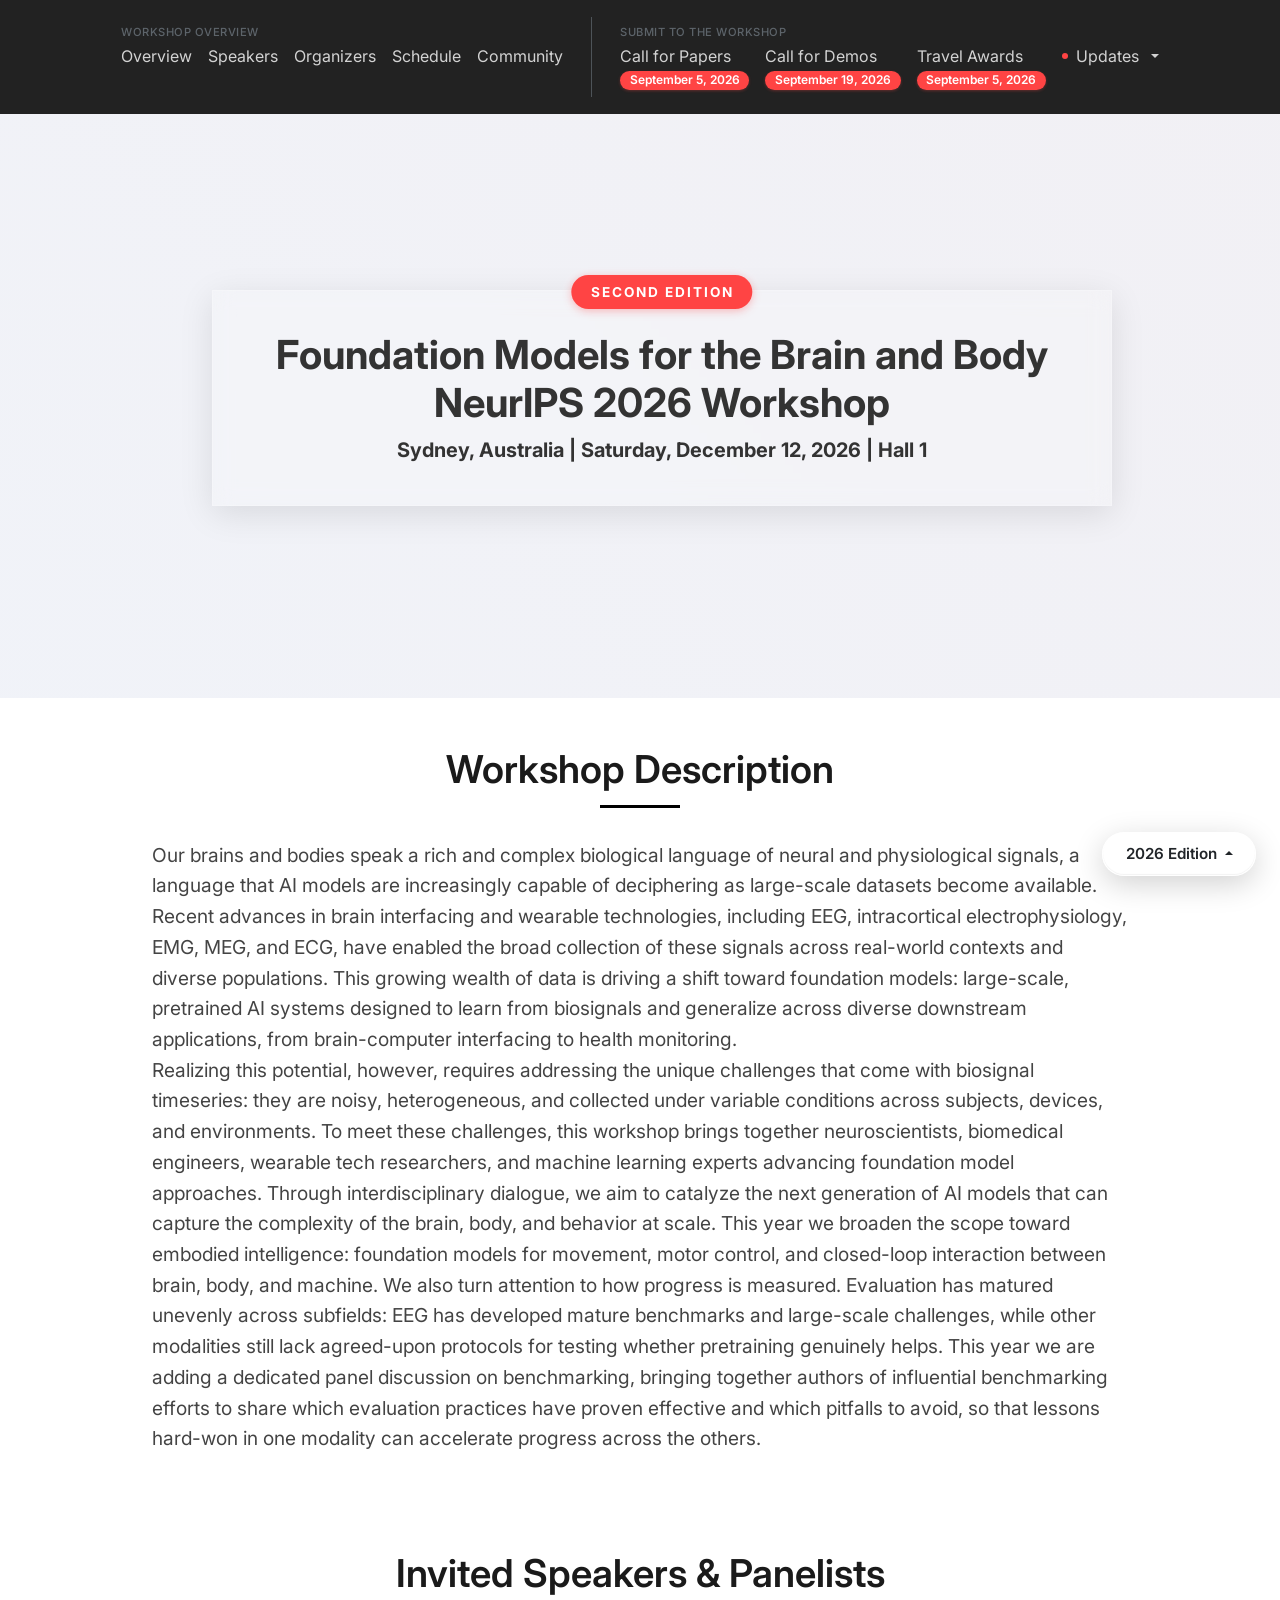
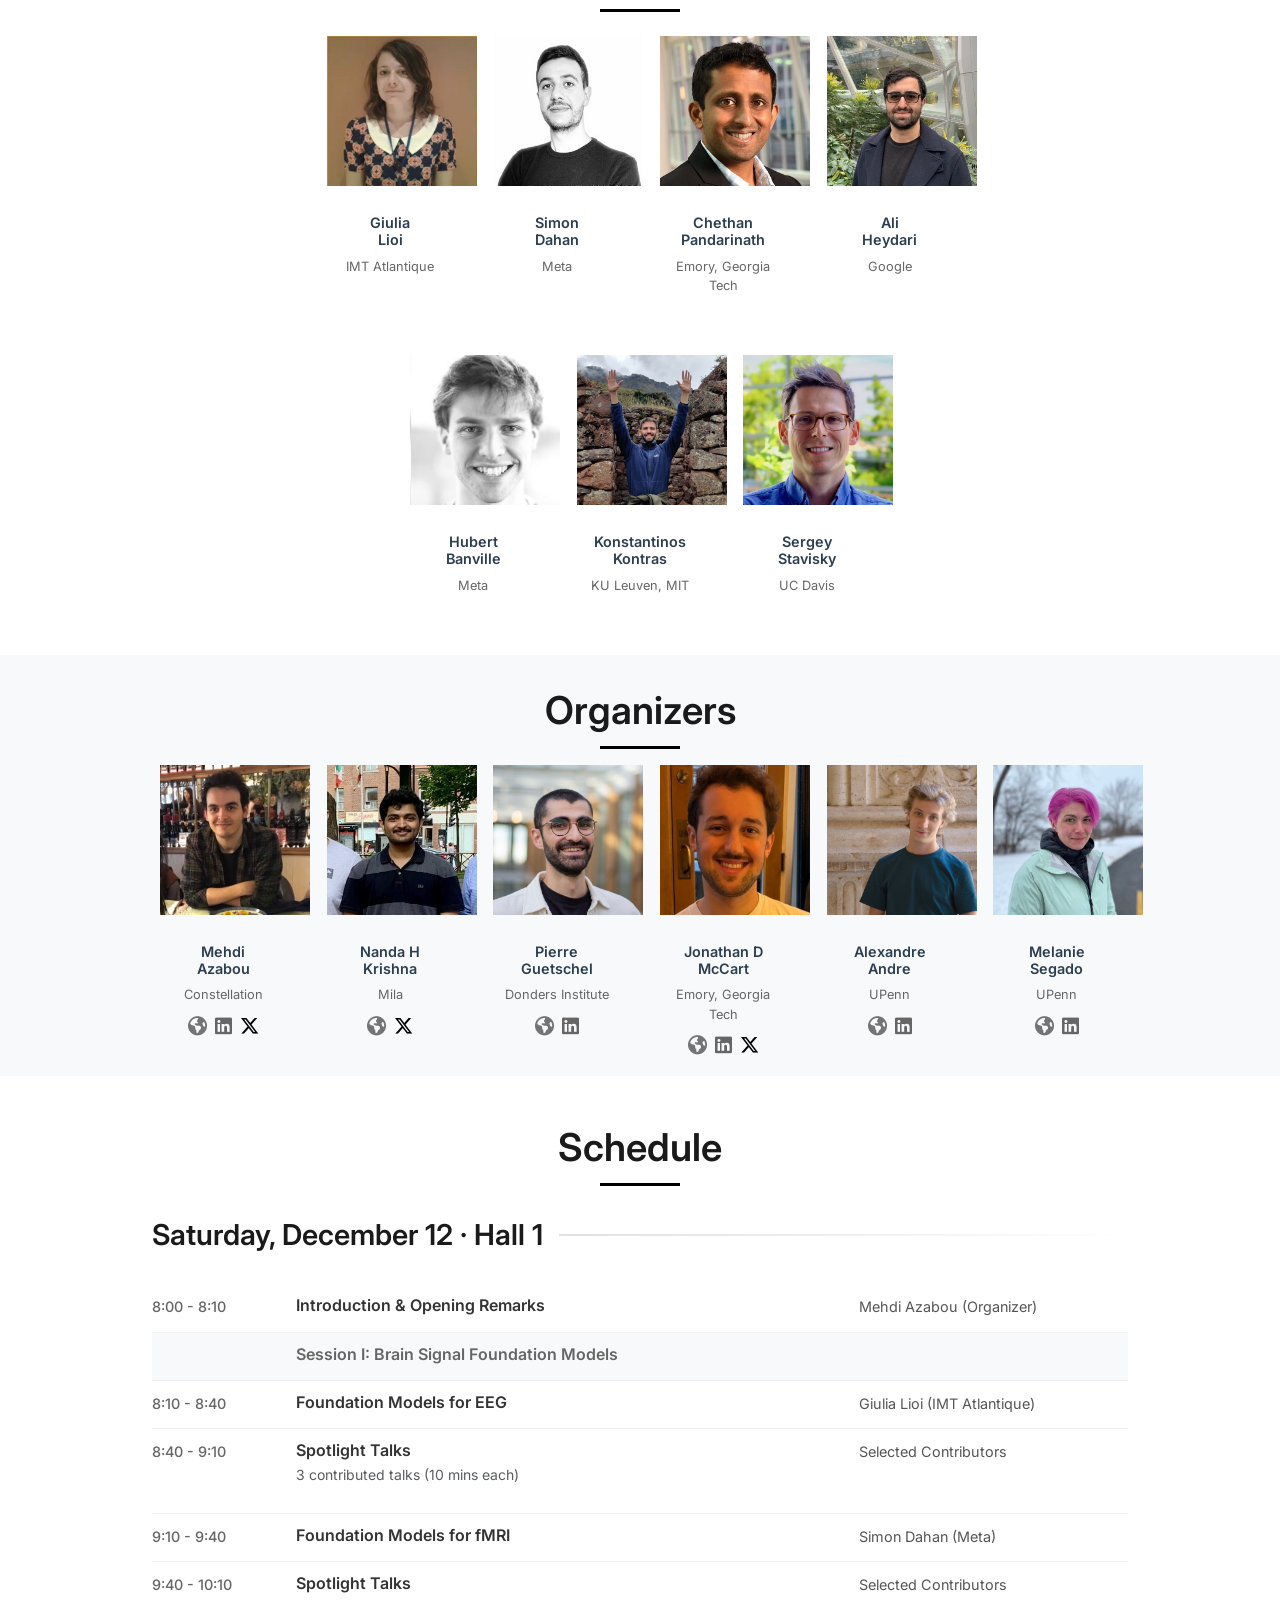
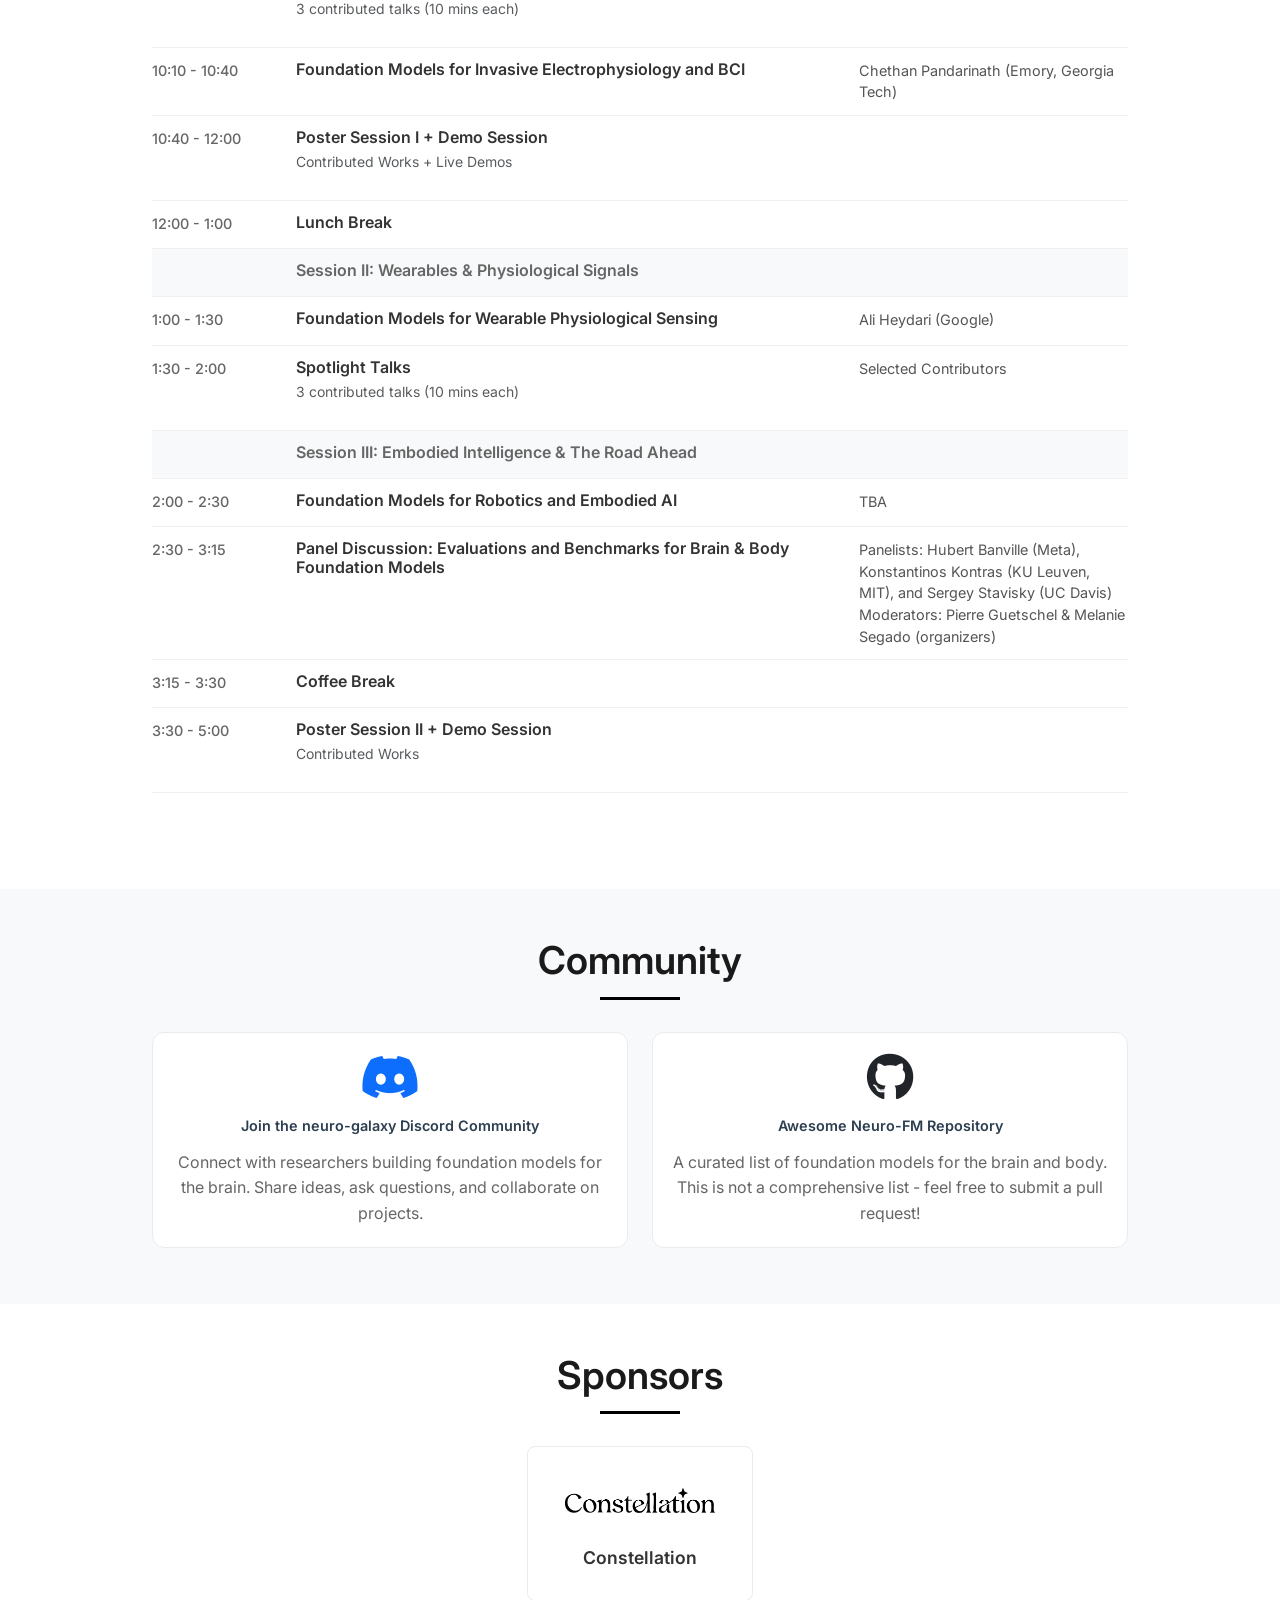
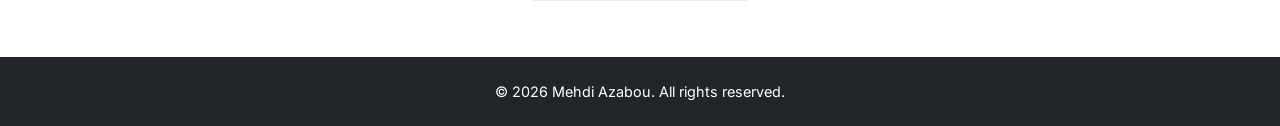
==== commit 99121e39: "update" ====
--- a/index.html
+++ b/index.html
@@ -574,7 +574,7 @@
                     <div class="timeline-item break">
                         <div class="time-block"></div>
                         <div class="content-block">
-                            <h4>Session II: Neural Decoding, Wearables & Clinical Applications</h4>
+                            <h4>Session II: Wearables & Physiological Signals</h4>
                         </div>
                         <div class="speaker-block"></div>
                     </div>
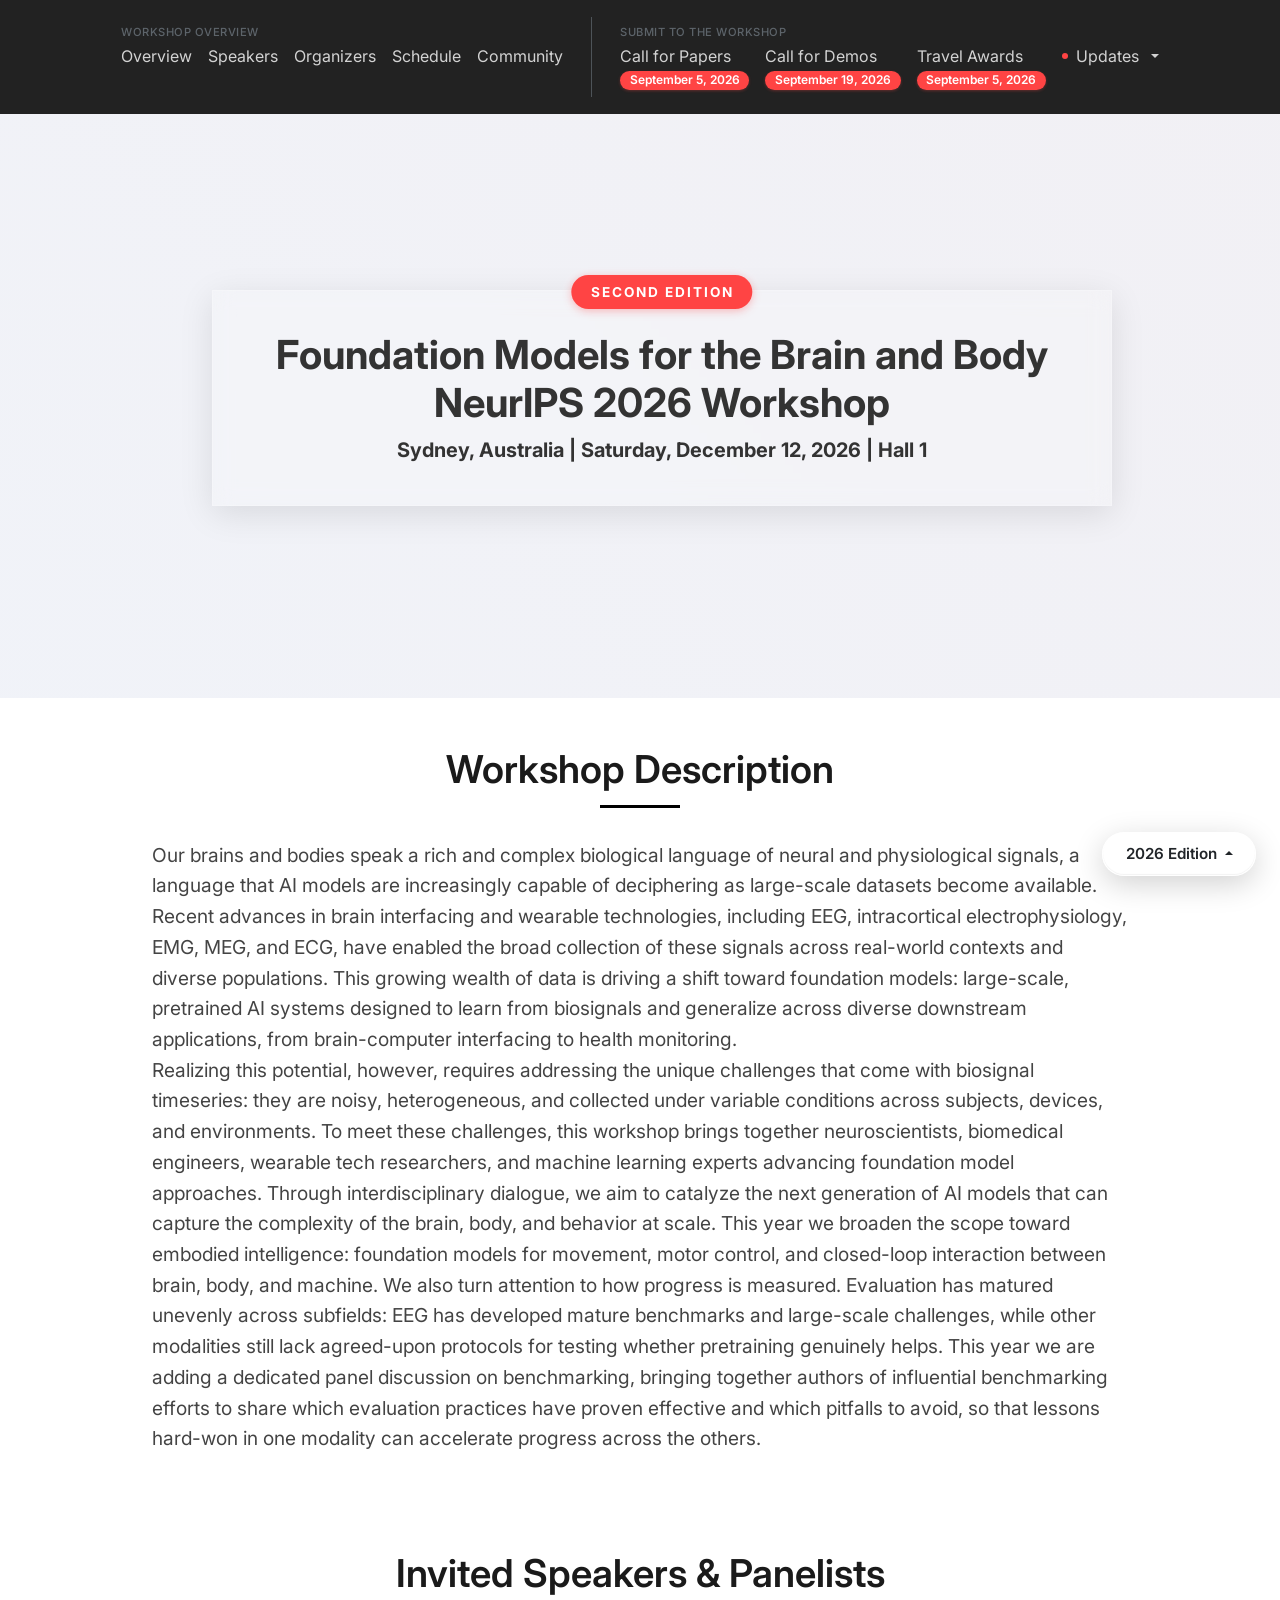
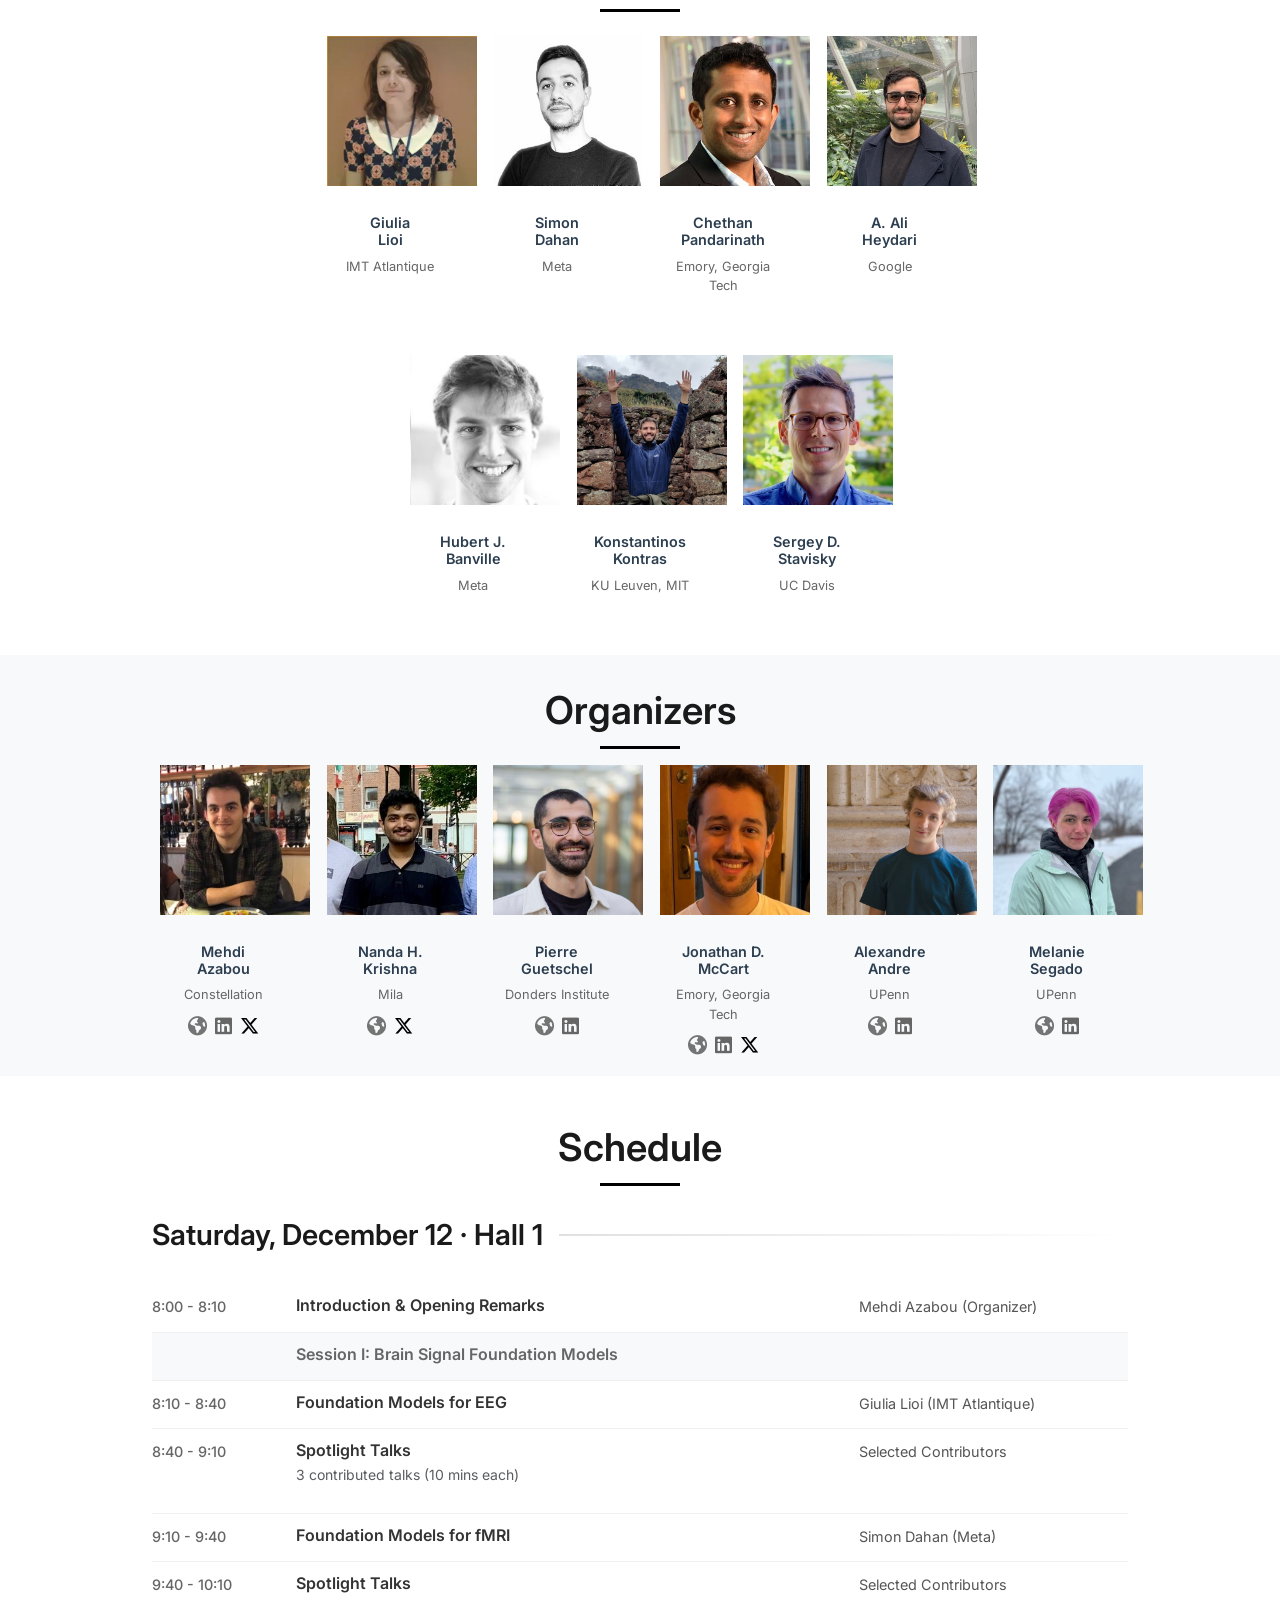
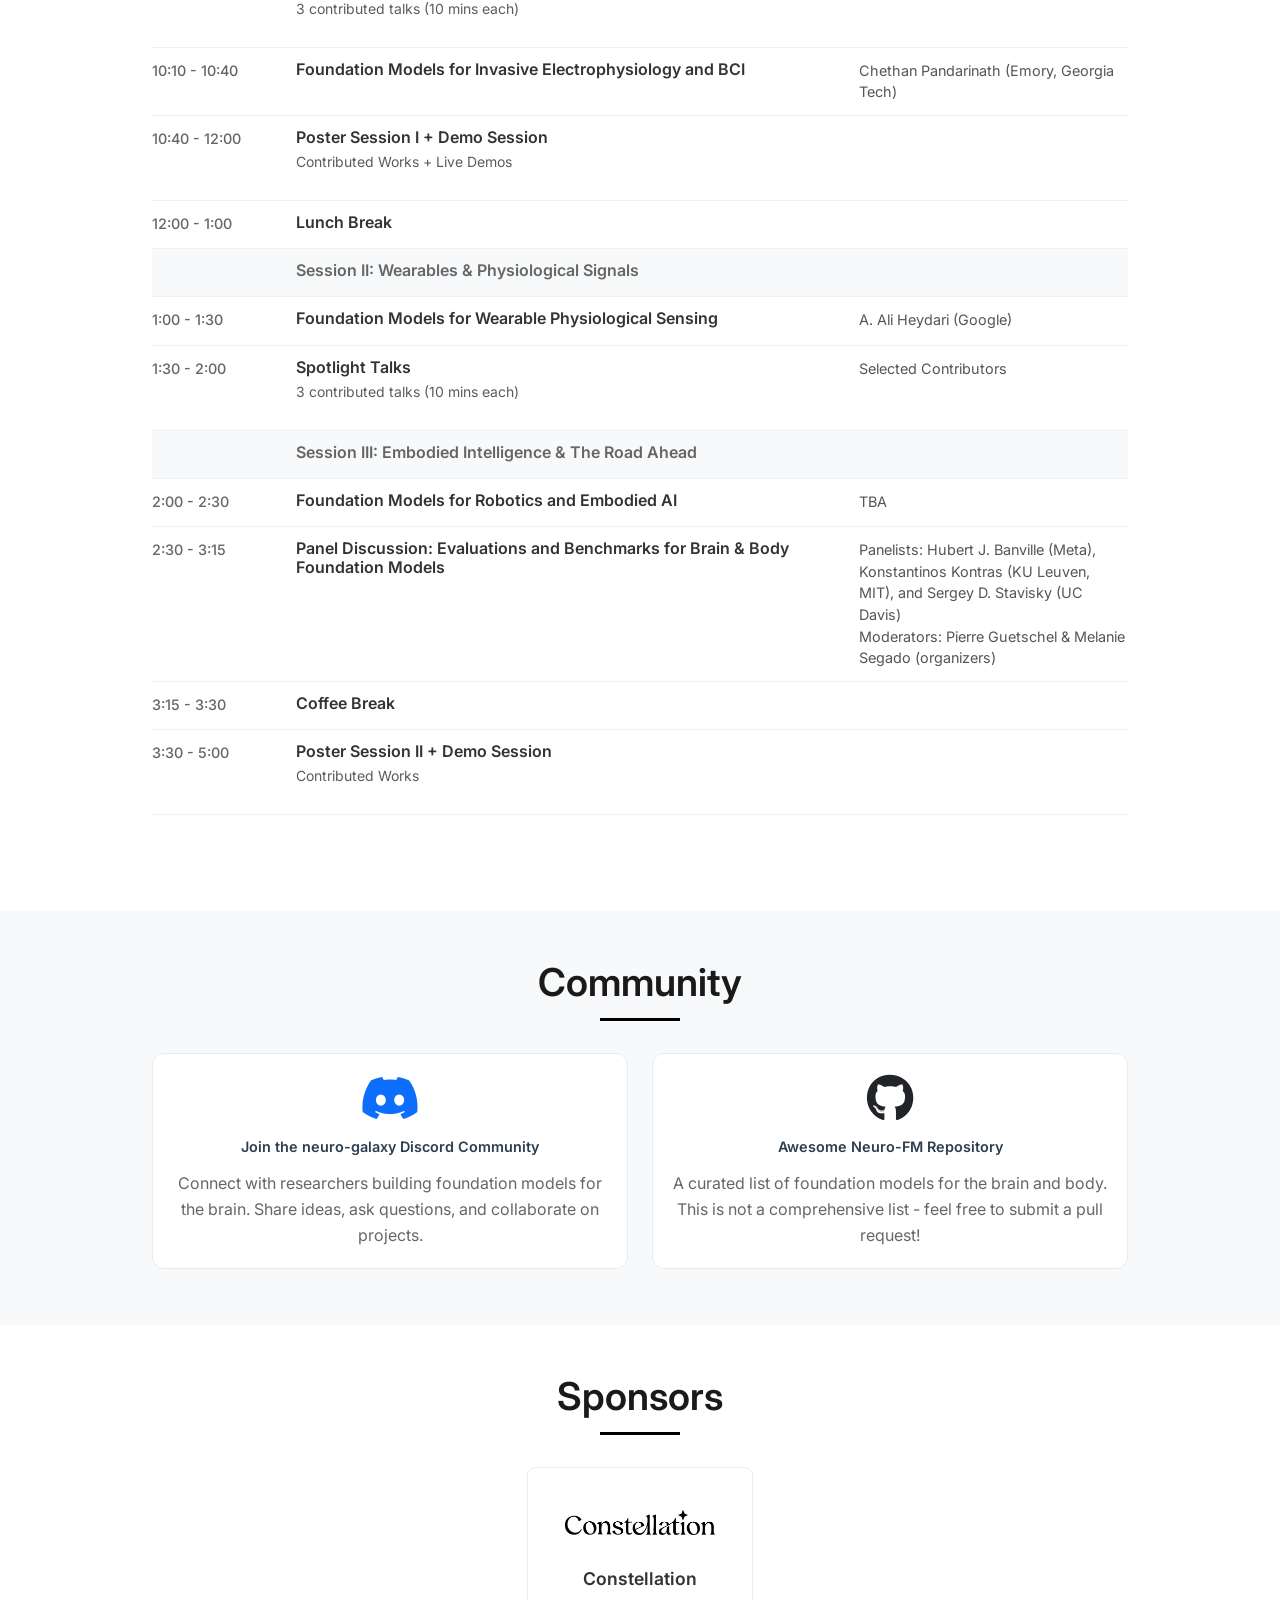
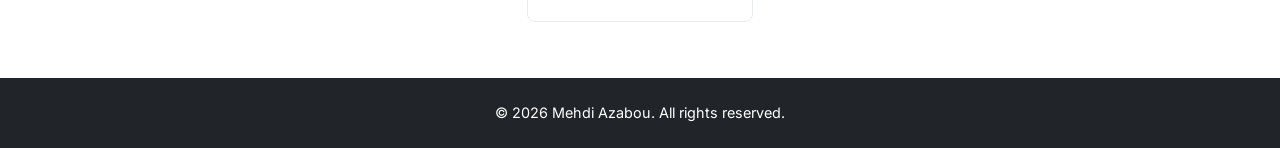
==== commit aef850f2: "update" ====
--- a/index.html
+++ b/index.html
@@ -343,9 +343,9 @@
                 </div>
                 <div class="col-lg-1-6 col-md-4 col-sm-6 mb-4">
                     <div class="card h-100 speaker-card">
-                        <img src="assets/speakers/ali_heydari.jpeg" class="card-img-top" alt="Ali Heydari">
-                        <div class="card-body">
-                            <h5 class="card-title">Ali<br>Heydari</h5>
+                        <img src="assets/speakers/ali_heydari.jpeg" class="card-img-top" alt="A. Ali Heydari">
+                        <div class="card-body">
+                            <h5 class="card-title">A. Ali<br>Heydari</h5>
                             <p class="card-text">Google</p>
                         </div>
                     </div>
@@ -353,9 +353,9 @@
                 <div class="w-100"></div>
                 <div class="col-lg-1-6 col-md-4 col-sm-6 mb-4">
                     <div class="card h-100 speaker-card">
-                        <img src="assets/speakers/hubert_banville.jpg" class="card-img-top" alt="Hubert Banville">
-                        <div class="card-body">
-                            <h5 class="card-title">Hubert<br>Banville</h5>
+                        <img src="assets/speakers/hubert_banville.jpg" class="card-img-top" alt="Hubert J. Banville">
+                        <div class="card-body">
+                            <h5 class="card-title">Hubert J.<br>Banville</h5>
                             <p class="card-text">Meta</p>
                         </div>
                     </div>
@@ -371,9 +371,9 @@
                 </div>
                 <div class="col-lg-1-6 col-md-4 col-sm-6 mb-4">
                     <div class="card h-100 speaker-card">
-                        <img src="assets/speakers/sergey_stavisky.jpeg" class="card-img-top" alt="Sergey Stavisky">
-                        <div class="card-body">
-                            <h5 class="card-title">Sergey<br>Stavisky</h5>
+                        <img src="assets/speakers/sergey_stavisky.jpeg" class="card-img-top" alt="Sergey D. Stavisky">
+                        <div class="card-body">
+                            <h5 class="card-title">Sergey D.<br>Stavisky</h5>
                             <p class="card-text">UC Davis</p>
                         </div>
                     </div>
@@ -406,9 +406,9 @@
                 </div>
                 <div class="col-lg-1-6 col-md-4 col-sm-6 mb-4">
                     <div class="card h-100 organizer-card">
-                        <img src="assets/organizers/nanda.jpg" class="card-img-top" alt="Nanda H Krishna">
-                        <div class="card-body">
-                            <h5 class="card-title">Nanda H<br>Krishna</h5>
+                        <img src="assets/organizers/nanda.jpg" class="card-img-top" alt="Nanda H. Krishna">
+                        <div class="card-body">
+                            <h5 class="card-title">Nanda H.<br>Krishna</h5>
                             <p class="card-text">Mila</p>
                             <div class="social-icons">
                                 <a href="https://nandahkrishna.com/" target="_blank" title="Website"><i
@@ -436,9 +436,9 @@
                 </div>
                 <div class="col-lg-1-6 col-md-4 col-sm-6 mb-4">
                     <div class="card h-100 organizer-card">
-                        <img src="assets/organizers/mccart.jpg" class="card-img-top" alt="Jonathan D McCart">
-                        <div class="card-body">
-                            <h5 class="card-title">Jonathan D<br>McCart</h5>
+                        <img src="assets/organizers/mccart.jpg" class="card-img-top" alt="Jonathan D. McCart">
+                        <div class="card-body">
+                            <h5 class="card-title">Jonathan D.<br>McCart</h5>
                             <p class="card-text">Emory, Georgia Tech</p>
                             <div class="social-icons">
                                 <a href="https://snel.ai/author/jonathan-mccart/" target="_blank"
@@ -584,7 +584,7 @@
                         <div class="content-block">
                             <h4>Foundation Models for Wearable Physiological Sensing</h4>
                         </div>
-                        <div class="speaker-block">Ali Heydari (Google)</div>
+                        <div class="speaker-block">A. Ali Heydari (Google)</div>
                     </div>
 
                     <div class="timeline-item">
@@ -618,7 +618,7 @@
                         <div class="content-block">
                             <h4>Panel Discussion: Evaluations and Benchmarks for Brain & Body Foundation Models</h4>
                         </div>
-                        <div class="speaker-block">Panelists: Hubert Banville (Meta), Konstantinos Kontras (KU Leuven, MIT), and Sergey Stavisky (UC Davis)<br>Moderators: Pierre Guetschel & Melanie Segado (organizers)</div>
+                        <div class="speaker-block">Panelists: Hubert J. Banville (Meta), Konstantinos Kontras (KU Leuven, MIT), and Sergey D. Stavisky (UC Davis)<br>Moderators: Pierre Guetschel & Melanie Segado (organizers)</div>
                     </div>
 
                     <div class="timeline-item">
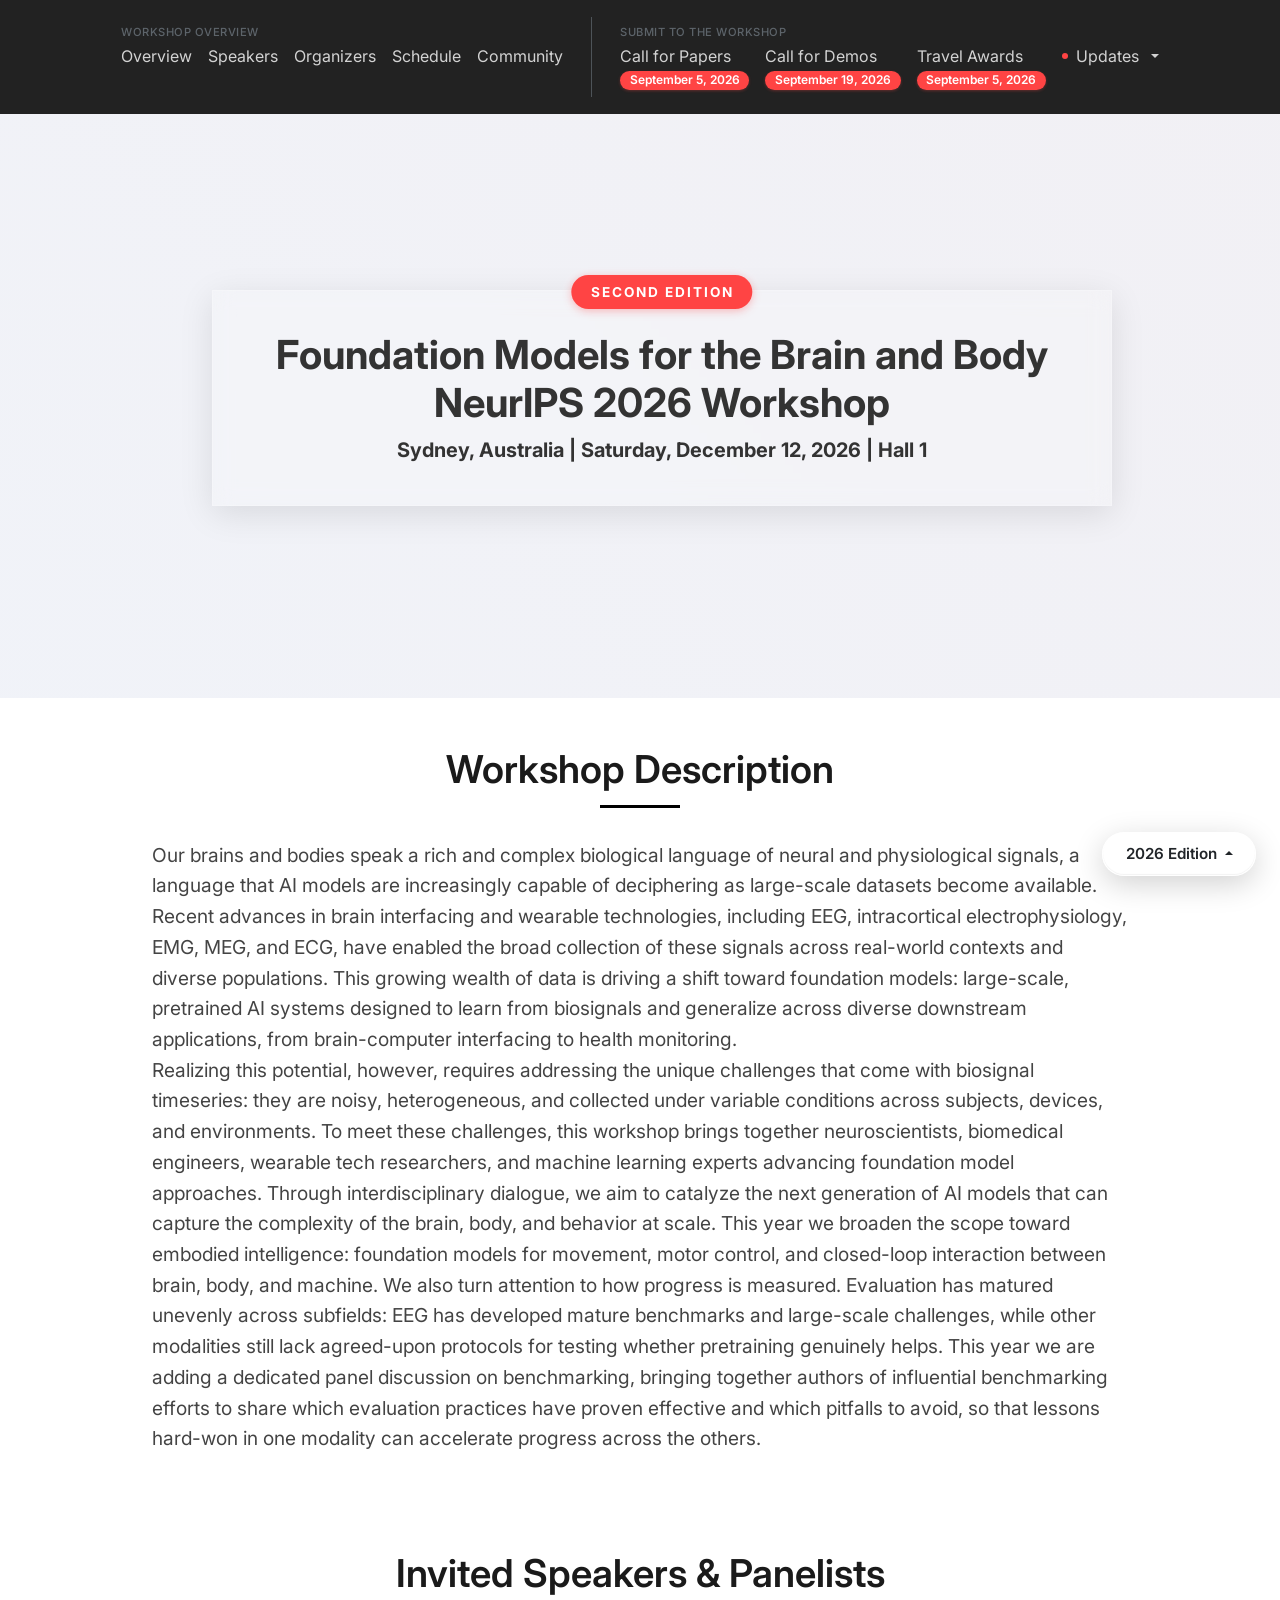
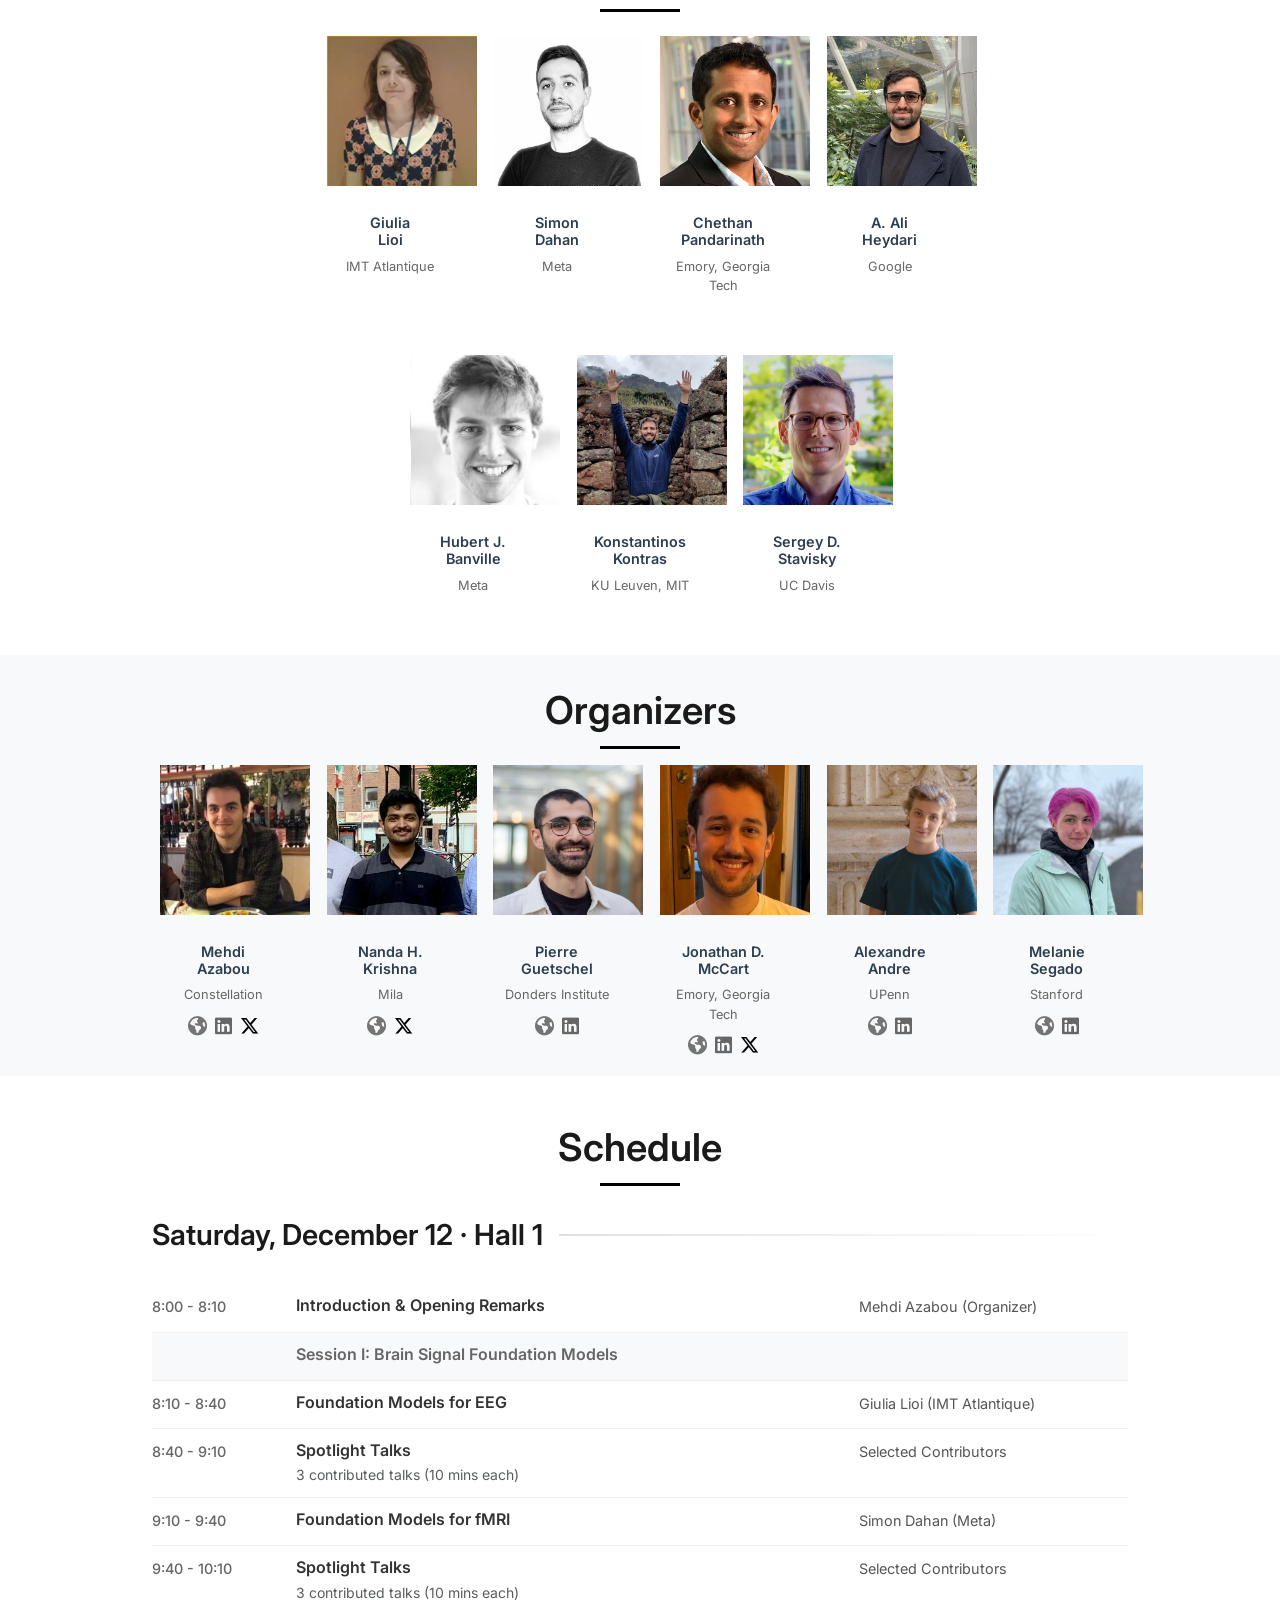
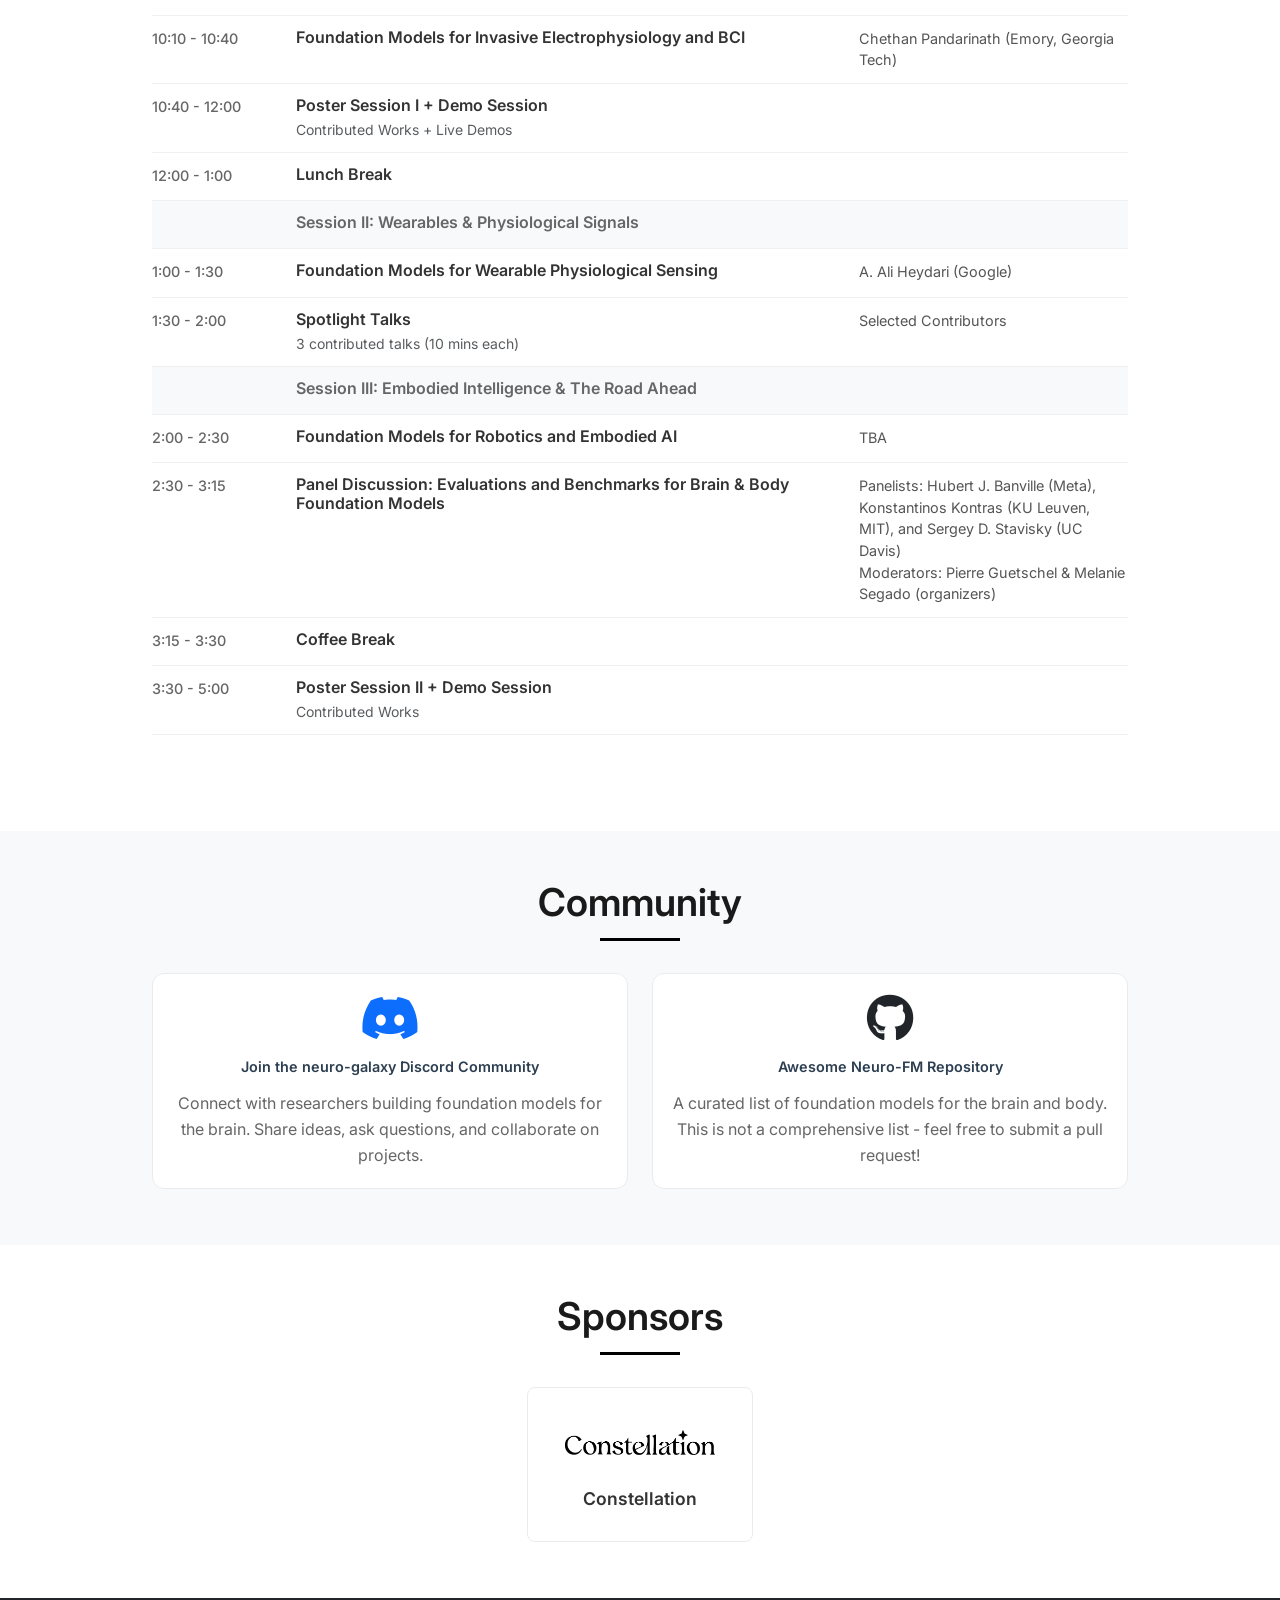
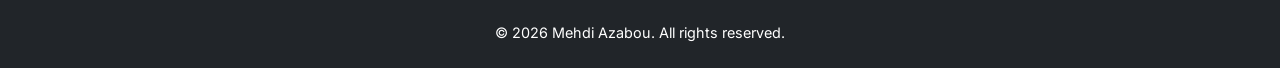
==== commit 81fbebd9: "update" ====
--- a/index.html
+++ b/index.html
@@ -471,7 +471,7 @@
                         <img src="assets/organizers/segado.jpg" class="card-img-top" alt="Melanie Segado">
                         <div class="card-body">
                             <h5 class="card-title">Melanie<br>Segado</h5>
-                            <p class="card-text">UPenn</p>
+                            <p class="card-text">Stanford</p>
                             <div class="social-icons">
                                 <a href="https://sites.google.com/view/melaniesegado" target="_blank"
                                     title="Website"><i class="fas fa-earth-americas globe-icon"></i></a>
--- a/styles.css
+++ b/styles.css
@@ -512,6 +512,10 @@
     font-weight: 600;
 }
 
+.content-block p {
+    margin: 0;
+}
+
 .speakers {
     font-size: 0.9rem;
     color: #555;
